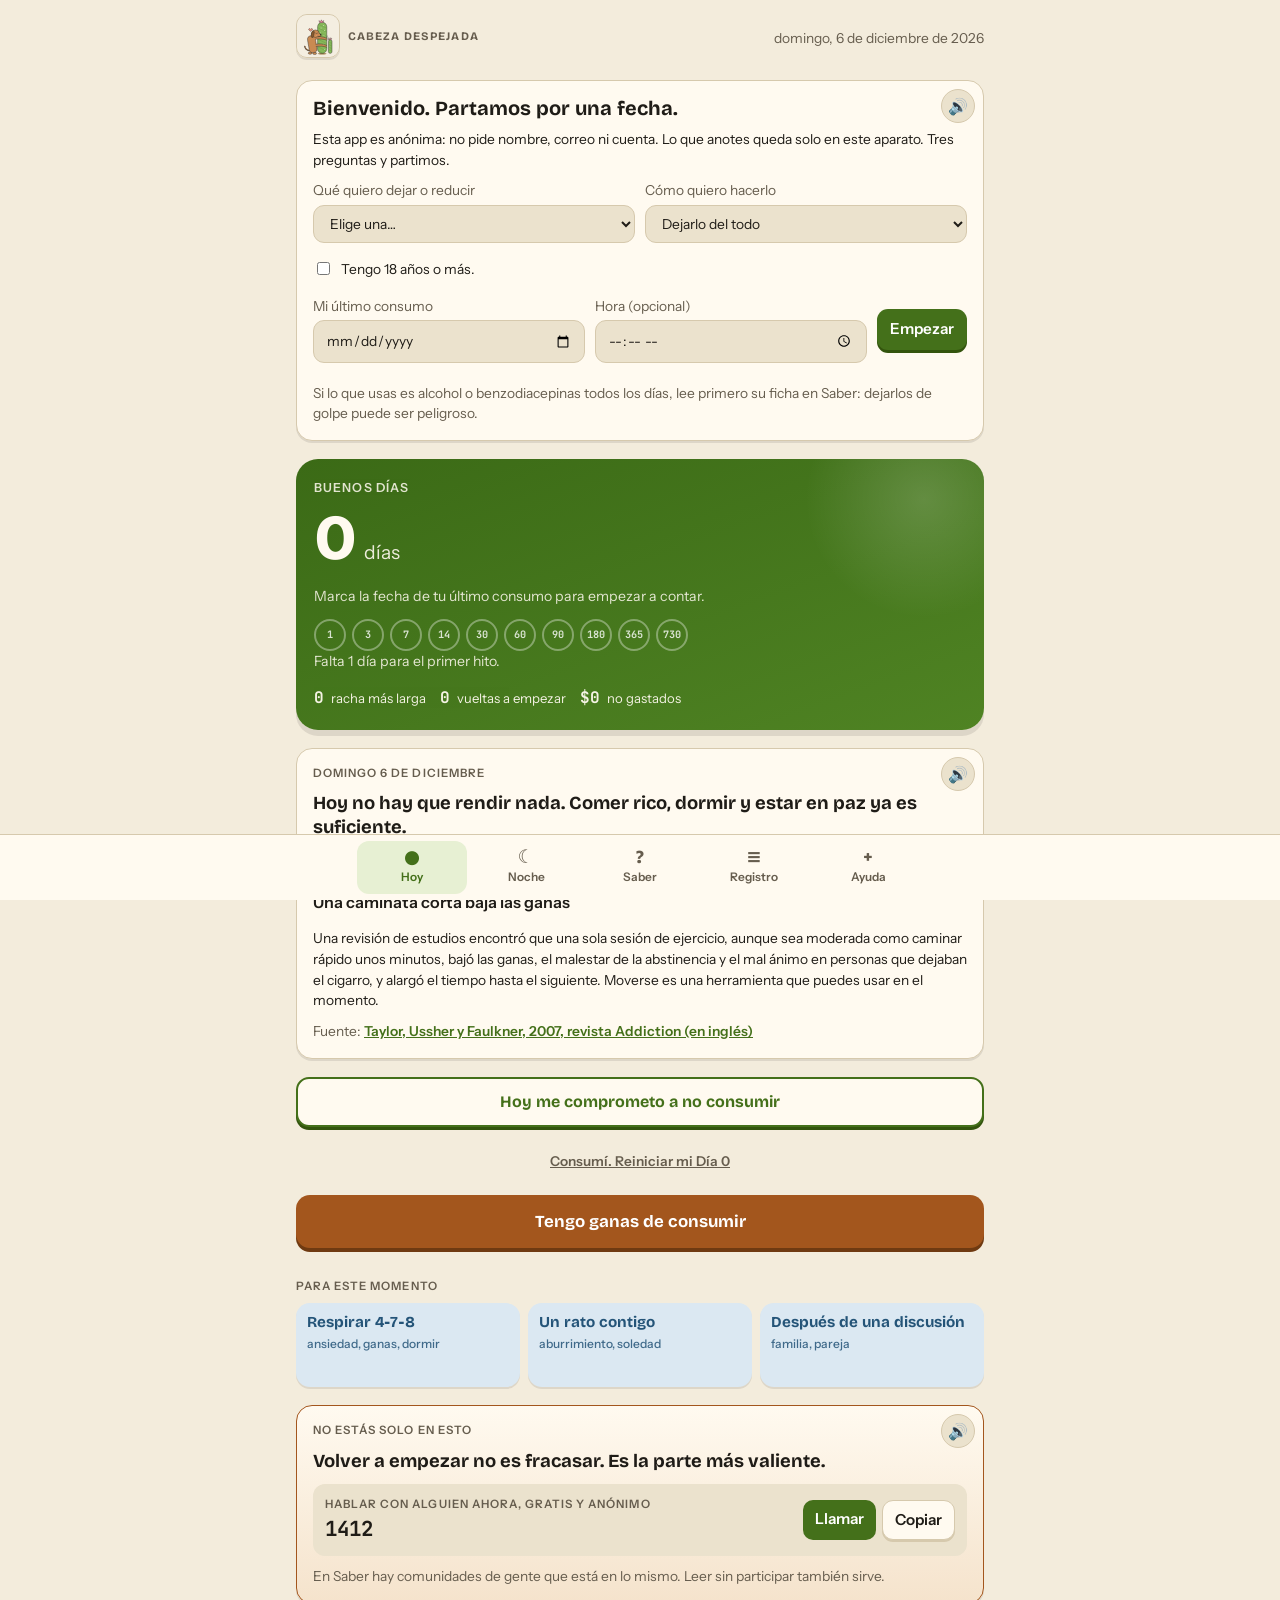
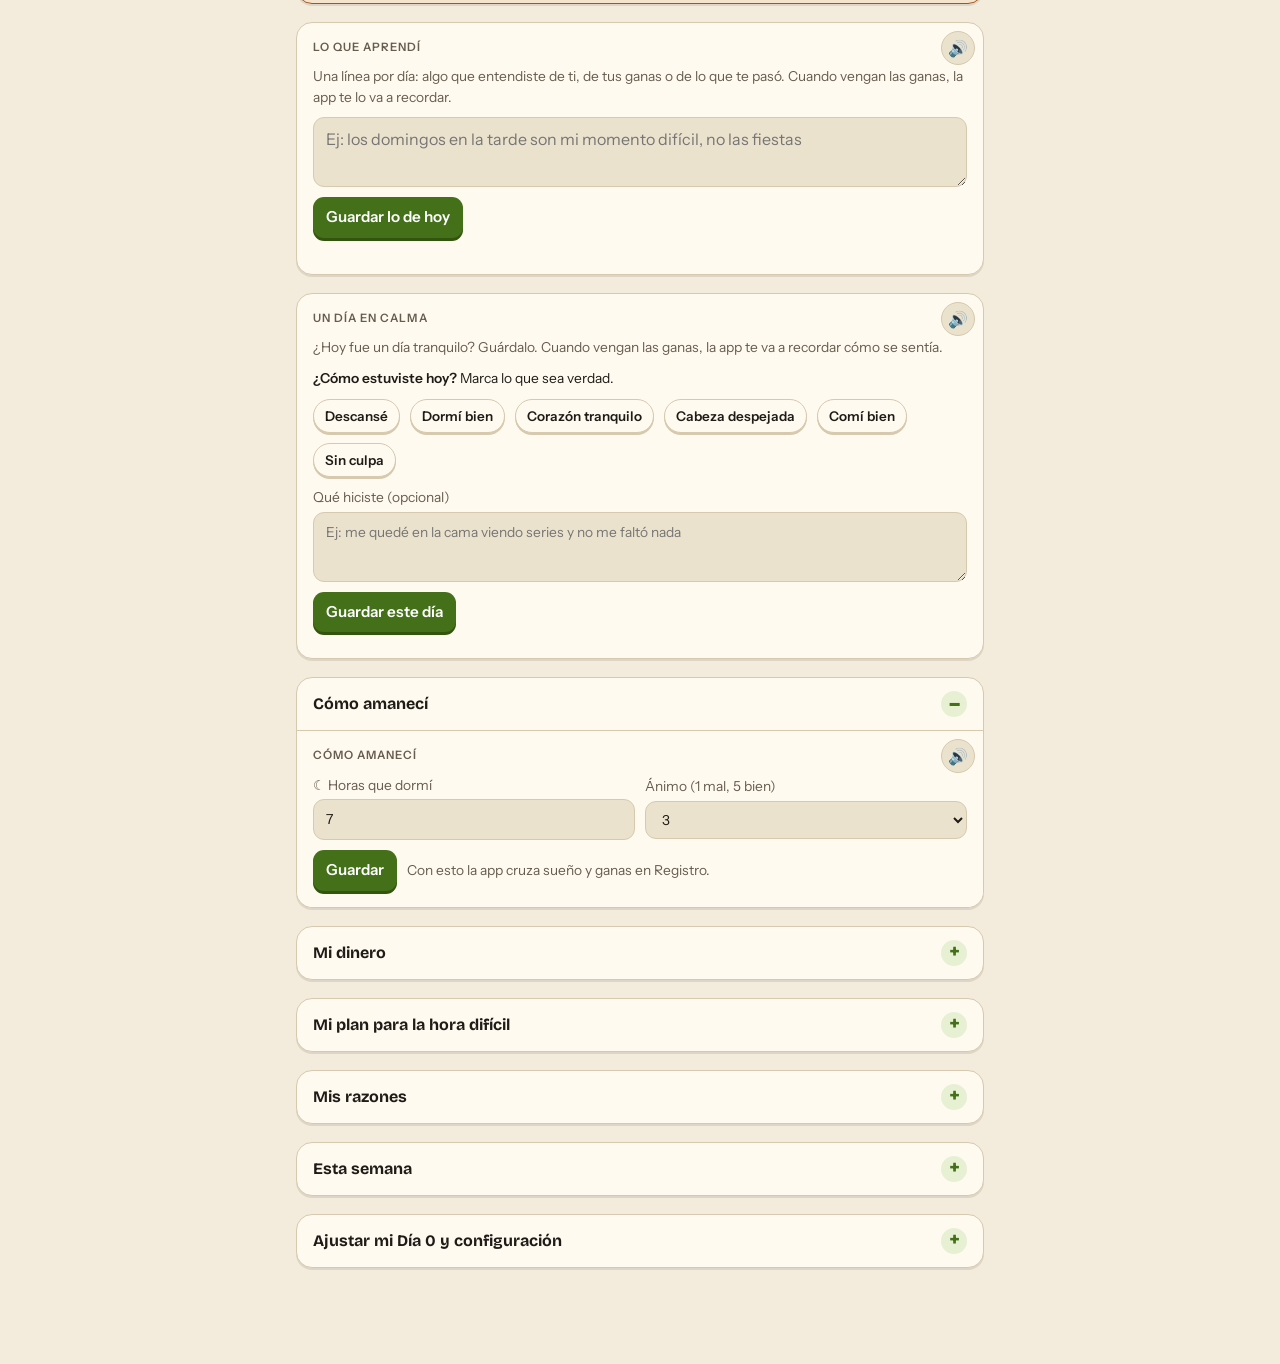
==== index.html @ 1b052c37 "Mantenimiento nocturno: cinco preguntas nuevas, una frase más de la voz y la casilla de horas en Mi " ====
<!doctype html>
<html lang="es">
<head>
<meta charset="utf-8">
<meta name="viewport" content="width=device-width,initial-scale=1,viewport-fit=cover">
<title>Cabeza Despejada</title>
<meta name="description" content="App gratis y anónima para dejar o reducir el consumo de sustancias, a tu ritmo. Funciona sin internet y no pide cuenta.">
<!-- Tipografías: vienen dentro de la app (carpeta fuentes/), así abre igual sin internet y no se conecta a ningún servidor externo -->
<!-- Estilos: todo lo visual vive en css/estilos.css -->
<link rel="stylesheet" href="css/estilos.css">
<!-- App instalable: el manifest describe nombre, ícono y colores para la pantalla de inicio -->
<link rel="manifest" href="manifest.json">
<!-- Color de la barra del sistema: uno para tema claro y otro para oscuro. Si la persona fuerza un tema en Configuración, js/app.js (aplicarTema) los ajusta -->
<meta name="theme-color" content="#f3ecdc" media="(prefers-color-scheme: light)">
<meta name="theme-color" content="#15120e" media="(prefers-color-scheme: dark)">
<link rel="apple-touch-icon" href="iconos/icono-192.png">
</head>
<body>
<!-- El dibujo del salchicha y el cactus, guardado una vez: los logos y tarjetas lo reutilizan con <use href="#dibujoSalchicha"> -->
<svg width="0" height="0" style="position:absolute" aria-hidden="true"><defs><g id="dibujoSalchicha" transform="translate(256 262) scale(1.55) translate(-198 -207)"><defs><clipPath id="ccP"><rect x="195" y="95" width="72" height="245" rx="36"/></clipPath></defs><ellipse cx="231" cy="342" rx="34" ry="6" fill="#9C7A45"/><g transform="translate(8 0)"><rect x="272" y="232" width="28" height="108" rx="14" fill="#86B85A" stroke="#262626" stroke-width="3.2"/><path d="M276 250 L298 262 M276 270 L298 282 M276 290 L298 302 M276 310 L298 322" stroke="#5C8F3A" stroke-width="2.6" fill="none"/><path d="M276 232 l-4 -12 l8 6 l6 -10 l4 10 l8 -6 l-4 12 z" fill="#F08FA0" stroke="#262626" stroke-width="2.6" stroke-linejoin="round"/></g><rect x="195" y="95" width="72" height="245" rx="36" fill="#86B85A" stroke="#262626" stroke-width="3.2"/><g clip-path="url(#ccP)" stroke="#5C8F3A" stroke-width="2.6" fill="none"><path d="M190 105 L272 145 M190 135 L272 175 M190 165 L272 205 M190 195 L272 235 M190 225 L272 265 M190 255 L272 295 M190 285 L272 325 M190 315 L272 355"/><circle cx="240" cy="120" r="3.5" fill="#E7F1D4" stroke="none"/><circle cx="222" cy="140" r="3.5" fill="#E7F1D4" stroke="none"/><circle cx="250" cy="160" r="3.5" fill="#E7F1D4" stroke="none"/><circle cx="215" cy="178" r="3.5" fill="#E7F1D4" stroke="none"/><circle cx="245" cy="196" r="3.5" fill="#E7F1D4" stroke="none"/><circle cx="252" cy="226" r="3.5" fill="#E7F1D4" stroke="none"/><circle cx="240" cy="270" r="3.5" fill="#E7F1D4" stroke="none"/><circle cx="250" cy="310" r="3.5" fill="#E7F1D4" stroke="none"/></g><path d="M211 98 l-6 -16 l12 8 l8 -14 l7 14 l11 -9 l-4 17 z" fill="#F08FA0" stroke="#262626" stroke-width="2.6" stroke-linejoin="round"/><path d="M128 318 q-30 -6 -34 -34" fill="none" stroke="#262626" stroke-width="10" stroke-linecap="round"/><path d="M128 318 q-30 -6 -34 -34" fill="none" stroke="#C98A52" stroke-width="5" stroke-linecap="round"/><ellipse cx="136" cy="338" rx="15" ry="9" fill="#C98A52" stroke="#262626" stroke-width="3.2"/><ellipse cx="172" cy="340" rx="15" ry="9" fill="#C98A52" stroke="#262626" stroke-width="3.2"/><rect x="122" y="200" width="62" height="135" rx="31" fill="#C98A52" stroke="#262626" stroke-width="3.2" transform="rotate(-10 153 268)"/><path d="M158 208 C196 202 236 208 266 220 L266 235 C238 226 206 224 180 228 L160 228 Z" fill="#C98A52"/><path d="M158 208 C196 202 236 208 266 220" fill="none" stroke="#262626" stroke-width="3.2" stroke-linecap="round"/><path d="M266 235 C238 226 206 224 180 228" fill="none" stroke="#262626" stroke-width="3.2" stroke-linecap="round"/><path d="M182 268 C214 262 244 266 266 277 L266 291 C244 283 214 281 184 285 L176 286 L176 268 Z" fill="#C98A52"/><path d="M182 268 C214 262 244 266 266 277" fill="none" stroke="#262626" stroke-width="3.2" stroke-linecap="round"/><path d="M266 291 C244 283 214 281 184 285" fill="none" stroke="#262626" stroke-width="3.2" stroke-linecap="round"/><path d="M270 222 l8 -6 M274 232 l10 -2 M268 212 l4 -9" stroke="#262626" stroke-width="2.6" stroke-linecap="round"/><ellipse cx="203" cy="196" rx="20" ry="13" fill="#C98A52" stroke="#262626" stroke-width="3.2"/><circle cx="178" cy="185" r="30" fill="#C98A52" stroke="#262626" stroke-width="3.2"/><ellipse cx="203" cy="196" rx="17" ry="10" fill="#C98A52"/><circle cx="219" cy="193" r="5.5" fill="#262626"/><path d="M180 182 q7 6 14 0" fill="none" stroke="#262626" stroke-width="3.2" stroke-linecap="round"/><path d="M200 207 q6 4 12 0" fill="none" stroke="#262626" stroke-width="2.6" stroke-linecap="round"/><path d="M162 164 q-22 6 -18 40 q2 16 14 10 q8 -14 12 -44 z" fill="#8B5A2B" stroke="#262626" stroke-width="3.2" stroke-linejoin="round"/><circle cx="186" cy="198" r="5" fill="#E8907A" opacity="0.7"/><path d="M140 150 c-6 -10 -20 -4 -14 6 l14 12 l14 -12 c6 -10 -8 -16 -14 -6 z" fill="#E8907A" stroke="#262626" stroke-width="2.6" stroke-linejoin="round"/></g></defs></svg>
<!-- Portada: aparece un momento al abrir la app y se desvanece sola (solo CSS, nunca bloquea los toques).
     El salchicha llega caminando y abraza al cactus; el cactus sonríe, se inclina hacia él y le devuelve el cariño con otro corazón.
     Con los hitos, al cactus le sale una flor (7 días: brote, 30: abierta, 90: florecido), y a veces el cactus dice algo (animación en estilos.css, .portada-animada).
     El cactus son los momentos malos: recaídas, ganas, heridas. El salchicha es el tiempo y la paciencia, que los abraza igual. -->
<div class="portada" aria-hidden="true">
  <div class="portada-dibujo"><svg class="portada-animada" viewBox="0 0 512 512" width="168" height="168" aria-hidden="true"><rect width="512" height="512" rx="112" fill="#F4EEE1"/><g transform="translate(256 262) scale(1.55) translate(-198 -207)"><defs><clipPath id="ccPA"><rect x="195" y="95" width="72" height="245" rx="36"/></clipPath></defs><g id="cactusCrece"><g class="pp-cactus"><ellipse cx="231" cy="342" rx="34" ry="6" fill="#9C7A45"/><g transform="translate(8 0)"><rect x="272" y="232" width="28" height="108" rx="14" fill="#86B85A" stroke="#262626" stroke-width="3.2"/><path d="M276 250 L298 262 M276 270 L298 282 M276 290 L298 302 M276 310 L298 322" stroke="#5C8F3A" stroke-width="2.6" fill="none"/><path d="M276 232 l-4 -12 l8 6 l6 -10 l4 10 l8 -6 l-4 12 z" fill="#F08FA0" stroke="#262626" stroke-width="2.6" stroke-linejoin="round"/></g><rect x="195" y="95" width="72" height="245" rx="36" fill="#86B85A" stroke="#262626" stroke-width="3.2"/><g clip-path="url(#ccPA)" stroke="#5C8F3A" stroke-width="2.6" fill="none"><path d="M190 105 L272 145 M190 135 L272 175 M190 165 L272 205 M190 195 L272 235 M190 225 L272 265 M190 255 L272 295 M190 285 L272 325 M190 315 L272 355"/><circle cx="240" cy="120" r="3.5" fill="#E7F1D4" stroke="none"/><circle cx="222" cy="140" r="3.5" fill="#E7F1D4" stroke="none"/><circle cx="250" cy="160" r="3.5" fill="#E7F1D4" stroke="none"/><circle cx="215" cy="178" r="3.5" fill="#E7F1D4" stroke="none"/><circle cx="245" cy="196" r="3.5" fill="#E7F1D4" stroke="none"/><circle cx="252" cy="226" r="3.5" fill="#E7F1D4" stroke="none"/><circle cx="240" cy="270" r="3.5" fill="#E7F1D4" stroke="none"/><circle cx="250" cy="310" r="3.5" fill="#E7F1D4" stroke="none"/></g><path d="M211 98 l-6 -16 l12 8 l8 -14 l7 14 l11 -9 l-4 17 z" fill="#F08FA0" stroke="#262626" stroke-width="2.6" stroke-linejoin="round"/><g transform="translate(232 76)"><g class="pp-flor"><ellipse cx="0" cy="-11" rx="7" ry="11" fill="#F4A6B8" stroke="#262626" stroke-width="2.4" transform="rotate(0)"/><ellipse cx="0" cy="-11" rx="7" ry="11" fill="#F4A6B8" stroke="#262626" stroke-width="2.4" transform="rotate(72)"/><ellipse cx="0" cy="-11" rx="7" ry="11" fill="#F4A6B8" stroke="#262626" stroke-width="2.4" transform="rotate(144)"/><ellipse cx="0" cy="-11" rx="7" ry="11" fill="#F4A6B8" stroke="#262626" stroke-width="2.4" transform="rotate(216)"/><ellipse cx="0" cy="-11" rx="7" ry="11" fill="#F4A6B8" stroke="#262626" stroke-width="2.4" transform="rotate(288)"/><circle r="6" fill="#F6C744" stroke="#262626" stroke-width="2.4"/></g></g><g transform="translate(294 214)"><g class="pp-flor2"><ellipse cx="0" cy="-11" rx="7" ry="11" fill="#F4A6B8" stroke="#262626" stroke-width="2.4" transform="rotate(0)"/><ellipse cx="0" cy="-11" rx="7" ry="11" fill="#F4A6B8" stroke="#262626" stroke-width="2.4" transform="rotate(72)"/><ellipse cx="0" cy="-11" rx="7" ry="11" fill="#F4A6B8" stroke="#262626" stroke-width="2.4" transform="rotate(144)"/><ellipse cx="0" cy="-11" rx="7" ry="11" fill="#F4A6B8" stroke="#262626" stroke-width="2.4" transform="rotate(216)"/><ellipse cx="0" cy="-11" rx="7" ry="11" fill="#F4A6B8" stroke="#262626" stroke-width="2.4" transform="rotate(288)"/><circle r="6" fill="#F6C744" stroke="#262626" stroke-width="2.4"/></g></g><g class="pp-cara"><path d="M214 146 q5 -6 10 0 M238 146 q5 -6 10 0" fill="none" stroke="#262626" stroke-width="3.2" stroke-linecap="round"/><ellipse cx="212" cy="157" rx="6" ry="3.5" fill="#E8907A" opacity="0.75"/><ellipse cx="250" cy="157" rx="6" ry="3.5" fill="#E8907A" opacity="0.75"/><path d="M224 158 q7 7 14 0" fill="none" stroke="#262626" stroke-width="3" stroke-linecap="round"/></g></g></g><g class="pp-perro"><path d="M128 318 q-30 -6 -34 -34" fill="none" stroke="#262626" stroke-width="10" stroke-linecap="round"/><path d="M128 318 q-30 -6 -34 -34" fill="none" stroke="#C98A52" stroke-width="5" stroke-linecap="round"/><ellipse cx="136" cy="338" rx="15" ry="9" fill="#C98A52" stroke="#262626" stroke-width="3.2"/><ellipse cx="172" cy="340" rx="15" ry="9" fill="#C98A52" stroke="#262626" stroke-width="3.2"/><rect x="122" y="200" width="62" height="135" rx="31" fill="#C98A52" stroke="#262626" stroke-width="3.2" transform="rotate(-10 153 268)"/><g class="pp-brazos"><g id="brazosCrecen"><path d="M158 208 C196 202 236 208 266 220 L266 235 C238 226 206 224 180 228 L160 228 Z" fill="#C98A52"/><path d="M158 208 C196 202 236 208 266 220" fill="none" stroke="#262626" stroke-width="3.2" stroke-linecap="round"/><path d="M266 235 C238 226 206 224 180 228" fill="none" stroke="#262626" stroke-width="3.2" stroke-linecap="round"/><path d="M182 268 C214 262 244 266 266 277 L266 291 C244 283 214 281 184 285 L176 286 L176 268 Z" fill="#C98A52"/><path d="M182 268 C214 262 244 266 266 277" fill="none" stroke="#262626" stroke-width="3.2" stroke-linecap="round"/><path d="M266 291 C244 283 214 281 184 285" fill="none" stroke="#262626" stroke-width="3.2" stroke-linecap="round"/></g></g></g><g class="pp-puas"><path d="M270 222 l8 -6 M274 232 l10 -2 M268 212 l4 -9" stroke="#262626" stroke-width="2.6" stroke-linecap="round"/></g><g class="pp-perro"><ellipse cx="203" cy="196" rx="20" ry="13" fill="#C98A52" stroke="#262626" stroke-width="3.2"/><circle cx="178" cy="185" r="30" fill="#C98A52" stroke="#262626" stroke-width="3.2"/><ellipse cx="203" cy="196" rx="17" ry="10" fill="#C98A52"/><circle cx="219" cy="193" r="5.5" fill="#262626"/><path d="M180 182 q7 6 14 0" fill="none" stroke="#262626" stroke-width="3.2" stroke-linecap="round"/><path d="M200 207 q6 4 12 0" fill="none" stroke="#262626" stroke-width="2.6" stroke-linecap="round"/><path d="M162 164 q-22 6 -18 40 q2 16 14 10 q8 -14 12 -44 z" fill="#8B5A2B" stroke="#262626" stroke-width="3.2" stroke-linejoin="round"/><circle cx="186" cy="198" r="5" fill="#E8907A" opacity="0.7"/></g><g class="pp-corazon"><path d="M140 150 c-6 -10 -20 -4 -14 6 l14 12 l14 -12 c6 -10 -8 -16 -14 -6 z" fill="#E8907A" stroke="#262626" stroke-width="2.6" stroke-linejoin="round"/></g><g id="corazonCrece"><g class="pp-corazon2"><path transform="translate(118 -84)" d="M140 150 c-6 -10 -20 -4 -14 6 l14 12 l14 -12 c6 -10 -8 -16 -14 -6 z" fill="#E8907A" stroke="#262626" stroke-width="2.6" stroke-linejoin="round"/></g></g></g></svg><p class="portada-globo" id="portadaGlobo" hidden></p></div>
  <p class="portada-nombre">Cabeza Despejada</p>
  <p class="portada-frase">El cactus pincha. La paciencia abraza.</p>
</div>
<!-- ESTRUCTURA: cada <section class="screen"> es una pestaña. La barra de abajo (<nav class="tabs">) las muestra u oculta. -->
<main class="wrap">

<!-- HOY -->
<section class="screen active" id="s-hoy" role="tabpanel">
  <div class="row" style="justify-content:space-between;align-items:center">
    <!-- El logo es un botón: al tocarlo, el salchicha aprieta el abrazo y se abre "¿Por qué abraza al cactus?" (js/app.js) -->
    <div class="logo"><button class="logo-boton" id="porQue" type="button" aria-expanded="false" aria-controls="porQueCard" aria-label="¿Por qué el salchicha abraza al cactus?"><svg viewBox="0 0 512 512" width="44" height="44" aria-hidden="true"><rect width="512" height="512" rx="112" fill="#F4EEE1"/><use href="#dibujoSalchicha"/></svg></button><h1 class="eyebrow">Cabeza Despejada</h1></div>
    <span class="small muted" id="today"></span>
  </div>
  <!-- Solo la ve quien toca el logo: lo que significa el abrazo, sin explicárselo a nadie a la fuerza -->
  <div class="card por-que" id="porQueCard" hidden>
    <p class="eyebrow">¿Por qué abraza al cactus?</p>
    <p>El cactus son los momentos que pinchan: las ganas, las recaídas, lo que duele. El salchicha es el tiempo y la paciencia.</p>
    <p>Lo abraza aunque pinche. Abrazar el dolor no es que te guste: es dejar de pelear con él, para que pueda pasar.</p>
    <p class="small muted">Con el tiempo, al cactus le sale una flor.</p>
    <div class="row"><button class="ghost small" id="porQueOk" type="button">Cerrar</button></div>
  </div>

<div class="card" id="welcome" hidden>
    <h2>Bienvenido. Partamos por una fecha.</h2>
    <p class="small">Esta app es anónima: no pide nombre, correo ni cuenta. Lo que anotes queda solo en este aparato. Tres preguntas y partimos.</p>
    <div class="row">
      <label class="f">Qué quiero dejar o reducir<select id="welcomeSust"></select></label>
      <label class="f">Cómo quiero hacerlo
        <select id="welcomeModo"><option value="dejar">Dejarlo del todo</option><option value="reducir">Reducir de a poco</option></select>
      </label>
    </div>
    <!-- Por restricciones legales la app es para mayores de 18 años -->
    <label class="small" style="display:flex;gap:8px;align-items:flex-start;margin:6px 0"><input type="checkbox" id="welcomeEdad" style="width:auto;margin-top:3px"> Tengo 18 años o más.</label>
    <div class="row">
      <label class="f">Mi último consumo<input type="date" id="welcomeDay0"></label>
      <label class="f">Hora (opcional)<input type="time" id="welcomeHora"></label>
      <button class="primary" id="welcomeGo">Empezar</button>
    </div>
    <p class="small" id="welcomeEdadMsg" role="status"></p>
    <p class="small muted">Si lo que usas es alcohol o benzodiacepinas todos los días, lee primero su ficha en Saber: dejarlos de golpe puede ser peligroso.</p>
  </div>

  <!-- Primeros pasos: una sola vez, después de marcar el Día 0 -->
  <div class="card" id="tour" hidden>
    <div class="row" style="justify-content:space-between"><p class="eyebrow">Primeros pasos</p><button class="ghost small" id="tourOk">Entendido</button></div>
    <ul class="small">
      <li><b>Hoy</b>: tu contador, el compromiso del día y el botón para cuando lleguen las ganas.</li>
      <li><b>Saber</b>: qué es lo que consumes o te ofrecen, cómo reconocerlo en otros, y qué dice la ciencia este año.</li>
      <li><b>Registro</b>: anota las ganas aunque no consumas; en una semana vas a ver tu patrón.</li>
      <li><b>Ayuda</b>: 1412, 131 y primeros auxilios paso a paso. Y tu PIN, si quieres uno.</li>
    </ul>
  </div>

  <div class="card celebra" id="celebra" hidden>
    <div class="lluvia" aria-hidden="true"><span>♥</span><span>♥</span><span>♥</span><span>♥</span><span>♥</span><span>♥</span></div>
    <div class="row" style="justify-content:space-between">
      <p class="eyebrow">Hito alcanzado</p>
      <button class="ghost small" id="celebraOk">Gracias</button>
    </div>
    <div class="volver-abrazo">
      <!-- En cada hito, el salchicha y el cactus dan saltitos juntos y caen corazones -->
      <span class="baila"><svg viewBox="0 0 512 512" width="64" height="64" aria-hidden="true"><use href="#dibujoSalchicha"/></svg></span>
      <h2 id="celebraTitle"></h2>
    </div>
    <p class="small" id="celebraText"></p>
    <p class="small muted">Cada día es tiempo que el salchicha juntó con paciencia. Ese tiempo es tuyo.</p>
  </div>

<div class="card" id="planNow" hidden style="border-color:var(--warm)">
    <p class="eyebrow" style="color:var(--warm)">Es tu hora difícil. Tu plan:</p>
    <p id="planNowText"></p>
  </div>

  <!-- MI PLAN DE VIERNES: el jueves (y el viernes en la mañana) invita a armarlo con la cabeza tranquila;
       desde el viernes a las 12:00 hasta el sábado de madrugada lo muestra para seguirlo.
       Lógica en js/app.js (renderPlanViernes), momento de la semana en js/calculos.js (momentoViernes) -->
  <div class="card" id="planViernesCard" hidden>
    <p class="eyebrow" id="pvTitulo">Mi plan de viernes</p>
    <p class="small muted" id="pvIntro"></p>
    <ul id="pvLista"></ul>
    <div class="stack" id="pvEditor">
      <label class="f ancho"><b>¿Qué vas a hacer esta noche?</b><input id="pvHacer" maxlength="120" placeholder="Ej: ver dos capítulos de una serie en la cama"></label>
      <label class="f ancho"><b>¿Qué gusto te vas a dar?</b><input id="pvGusto" maxlength="120" placeholder="Ej: mi comida favorita, una ducha larga"></label>
      <label class="f ancho"><b>¿A quién le vas a escribir?</b><input id="pvEscribir" maxlength="120" placeholder="Ej: a alguien que te hace bien"></label>
      <!-- Cuántas faltan, y con las tres, "Listo": así se ve que se guardó (js/app.js, estadoViernes) -->
      <p class="small" id="pvEstado" role="status"></p>
    </div>
    <div class="row">
      <button class="ghost" type="button" id="pvCambiar">Cambiar el plan</button>
      <button class="ghost" type="button" id="pvAviso">Avísame los viernes</button>
    </div>
  </div>

  <!-- HORA DE SALIDA: aparece una hora antes de que la persona salga del trabajo o de clases, y hasta 4 horas después.
       Pregunta solo lo esencial; el resto de la noche queda libre a propósito.
       Lógica en js/app.js (renderSalida), ventana de tiempo en js/calculos.js (momentoSalida) -->
  <div class="card" id="salidaCard" hidden>
    <p class="eyebrow" id="salidaTitulo">Tu hora de salida</p>
    <p class="small muted" id="salidaIntro"></p>
    <div class="stack">
      <label class="f ancho"><b>¿Cómo vuelves a casa?</b><input id="salidaVuelta" maxlength="120" placeholder="Ej: en metro, directo, sin pasar a ningún lado"></label>
      <label class="f ancho"><b>¿Qué vas a comer?</b><input id="salidaComida" maxlength="120" placeholder="Ej: lo que quedó de ayer"></label>
      <label class="f ancho"><b>¿A qué hora te acuestas?</b><input type="time" id="salidaDormir"></label>
    </div>
    <!-- Cuántas faltan, y al completarlas el resumen: así se ve que se guardó (js/app.js, estadoSalida) -->
    <p class="small" id="salidaEstado" role="status"></p>
    <!-- Aparte, y opcional: no es una cuarta pregunta -->
    <div class="salida-extra">
      <p class="small muted"><b>Después, si te sobra un rato</b> y llegan las ganas, no tienes que llenarlo con algo. Si quieres, prueba quedarte unos minutos sin hacer nada: el aburrimiento también pasa.</p>
      <button class="ghost small" type="button" id="salidaRato">Un rato contigo (opcional)</button>
    </div>
  </div>

  <!-- ¿CÓMO TE FUE EL VIERNES?: los sábados en la mañana, una sola pregunta, sin culpa. Lógica en js/app.js (renderViernes) -->
  <div class="card" id="viernesCard" hidden>
    <p class="eyebrow">¿Cómo te fue el viernes?</p>
    <div class="row viernes-opciones">
      <button type="button" data-viernes="bien">Bien, tranquilo</button>
      <button type="button" data-viernes="costo">Costó, pero pasé</button>
      <button type="button" data-viernes="consumi">Consumí</button>
    </div>
    <p class="small" id="viernesRespuesta" role="status" aria-live="polite"></p>
  </div>

  <!-- HERO: lo único que importa al abrir: cuánto llevas, en vivo -->
  <div class="hero">
    <p class="hero-eyebrow" id="greet">Hoy</p>
    <div class="hero-num"><span id="days">0</span><span class="hero-unit" id="daysLabel">días</span></div>
    <p class="hero-live num" id="liveTime"></p>
    <p class="hero-sub" id="sinceText"></p>
    <div class="soloDejar">
      <div class="hitos hero-hitos" id="hitoRow"></div>
      <p class="hero-sub" id="hitoText"></p>
    </div>
    <div id="reduccion" hidden class="stack">
      <div class="tiles">
        <div class="tile hero-tile"><div class="v num"><span id="redActual">0</span> / <span id="redMeta">0</span></div><div class="l">esta semana / mi meta</div></div>
        <div class="tile hero-tile"><div class="v num" id="redAnterior">0</div><div class="l">la semana pasada</div></div>
      </div>
      <p class="hero-sub" id="redMsg"></p>
    </div>
    <div class="row hero-stats">
      <span><b class="num" id="bestStreak">0</b> racha más larga</span>
      <span><b class="num" id="resets">0</b> vueltas a empezar</span>
      <span><b class="num" id="heroSaved">$0</b> no gastados</span>
    </div>
  </div>

  <!-- Mensaje y buena noticia del día: cambian a medianoche (datos/buenas.js, js/app.js renderBuenaDelDia) -->
  <div class="card buena-dia" id="buenaDia">
    <p class="eyebrow" id="buenaFecha"></p>
    <p class="buena-mensaje" id="buenaMensaje"></p>
    <p class="eyebrow buena-sabias">¿Sabías que?</p>
    <p class="buena-titulo" id="buenaTitulo"></p>
    <p class="small" id="buenaTexto"></p>
    <p class="small muted" id="buenaFuentes"></p>
  </div>

  <!-- Volver a empezar: aparece solo los 2 primeros días después de registrar un consumo -->
  <div class="card volver" id="volver" hidden>
    <!-- El mismo dibujo de la portada, reutilizado con <use> (no se copia de nuevo) -->
    <div class="volver-abrazo">
      <!-- La púa pinchó: el salchicha tiene una curita en la patita, pero sigue abrazando -->
      <span class="con-curita"><svg viewBox="0 0 512 512" width="76" height="76" aria-hidden="true"><use href="#dibujoSalchicha"/></svg><svg class="curita" viewBox="0 0 512 512" width="76" height="76" aria-hidden="true"><g transform="rotate(-8 286 312)"><rect x="244" y="292" width="84" height="40" rx="20" fill="#F2C9A0" stroke="#262626" stroke-width="7"/><rect x="270" y="298" width="32" height="28" rx="5" fill="#E2A979" stroke="#262626" stroke-width="3"/><circle cx="256" cy="312" r="3.5" fill="#B8865A"/><circle cx="316" cy="312" r="3.5" fill="#B8865A"/></g></svg></span>
      <div>
        <p class="eyebrow">Volver a empezar</p>
        <h2>Esto no te deja en cero</h2>
      </div>
    </div>
    <p class="small">Una recaída es una púa del cactus: duele, y es parte del camino. El salchicha es el tiempo y la paciencia: no suelta el abrazo, y lo que juntaste sigue ahí.</p>
    <div class="tiles">
      <div class="tile"><div class="v num" id="volverMes">0</div><div class="l">días limpios en los últimos 30</div></div>
      <div class="tile"><div class="v num" id="volverTotal">0</div><div class="l">días limpios desde que usas la app</div></div>
    </div>
    <p class="small">La voz que dice "ya da igual, sigue" es la adicción hablando con tu voz. Un consumo no borra los días anteriores: tu cerebro los vivió igual.</p>
    <p class="eyebrow">Las próximas 48 horas <span class="pill" id="volverCount"></span></p>
    <div class="stack" id="volverList"></div>
    <button class="ghost" id="volverLeer">Leer "Si recaíste": sin culpa, con calma</button>
    <button class="ghost" id="volverCalma">Me siento paranoico o raro: abrir Modo calma</button>
  </div>

  <!-- Compromiso del día: un toque -->
  <button class="pledge" id="pledgeBtn"><span id="pledgeTxt">Hoy me comprometo a no consumir</span></button>
  <button class="ghost reiniciar" id="reiniciarHoy">Consumí. Reiniciar mi Día 0</button>

  <button class="warm" id="openCrave">Tengo ganas de consumir</button>
  <!-- Para este momento: las tres herramientas en una fila compacta (estilo en css/estilos.css, .herramientas) -->
  <div class="herramientas" role="group" aria-labelledby="herramientasTitulo">
    <p class="eyebrow" id="herramientasTitulo">Para este momento</p>
    <button class="herramienta" id="openRespira" type="button" data-respira><b>Respirar 4&#8209;7&#8209;8</b><span>ansiedad, ganas, dormir</span></button>
    <button class="herramienta" id="openRato" type="button"><b>Un rato contigo</b><span>aburrimiento, soledad</span></button>
    <button class="herramienta" id="openDiscusion" type="button"><b>Después de una discusión</b><span>familia, pareja</span></button>
  </div>

  <!-- Lo que viene: aparece los primeros 90 días -->
  <div class="card" id="loQueViene" hidden>
    <p class="eyebrow">Lo que viene</p>
    <p id="animoHoy"></p>
    <div class="stack" id="etapasList"></div>
    <p class="small muted" id="etapaSust"></p>
    <div class="row"><button class="ghost" id="verComunidades">Ver foros y comunidades</button></div>
  </div>

  <!-- La historia de Mati: un capítulo nuevo cada día que se abre la app -->
  <div class="card" id="historiaCard" hidden>
    <div class="row" style="justify-content:space-between"><p class="eyebrow">Un capítulo por día</p><span class="pill" id="historiaPill"></span></div>
    <h2 id="historiaTitulo"></h2>
    <div id="historiaTexto"></div>
    <p class="fact new" id="historiaPregunta"></p>
    <p class="small muted" id="historiaNota"></p>
    <!-- Si se juntaron capítulos (días sin abrir la app), este botón pasa al siguiente -->
    <button class="primary" id="historiaSiguiente" type="button" hidden>Leer el siguiente</button>
    <details class="etapa" id="historiaAnteriores"><summary>Capítulos anteriores</summary><div class="stack" id="historiaLista"></div></details>
    <!-- Otras historias: cortas y completas, se leen enteras cuando quieras (datos/otras-historias.js, js/app.js renderOtrasHistorias) -->
    <details class="etapa" id="otrasHistorias" hidden><summary>Otras historias, para leer cuando quieras</summary>
      <p class="small muted">Ficción: personas inventadas, en otras ciudades, que pasan por cosas parecidas.</p>
      <div class="stack" id="otrasLista"></div>
    </details>
  </div>

  <!-- No estás solo -->
  <div class="card solo">
    <p class="eyebrow">No estás solo en esto</p>
    <p id="soloLine"></p>
    <div class="row">
      <div class="contact" style="flex:1"><div><div class="eyebrow">Hablar con alguien ahora, gratis y anónimo</div><b>1412</b></div><button data-copy="1412">Copiar</button></div>
    </div>
    <p class="small muted">En Saber hay comunidades de gente que está en lo mismo. Leer sin participar también sirve.</p>
  </div>

  <!-- Lo que aprendí: una línea por día. Se guarda en el estado (cd.v1), viaja en la copia y aparece en el Modo ganas (js/app.js, renderAprendi) -->
  <div class="card" id="aprendiCard">
    <p class="eyebrow">Lo que aprendí</p>
    <p class="small muted">Una línea por día: algo que entendiste de ti, de tus ganas o de lo que te pasó. Cuando vengan las ganas, la app te lo va a recordar.</p>
    <textarea id="aprendiTexto" maxlength="200" aria-label="Lo que aprendí hoy" placeholder="Ej: los domingos en la tarde son mi momento difícil, no las fiestas"></textarea>
    <div class="row"><button class="primary" id="aprendiGuardar" type="button">Guardar lo de hoy</button></div>
    <p class="small" id="aprendiMsg" role="status"></p>
    <div class="stack" id="aprendiLista"></div>
  </div>

  <!-- Un día en calma: guardar cómo se sintió un día tranquilo, para recordarlo cuando lleguen las ganas.
       Se guarda en el estado (cd.v1, lista diasCalma), viaja en la copia y aparece en el Modo ganas (js/app.js, renderCalma) -->
  <div class="card" id="calmaCard">
    <p class="eyebrow">Un día en calma</p>
    <p class="small muted">¿Hoy fue un día tranquilo? Guárdalo. Cuando vengan las ganas, la app te va a recordar cómo se sentía.</p>
    <p class="small"><b>¿Cómo estuviste hoy?</b> Marca lo que sea verdad.</p>
    <div class="row" id="calmaCosas" role="group" aria-label="Cómo estuviste hoy"></div>
    <label class="f ancho">Qué hiciste (opcional)<textarea id="calmaTexto" maxlength="160" rows="2" placeholder="Ej: me quedé en la cama viendo series y no me faltó nada"></textarea></label>
    <div class="row"><button class="primary" id="calmaGuardar" type="button">Guardar este día</button></div>
    <p class="small" id="calmaMsg" role="status" aria-live="polite"></p>
    <details class="etapa" id="calmaGuardados" hidden><summary>Mis días en calma <span class="pill" id="calmaCuenta"></span></summary><div class="stack" id="calmaLista"></div></details>
  </div>

  <!-- Lo de todos los días, plegado -->
  <details class="fold" open>
    <summary>Cómo amanecí</summary>
<div class="card">
    <p class="eyebrow">Cómo amanecí</p>
    <div id="checkinForm" class="stack">
      <div class="row">
        <label class="f"><span><span aria-hidden="true">☾ </span>Horas que dormí</span><input type="number" id="ciSleep" min="0" max="24" step="0.5" value="7"></label>
        <label class="f">Ánimo (1 mal, 5 bien)
          <select id="ciMood"><option>1</option><option>2</option><option selected>3</option><option>4</option><option>5</option></select>
        </label>
      </div>
      <div class="row"><button class="primary" id="saveCheckin">Guardar</button><span class="small muted">Con esto la app cruza sueño y ganas en Registro.</span></div>
    </div>
    <div id="checkinDone" class="row" hidden>
      <span id="checkinSummary"></span>
      <button class="ghost small" id="editCheckin">Cambiar</button>
    </div>
  </div>
  </details>
  <details class="fold">
    <summary>Mi dinero</summary>
<div class="card">
    <p class="eyebrow">Dinero que no se fue en droga</p>
    <div class="tiles">
      <div class="tile"><div class="v num" id="saved">$0</div><div class="l">desde el Día 0</div></div>
      <div class="tile"><div class="v num" id="savedMonth">$0</div><div class="l">en un mes limpio</div></div>
      <div class="tile"><div class="v num" id="savedYear">$0</div><div class="l">en un año limpio</div></div>
      <div class="tile"><div class="v num" id="savedHours">0 h</div><div class="l" id="savedHoursL">de trabajo que no se perdieron</div></div>
    </div>
    <details>
      <summary class="small">Cómo se calcula (edítalo con tus números)</summary>
      <div class="stack" style="margin-top:8px">
        <div class="row">
          <label class="f">Gasto por semana cuando consumía (CLP)<input type="number" id="spendWeek" min="0" step="1000"></label>
          <label class="f">Mi sueldo líquido mensual (CLP, opcional)<input type="number" id="salary" min="0" step="10000"></label>
        </div>
        <button id="saveMoney">Guardar</button>
        <p class="small muted">El dinero ahorrado se calcula con tu gasto semanal multiplicado por las semanas desde tu Día 0. Las horas de trabajo salen de dividir ese ahorro por tu valor hora (sueldo ÷ 180 horas).</p>
      </div>
    </details>
  </div>
  </details>
  <details class="fold">
    <summary>Mi plan para la hora difícil</summary>
<div class="card">
    <p class="eyebrow">Plan para mi hora difícil</p>
    <p class="small muted">Según tu registro, tus ganas llegan más a <b id="planHour"></b>. Escribe qué vas a hacer a esa hora y la app te lo recordará cuando llegue.</p>
    <textarea id="planText" aria-label="Mi plan para la hora difícil" placeholder="Ej: a esa hora me ducho, pongo una serie y dejo el celular en la cocina"></textarea>
    <div class="row"><button class="primary" id="savePlan">Guardar plan</button></div>
    <!-- Hora de salida: con esto, Hoy muestra la tarjeta "Tu hora de salida" (ver más arriba, #salidaCard) -->
    <p class="eyebrow" style="margin-top:14px">Mi hora de salida</p>
    <p class="small muted">¿A qué hora sales del trabajo o de clases? Desde una hora antes, Hoy te muestra una tarjeta corta para ordenar la vuelta a casa. Los viernes te recuerda que es viernes.</p>
    <div class="row"><input type="time" id="salidaHora" aria-label="Mi hora de salida"><button class="ghost" type="button" id="salidaQuitar">Quitar</button></div>
    <div class="row small" id="salidaDias" style="gap:10px;margin-top:6px">
      <label><input type="checkbox" data-dia="1" style="width:auto"> Lu</label>
      <label><input type="checkbox" data-dia="2" style="width:auto"> Ma</label>
      <label><input type="checkbox" data-dia="3" style="width:auto"> Mi</label>
      <label><input type="checkbox" data-dia="4" style="width:auto"> Ju</label>
      <label><input type="checkbox" data-dia="5" style="width:auto"> Vi</label>
      <label><input type="checkbox" data-dia="6" style="width:auto"> Sá</label>
      <label><input type="checkbox" data-dia="0" style="width:auto"> Do</label>
    </div>
    <!-- Muestra que la hora y los días quedaron guardados (los días se guardan solos al marcarlos) -->
    <p class="small muted" id="salidaResumen" role="status"></p>
    <!-- Aviso de los viernes: igual que el recordatorio diario, pero se repite solo los viernes. Lleva a la tarjeta "Mi plan de viernes" (#planViernesCard) -->
    <p class="eyebrow" style="margin-top:14px">Aviso de los viernes</p>
    <p class="small muted">Tu calendario te avisará todos los viernes a esta hora, aunque la app esté cerrada, para que mires tu plan de viernes. El aviso dice solo "Tu plan de viernes".</p>
    <div class="row"><input type="time" id="avisoViernesHora" aria-label="Hora del aviso de los viernes"><button id="avisoViernes" type="button">Agregar a mi calendario</button></div>
    <div class="row" style="margin-top:8px"><button id="avisoViernesGoogle" type="button">Abrir en Google Calendar</button></div>
    <p class="small" id="avisoViernesMsg" role="status"></p>
    <!-- Recordatorio diario: descarga un archivo de calendario; el calendario del teléfono hace sonar la alarma aunque la app esté cerrada -->
    <p class="eyebrow" style="margin-top:14px">Recordatorio diario</p>
    <p class="small muted">Tu calendario te avisará todos los días a esta hora, aunque la app esté cerrada. El aviso dice solo "Un momento para ti", sin nada sobre consumo, porque si tu calendario se sincroniza con tu cuenta, el evento queda guardado ahí.</p>
    <div class="row"><input type="time" id="recHora" aria-label="Hora del recordatorio"><button id="recordatorio" type="button">Agregar a mi calendario</button></div>
    <div class="row" style="margin-top:8px"><button id="recGoogle" type="button">Abrir en Google Calendar</button></div>
    <p class="small muted">¿Usas Google Calendar en Android? Usa este segundo botón: ese calendario no abre el archivo del primero.</p>
    <p class="small" id="recMsg" role="status"></p>
  </div>
  </details>
  <details class="fold">
    <summary>Mis razones</summary>
<div class="card">
    <p class="eyebrow">Mis razones</p>
    <ul class="reasons" id="reasons"></ul>
    <div class="row">
      <input id="newReason" aria-label="Nueva razón para no consumir" placeholder="Agregar una razón para no consumir">
      <button id="addReason">Agregar</button>
    </div>
  </div>
  </details>
  <details class="fold">
    <summary>Esta semana</summary>
<div class="card">
    <p class="eyebrow">Esta semana</p>
    <div class="tiles">
      <div class="tile"><div class="v num" id="wkClean">0/7</div><div class="l">días sin consumir</div></div>
      <div class="tile"><div class="v num" id="wkWaves">0</div><div class="l">olas de ganas superadas</div></div>
      <div class="tile"><div class="v num" id="wkSleep">—</div><div class="l">sueño promedio</div></div>
      <div class="tile"><div class="v num" id="wkMoney">$0</div><div class="l">no gastados esta semana</div></div>
    </div>
  </div>
  </details>
  <details class="fold">
    <summary>Ajustar mi Día 0 y configuración</summary>
    <div class="card">
      <div class="row">
        <label class="f">Fecha de mi último consumo<input type="date" id="day0"></label>
        <label class="f">Hora (opcional)<input type="time" id="day0HoraInput"></label>
        <button id="saveDay0">Guardar</button>
      </div>
    </div>
<div class="card">
    <p class="eyebrow">Configuración</p>
    <div class="row">
      <label class="f">Sustancia principal<select id="cfgSust"></select></label>
      <label class="f">Modo<select id="cfgModo"><option value="dejar">Dejarlo del todo</option><option value="reducir">Reducir de a poco</option></select></label>
      <label class="f" id="cfgMetaWrap">Meta: consumos por semana como máximo<input type="number" id="cfgMeta" min="0" max="30"></label>
    </div>
    <div class="row">
      <label class="f">Apariencia<select id="cfgTema"><option value="auto">Como el teléfono</option><option value="claro">Claro</option><option value="oscuro">Oscuro</option></select></label>
      <label class="f">Reloj del Modo ganas (minutos)<input type="number" id="cfgGanas" min="5" max="60"></label>
    </div>
    <label class="small" style="display:flex;gap:8px;align-items:center;margin:6px 0"><input type="checkbox" id="cfgSalchicha" style="width:auto"> Que Kay y Floy, los salchichas, aparezcan de visita (paseos y consejos)</label>
    <div class="row"><button class="primary" id="saveConfig">Guardar</button></div>
  </div>
  </details>
</section>


<!-- NOCHE: acompañar antes, durante y la mañana siguiente -->
<section class="screen" id="s-noche" role="tabpanel">
  <!-- Encabezado con cielo de noche: luna y estrellas (dibujo en css/estilos.css, .cielo) -->
  <div class="cielo">
    <svg class="cielo-dibujo" viewBox="0 0 120 80" width="120" height="80" aria-hidden="true">
      <circle class="estrella" cx="14" cy="18" r="1.6"/><circle class="estrella" cx="40" cy="8" r="1.1"/><circle class="estrella" cx="58" cy="30" r="1.4"/>
      <circle class="estrella" cx="28" cy="46" r="1"/><circle class="estrella" cx="8" cy="64" r="1.3"/>
      <path class="luna" d="M98 14 a22 22 0 1 0 14 38 a18 18 0 1 1 -14 -38 z"/>
    </svg>
    <p class="eyebrow">Noche</p>
    <h1>Si vas a salir, que vuelvas</h1>
    <p class="small">Esta pestaña no te dice que no salgas. Te acompaña: antes, durante y la mañana siguiente. Sin preguntas, sin juicios.</p>
    <!-- Solo de madrugada (js/app.js, Calculos.esMadrugada) -->
    <p class="cielo-dormir" id="nocheDormir" hidden>Ya es tarde. Si puedes, a dormir: el sueño es de lo que más ayuda con la paranoia y las ganas. Mañana se ve distinto.</p>
  </div>

  <div class="card" style="border-color:var(--bad)">
    <p class="eyebrow" style="color:var(--bad)">Ahora mismo</p>
    <div class="row">
      <button class="primary" id="nocheCalma">Me siento paranoico</button>
      <button id="nocheGanas">Tengo ganas</button>
      <button type="button" data-respira>Respirar 4&#8209;7&#8209;8</button>
      <button id="nocheAuxilios">Alguien está mal</button>
    </div>
    <div class="row">
      <div class="contact" style="flex:1"><div><div class="eyebrow">Emergencia</div><b>131</b></div><button data-copy="131">Copiar</button></div>
      <div class="contact" style="flex:1"><div><div class="eyebrow">Orientación, anónimo</div><b>1412</b></div><button data-copy="1412">Copiar</button></div>
    </div>
  </div>

<div class="card">
    <div class="row" style="justify-content:space-between">
      <h2>Antes de salir</h2>
      <span class="pill" id="salirCount"></span>
    </div>
    <p class="small muted">Once cosas que cambian cómo termina la noche. Marca las que ya tienes. Se reinicia cada día.</p>
    <div class="stack" id="salirList"></div>
  </div>

<div class="card">
    <h2>¿Qué me ofrecieron?</h2>
    <p class="small muted">Toca cómo se ve, o escribe cómo lo llamaron. Te dice qué suele ser, qué puede traer en realidad y cuál es la señal de emergencia.</p>
    <input id="ofBuscar" aria-label="Cómo se ve o cómo lo llamaron" placeholder="Ej: tusi, pepa, clona, cristal...">
    <div class="row" id="ofChips"></div>
    <div id="ofOut" hidden></div>
    <!-- Pastillas de farmacia: buscar el código grabado en Drugs.com (sitio externo), solo con permiso. Lógica en js/app.js (Código de pastilla) -->
    <details class="etapa" id="pastillaCard">
      <summary>¿Es una pastilla con letras o números grabados?</summary>
      <p class="small">Los medicamentos de farmacia traen un código grabado. Escríbelo tal como se ve y lo buscamos en Drugs.com, un buscador de pastillas de Estados Unidos.</p>
      <p class="small"><b>Ojo:</b> hay pastillas falsificadas que copian el código, la forma y el color, y pueden traer otra cosa, como fentanilo. Si no viene de una farmacia, el resultado dice qué sería <b>si fuera original</b>, no qué es.</p>
      <div class="row"><input id="pastillaCodigo" maxlength="20" autocomplete="off" autocapitalize="characters" aria-label="Código grabado en la pastilla" placeholder="Ej: M 367"><button id="pastillaBuscar" type="button">Buscar</button></div>
      <label class="small" style="display:flex;gap:8px;align-items:center;margin:6px 0"><input type="checkbox" id="pastillaTraducir" style="width:auto" checked> Traducir al español (con el traductor de Google)</label>
      <!-- El permiso: antes de abrir, se dice qué se envía y a quién -->
      <div id="pastillaPermiso" hidden>
        <p class="small" id="pastillaAviso"></p>
        <div class="row"><button class="primary" id="pastillaAbrir" type="button">Sí, abrir</button><button class="ghost" id="pastillaCancelar" type="button">Cancelar</button></div>
      </div>
    </details>
  </div>

<div class="card">
    <h2>En la fiesta: reconocer qué tomó alguien</h2>
    <p class="small muted">Para cuidar, no para juzgar. Saber qué consumió alguien es lo primero que pregunta el 131 y lo que decide qué hacer si se pone mal. Toca una sustancia y mira las señales en el cuerpo y en la conducta.</p>
    <div class="row" id="senChips"></div>
    <div id="senOut" hidden></div>
    <details style="margin-top:6px">
      <summary class="small"><b>Por qué la misma droga le pega distinto a cada persona</b></summary>
      <p class="small muted" style="margin-top:8px">Con marihuana, una persona es un ser de paz y otra se pone paranoica. Con alcohol, uno se ríe y otro pelea. No es que la sustancia sea distinta: es que cambian estas ocho cosas.</p>
      <div class="stack" id="factoresList" style="margin-top:8px"></div>
      <p class="small" style="margin-top:8px"><b>Lo práctico:</b> mira a la persona, no a la sustancia. Las señales de alarma (no despierta, respira lento, dolor en el pecho, calor extremo, convulsiones) son las mismas para todos, consuma lo que consuma.</p>
    </details>
  </div>

  <div class="card">
    <h2>La mañana siguiente</h2>
    <p class="small muted">Lo que viene después de una noche de consumo tiene nombre y tiene salida.</p>
    <ul class="small">
      <li><b>El bajón es químico, no es tu vida.</b> Tristeza, irritabilidad y cansancio por uno o varios días: el cerebro gastó lo que tenía guardado. No tomes decisiones grandes hoy.</li>
      <li><b>Dormir, comer, agua.</b> Es el tratamiento completo del primer día. El azúcar bajo y la deshidratación empeoran todo.</li>
      <li><b>No "curarse" con más.</b> Una copa o una línea para bajar el bajón lo alargan y lo profundizan.</li>
      <li><b>Si escuchaste cosas o te sentiste perseguido,</b> léelo en Ayuda: Psicosis por sustancias. Sobre todo si no es la primera vez.</li>
      <li><b>Anota cómo amaneciste</b> en Hoy. Con el tiempo vas a ver qué noches te cuestan más caro.</li>
    </ul>
    <div class="row"><button id="nocheCheckin">Anotar cómo amanecí</button><button id="nocheRegistro" class="ghost">Registrar lo de anoche</button></div>
  </div>
</section>

<!-- SABER -->
<section class="screen" id="s-saber" role="tabpanel">
  <div>
    <p class="eyebrow">Saber más</p>
    <h1><span id="sustName">La sustancia</span>: efectos en el cuerpo y la cabeza</h1>
    <p class="muted small">Explicaciones en lenguaje simple, basadas en lo que la medicina sabe hoy. La lista crece: cada vez que pides algo nuevo, se guarda aquí.</p>
  </div>

  <!-- Buscador general: busca en toda la base de la app -->
  <div class="card">
    <input id="buscar" placeholder="Buscar: tusi, infarto, 1412..." aria-label="Buscar en toda la app">
    <div id="buscarOut" class="stack" hidden></div>
  </div>

  <!-- Mati por dentro: el personaje en pixeles muestra qué pasa con cada sustancia y con las mezclas de a dos
       (js/mati.js; fuentes y mezclas en datos/mati.js; el resto sale de datos/sustancias.js). No guarda nada. -->
  <div class="card" id="matiCard">
    <h2>Mati por dentro</h2>
    <p class="small muted">Elige una sustancia y mira qué le pasa a Mati. Es un personaje, pero lo que le pasa sale de las fichas de esta guía. Elige dos para ver qué pasa al juntarlas.</p>
    <div class="mati-sala">
      <canvas id="matiLienzo" width="112" height="96" role="img" aria-label="Mati, el personaje en pixeles"></canvas>
      <p class="mati-globo" id="matiGlobo">¡Hola! Soy Mati. Elige algo abajo.</p>
      <span class="mati-estado" id="matiEstado">Mati está bien</span>
    </div>
    <div class="mati-sust" id="matiSust" role="group" aria-label="Sustancias"></div>
    <div class="mati-pasos" id="matiPasos" role="tablist" hidden>
      <button type="button" role="tab" data-paso="rato" aria-selected="true">Por un rato</button>
      <button type="button" role="tab" data-paso="cobra" aria-selected="false">Lo que cobra</button>
      <button type="button" role="tab" data-paso="mezclas" aria-selected="false">Mezclas</button>
      <button type="button" role="tab" data-paso="emergencia" aria-selected="false">Emergencia</button>
    </div>
    <div class="stack" id="matiPanel" aria-live="polite"></div>
    <p class="small muted">Información para cuidarte, no una invitación a consumir. Sin cantidades, formas de uso ni dónde conseguir.</p>
  </div>

  <!-- Frases para poner límites con la familia: situaciones y frases cortas (datos/limites.js, js/app.js renderLimites) -->
  <div class="card" id="limitesCard">
    <h2>Poner límites con la familia</h2>
    <p class="small muted">Situaciones que empujan a consumir y frases cortas para responder. Toca la que te pasa. Poner un límite no es pelear ni dejar de querer a alguien.</p>
    <div class="stack limites-lista"></div>
  </div>

  <!-- Familia: lo que nadie te explica. Temas plegados, generales y anónimos (datos/familia.js, js/app.js renderFamilia) -->
  <div class="card" id="familiaCard">
    <h2>Familia: lo que nadie te explica</h2>
    <p class="small muted" id="familiaIntro"></p>
    <div class="stack" id="familiaTemas"></div>
    <div class="row">
      <button class="ghost" type="button" id="familiaDiscusion">Acabo de discutir: abrir Después de una discusión</button>
    </div>
  </div>

  <!-- Cuenta tu historia: la gente cuenta o celebra algo en un formulario anónimo; se revisa y se publica aquí.
       Sin foro ni chat, a propósito. Historias y link del formulario en datos/cuentan.js -->
  <div class="card" id="cuentanCard">
    <h2>Cuenta tu historia</h2>
    <p class="small">Aquí no hay foro ni chat: lo simple es lo mejor. Si quieres contar algo, celebrar algo o sacarte algo de encima, escríbelo en un formulario anónimo. Lo leemos con cuidado y, si nos das permiso, lo publicamos aquí sin nada que te identifique.</p>
    <div class="row" id="cuentanBotones">
      <a class="boton primary" id="cuentanContar" target="_blank" rel="noopener">Quiero contar algo</a>
      <a class="boton" id="cuentanCelebrar" target="_blank" rel="noopener">Quiero celebrar algo</a>
    </div>
    <p class="small muted" id="cuentanProximo" hidden>Muy pronto vas a poder enviar tu historia desde aquí.</p>
    <p class="small muted">El formulario no pide nombre ni correo. Es de Google: lo que escribas queda guardado ahí. No escribas nombres ni datos de nadie.</p>
    <div class="stack" id="cuentanLista"></div>
  </div>

  <!-- Rápido: tarjetas de 15 segundos, una por toque, con tope diario. Sin autoplay ni scroll infinito, a propósito. -->
  <div class="card" id="rapidoCard">
    <div class="row" style="justify-content:space-between">
      <h2>En 15 segundos</h2>
      <span class="pill" id="rapidoCount"></span>
    </div>
    <div class="fact" id="rapidoBox"><div class="row"><span class="pill warm" id="rapidoTipo"></span></div><h3 id="rapidoT"></h3><p class="small" id="rapidoB"></p></div>
    <div class="row"><button class="primary" id="rapidoNext">Otra</button><span class="small muted" id="rapidoNote"></span></div>
  </div>

<div class="card">
    <div class="row" style="justify-content:space-between">
      <p class="eyebrow">Dato de hoy</p>
      <span class="pill" id="dailyPill">de la base</span>
    </div>
    <div class="fact" id="dailyFact"><h3 id="dailyTitle"></h3><p id="dailyBody"></p><p class="small muted fuentes" id="dailySrc" hidden></p></div>
    <p class="small muted" id="dailyNote"></p>
    <div class="row">
      <button id="dailyNew" class="primary">Cuéntame algo nuevo</button>
      <button id="dailyNext" class="ghost">Otro dato</button>
    </div>
  </div>

<div class="card">
    <div class="row" style="justify-content:space-between">
      <p class="eyebrow">Pregunta del día</p>
      <span class="pill" id="quizStreak"></span>
    </div>
    <p id="quizQ"></p>
    <div class="row" id="quizBtns"><button id="quizV">Verdadero</button><button id="quizF">Falso</button></div>
    <p class="small" id="quizA" hidden></p>
  </div>

  

  

  

  <div class="card" id="aiCard">
    <div class="row" style="justify-content:space-between">
      <h2>Explícame algo nuevo</h2>
      <span class="pill" id="aiState">Claude</span>
    </div>
    <p class="small muted">Pide un efecto negativo que todavía no esté en tu lista, explicado para entenderlo de verdad. Puedes pedir un tema específico o dejarlo en blanco.</p>
    <div class="row">
      <input id="aiTopic" aria-label="Tema que quieres que te expliquen" placeholder="Ej: qué pasa con el corazón, con la memoria, con el sueño...">
      <button id="aiAsk" class="primary">Explícame</button>
      <button id="aiStop" class="ghost" hidden>Parar</button>
    </div>
    <div class="fact new" id="aiOut" hidden><h3 id="aiTitle"></h3><p class="ai" id="aiBody"></p></div>
    <p class="small muted" id="aiNote"></p>
  </div>

  <div class="card">
    <div class="row" style="justify-content:space-between">
      <h2>Mi biblioteca</h2>
      <span class="pill" id="factCount"></span>
    </div>
    <div class="row">
      <button data-cat="mia" class="catBtn primary">Mi sustancia</button>
      <button data-cat="todo" class="catBtn">Todo</button>
      <button data-cat="cerebro" class="catBtn">Cerebro</button>
      <button data-cat="cuerpo" class="catBtn">Cuerpo</button>
      <button data-cat="vida" class="catBtn">Vida diaria</button>
      <button data-cat="nuevo" class="catBtn" id="catNuevo">Lo que pedí</button>
    </div>
    <div class="stack" id="factList"></div>
  </div>

  <div class="card">
    <div class="row" style="justify-content:space-between">
      <h2>Lo que está pasando ahora</h2>
      <span class="pill warm">2026</span>
    </div>
    <p class="small muted">Estudios, informes y alertas recientes, con enlace a la fuente. Lo que se consume hoy no es lo mismo que hace cinco años: cada vez más mezclas y opioides sintéticos que la gente toma sin saber.</p>
    <div class="stack" id="actualidadList"></div>
  </div>

  <div class="card">
    <h2>Guía de sustancias</h2>
    <p class="small muted">Para saber qué es lo que estás consumiendo o dejando, qué daña, qué mezclas matan y cuándo llamar al 131. Es información de reducción de daños, la misma que usan SENDA, DanceSafe y TripSit. No hay cantidades ni formas de uso: eso no es educación.</p>
    <div class="stack" id="sustList"></div>
    <p class="small muted">Fuentes para leer más: <a href="https://www.senda.gob.cl" target="_blank" rel="noopener">SENDA</a>, <a href="https://dancesafe.org/drug-information/" target="_blank" rel="noopener">DanceSafe</a>, <a href="https://wiki.tripsit.me" target="_blank" rel="noopener">TripSit</a>, <a href="https://nida.nih.gov/research-topics/commonly-used-drugs-charts" target="_blank" rel="noopener">NIDA</a>.</p>
  </div>

<div class="card">
    <p class="eyebrow">Lo que casi todos descubren al dejarlo</p>
    <ul class="small">
      <li><b>Las ganas tienen horario.</b> Suelen llegar a la misma hora y en las mismas situaciones. El Registro te lo muestra.</li>
      <li><b>El tiempo libre sin plan</b> y <b>lo que no está bajo tu control</b> son los gatillantes más comunes.</li>
      <li><b>Sin dormir todo empeora.</b> Dormir es parte del tratamiento, no un lujo.</li>
      <li><b>Cuando todo va bien</b> a veces aparece el impulso de romperlo. Reconocerlo ya es tener ventaja.</li>
      <li><b>Borrar el contacto</b> funciona. Pone un obstáculo justo donde la ola está más alta.</li>
    </ul>
  </div>

  <div class="card">
    <h2>Estudios y fuentes serias</h2>
    <p class="small muted">Para cuando quieras leer la evidencia completa. Todas abren fuera de la app.</p>
    <div class="stack">
      <div class="study"><span class="pill">Instituto NIDA, EE.UU.</span><h3>Las drogas, el cerebro y la conducta</h3><p class="small">La explicación más clara de qué es la adicción y por qué cuesta tanto dejarla, sirva para la sustancia que sea. En español.</p><a href="https://nida.nih.gov/es/publicaciones/las-drogas-el-cerebro-y-la-conducta-la-ciencia-de-la-adiccion" target="_blank" rel="noopener">nida.nih.gov → la ciencia de la adicción</a></div>
      <div class="study"><span class="pill">SENDA, Chile</span><h3>Guía de tratamiento y centros</h3><p class="small">Qué programas existen en Chile, cuáles son gratuitos y cómo entrar. Incluye tratamiento ambulatorio que se puede combinar con el trabajo.</p><a href="https://www.senda.gob.cl" target="_blank" rel="noopener">senda.gob.cl</a></div>
      <div class="study"><span class="pill">Chile Atiende</span><h3>Tratamiento y rehabilitación SENDA</h3><p class="small">La ficha oficial de cómo acceder a tratamiento por el sistema público.</p><a href="https://www.ventanillaunicasocial.gob.cl/ficha/243/tratamiento-rehabilitacion-senda" target="_blank" rel="noopener">ventanillaunicasocial.gob.cl</a></div>
      <div class="study"><span class="pill">OMS</span><h3>Trastornos por consumo de sustancias</h3><p class="small">Marco general de la Organización Mundial de la Salud: la adicción como condición de salud tratable, no como falla moral.</p><a href="https://www.who.int/health-topics/drugs-psychoactive" target="_blank" rel="noopener">who.int → drogas psicoactivas</a></div>
      <div class="study"><span class="pill">PubMed</span><h3>Buscar estudios tú mismo</h3><p class="small">La base de datos médica más grande. Busca en inglés el nombre de lo que consumes y una palabra como "withdrawal" (abstinencia) o "recovery" (recuperación).</p><a href="https://pubmed.ncbi.nlm.nih.gov/?term=substance+use+disorder+recovery" target="_blank" rel="noopener">pubmed.ncbi.nlm.nih.gov</a></div>
    </div>
  </div>

  <!-- Si recaíste: para leer sin culpa después de una recaída (datos/si-recaiste.js, js/app.js renderSiRecaiste) -->
  <div class="card si-recaiste" id="siRecaisteCard">
    <h2>Si recaíste</h2>
    <p class="small muted">Para leer sin apuro. Nada de esto es un reto: es lo que la ciencia y miles de personas saben sobre volver a levantarse.</p>
    <p class="eyebrow">Para decirte ahora</p>
    <ul class="si-frases" id="siRecaisteFrases"></ul>
    <div class="stack" id="siRecaisteIdeas"></div>
    <p class="small si-cuidado" id="siRecaisteCuidado"></p>
    <p class="small muted">Para las próximas 48 horas, la tarjeta "Volver a empezar" en Hoy tiene cuidados que puedes ir marcando.</p>
  </div>

  <!-- Aprender a no recaer: etapas de una recaída y lecciones de las comunidades (datos/no-recaer.js, js/app.js renderNoRecaer) -->
  <div class="card" id="noRecaerCard">
    <h2>Aprender a no recaer</h2>
    <p class="small muted">Una recaída casi nunca empieza el día del consumo: empieza antes, en etapas. Mientras antes la ves venir, más fácil es frenarla.</p>
    <div class="stack" id="noRecaerEtapas"></div>
    <h3>Lo que repiten miles de personas en recuperación</h3>
    <div class="stack" id="noRecaerLecciones"></div>
    <p class="small muted" id="noRecaerFuente"></p>
  </div>

  <div class="card">
    <h2>Comunidades y servicios activos</h2>
    <p class="small muted">Gente que está pasando por lo mismo. Leer sin participar también sirve.</p>
    <div class="stack" id="comunidadesList"></div>
    <p class="small muted" id="comunidadesRev"></p>
  </div>
</section>

<!-- REGISTRO -->
<section class="screen" id="s-registro" role="tabpanel">
  <div>
    <p class="eyebrow">Registro</p>
    <h1>Lo que pasa, cuándo pasa</h1>
    <p class="muted small">Anotar las ganas, aunque no consumas, es lo que deja ver los patrones. Las barras muestran los últimos 14 días.</p>
  </div>

  <div class="card">
    <p class="eyebrow">Últimos 14 días</p>
    <div class="chart" id="chart"></div>
    <div class="axis"><span id="axisFrom"></span><span id="axisTo"></span></div>
    <p class="small muted">Barras verdes: ganas registradas por día. Barras rojas: días con consumo.</p>
  </div>

  <div class="card">
    <p class="eyebrow">Últimos 30 días</p>
    <div class="cal" id="cal"></div>
    <div class="row small muted" style="gap:14px"><span><i class="dot ok"></i> limpio</span><span><i class="dot ganas"></i> con ganas</span><span><i class="dot no"></i> consumo</span><span><i class="dot cero"></i> Día 0</span><span><i class="dot antes"></i> antes del Día 0</span></div>
    <p class="small muted">Los días rojos son púas del cactus. Los demás son días de paciencia, y cada uno cuenta aunque haya púas entre medio.</p>
    <p class="small" id="calText"></p>
  </div>

  <div class="card">
    <h2>Anotar ganas</h2>
    <div class="row">
      <!-- Deslizador de 1 a 10: el número (cIntVal) se actualiza desde js/app.js al moverlo -->
      <label class="f ancho">Qué tan fuertes: <b><span id="cIntVal">5</span> de 10</b><input type="range" id="cInt" min="1" max="10" value="5" step="1"></label>
      <label class="f ancho">Gatillante
        <select id="cTrig">
          <option>Tiempo libre / nada que hacer</option>
          <option>Algo fuera de mi control</option>
          <option>Todo va bien y quiero caos</option>
          <option>Falta de sueño</option>
          <option>Discusión o algo que me dijeron</option>
          <option>Tema familiar</option>
          <option>Recibí dinero</option>
          <option>Vi a alguien que consume</option>
          <option>Otro</option>
        </select>
      </label>
    </div>
    <label class="f">Qué hice con las ganas<textarea id="cDid" placeholder="Ej: fumé un cigarro, vi teleserie, trabajé, llamé a alguien..."></textarea></label>
    <div class="row">
      <button class="primary" id="addCrave">Guardar ganas</button>
      <button class="danger" id="addRelapse">Registrar consumo</button>
    </div>
    <p class="small muted">Registrar un consumo mueve tu Día 0 a hoy. No borra nada: el registro queda para que veas qué pasó antes.</p>
  </div>

  <!-- Una carta que no se envía: escribir lo que no se le dijo a alguien. Queda solo en el teléfono (dentro de cd.v1,
       así entra en la copia de seguridad y "Borrar todo" la borra), o se suelta y se borra. Lógica en js/app.js -->
  <div class="card" id="cartaCard">
    <h2>Una carta que no se envía</h2>
    <p class="small muted">Para escribirle a alguien lo que no le dijiste: a tu familia, a una pareja, a ti mismo. Nadie la va a leer. Puedes guardarla aquí, o soltarla y que se borre.</p>
    <label class="f ancho">Para (opcional)<input id="cartaPara" maxlength="60" placeholder="Ej: a mi papá"></label>
    <label class="f ancho">Lo que no dije<textarea id="cartaTexto" rows="7" maxlength="5000" placeholder="Escribe sin pensar en cómo suena. No hay que corregir nada."></textarea></label>
    <div class="row">
      <button class="primary" type="button" id="cartaGuardar">Guardar en mi teléfono</button>
      <button class="ghost" type="button" id="cartaSoltar">Soltarla (se borra)</button>
    </div>
    <p class="small" id="cartaMsg" role="status" aria-live="polite"></p>
    <details class="fold" id="cartasGuardadas" hidden>
      <summary>Mis cartas guardadas <span class="pill" id="cartasCuenta"></span></summary>
      <div class="stack" id="cartasLista"></div>
    </details>
    <p class="small muted">Queda solo en este teléfono. Si pones un PIN en Configuración, nadie más puede abrir la app. También viaja en tu copia de seguridad.</p>
  </div>

  <div class="card">
    <div class="row" style="justify-content:space-between">
      <h2>Historial</h2>
      <button class="ghost small" id="exportBtn">Copiar todo como texto</button>
    </div>
    <div class="log" id="log"></div>
  </div>

  <div class="card">
    <h2>Patrones que ya ves</h2>
    <div id="patterns" class="small"></div>
  </div>

  <!-- Respaldo: copia en archivo y nube cifrada (lógica en js/respaldo.js) -->
  <div class="card" id="respaldoCard">
    <h2>Tu respaldo</h2>
    <p class="small muted">Tu historial vive en este teléfono. Si borras la app o cambias de teléfono, se pierde. Guarda una copia de vez en cuando en tu nube (Drive, Proton, Nextcloud o la que uses).</p>
    <div class="row">
      <button class="primary" id="guardarCopia">Guardar copia</button>
      <label class="boton-archivo"><input type="file" id="archivoCopia" accept=".json,application/json,text/plain">Restaurar copia</label>
    </div>
    <p class="small muted" id="ultimaCopia"></p>
    <details>
      <summary class="small">¿No te deja elegir el archivo? Pega el texto de la copia</summary>
      <textarea id="textoCopia" aria-label="Texto de la copia a recuperar" placeholder="Pega aquí el texto de tu copia" style="margin-top:8px"></textarea>
      <div class="row" style="margin-top:8px"><button id="restaurarTexto">Restaurar desde el texto</button></div>
    </details>
    <p class="small" id="copiaMsg" role="status"></p>

    <h3 style="margin-top:8px">Respaldo automático cifrado</h3>
    <div id="nubeProxima">
      <p class="small muted">Próximamente: tu historial se respaldará solo en la nube, cifrado en tu teléfono con un código secreto que solo tú tienes. Nadie más podrá leerlo, ni siquiera quien hizo la app.</p>
    </div>
    <div id="nubeApagada" hidden>
      <p class="small muted">Tu historial se respalda solo, cifrado en tu teléfono con un código secreto que solo tú tienes. Sin correo ni contraseña. Nadie más puede leerlo, ni siquiera quien hizo la app.</p>
      <div class="row">
        <button class="primary" id="nubeActivar">Activar</button>
        <button id="nubeTengo">Ya tengo un código</button>
      </div>
      <div id="nubeRecuperar" hidden class="stack">
        <label class="f">Tu código de recuperación<input id="nubeCodigoIn" autocomplete="off" autocapitalize="characters" spellcheck="false" placeholder="XXXX-XXXX-XXXX-XXXX-XXXX-XXXX"></label>
        <div class="row"><button class="primary" id="nubeRecuperarGo">Recuperar mi historial</button></div>
      </div>
    </div>
    <div id="nubePrendida" hidden class="stack">
      <p class="small"><span class="pill good">Activo</span> <span id="nubeEstado"></span></p>
      <div id="nubeCodigoCaja" hidden class="codigo-nube">
        <p class="small"><b>Este es tu código.</b> Guárdalo en un lugar seguro (anótalo en papel o en tus notas). Sin él no se puede recuperar el historial, y nosotros no lo tenemos.</p>
        <p class="num codigo" id="nubeCodigo"></p>
        <div class="row"><button id="nubeCopiarCodigo">Copiar código</button><button id="nubeOcultarCodigo" class="ghost">Ya lo guardé</button></div>
      </div>
      <div class="row">
        <button id="nubeAhora">Respaldar ahora</button>
        <button id="nubeVerCodigo" class="ghost">Ver mi código</button>
        <button id="nubeApagar" class="ghost">Desactivar</button>
      </div>
    </div>
    <p class="small" id="nubeMsg" role="status"></p>
  </div>

</section>

<!-- AYUDA -->
<section class="screen" id="s-ayuda" role="tabpanel">
  <div>
    <p class="eyebrow">Ayuda ahora</p>
    <h1>Si esto se pone difícil</h1>
  </div>
  <div class="card">
    <div class="contact"><div><div class="eyebrow">SENDA, gratis, anónimo, 24 horas</div><b>1412</b></div><button data-copy="1412">Copiar</button></div>
    <div class="contact"><div><div class="eyebrow">Chat 1412, también fin de semana, 8 a 20 h</div><a href="https://www.senda.gob.cl" target="_blank" rel="noopener">senda.gob.cl</a></div></div>
    <div class="contact"><div><div class="eyebrow">Si piensas en hacerte daño o en no seguir: Línea de Prevención del Suicidio, gratis, 24 horas</div><b>*4141</b></div><button data-copy="*4141">Copiar</button></div>
    <div class="contact"><div><div class="eyebrow">Emergencia médica (dolor al pecho, no puedes respirar)</div><b>131</b></div><button data-copy="131">Copiar</button></div>
    <div class="contact"><div><div class="eyebrow">Salud Responde, Minsal, 24 horas</div><b>600 360 7777</b></div><button data-copy="6003607777">Copiar</button></div>
  </div>
  <div class="card">
    <h2>Si alguien está mal: qué hacer, paso a paso</h2>
    <p class="small muted">Para el momento en que a un amigo, a tu pareja o a ti les pasa algo. Primero el 131; mientras llega, esto.</p>
    <div class="stack" id="paList"></div>
    <p class="small muted">Basado en protocolos de reducción de daños y primeros auxilios. No reemplaza a la ambulancia: la complementa.</p>
  </div>

  <div class="card">
    <h2>Cuándo llamar al 131 sin pensarlo</h2>
    <ul class="small">
      <li>Dolor u opresión en el pecho, aunque sea leve.</li>
      <li>Latidos muy rápidos o irregulares que no bajan.</li>
      <li>Convulsiones, confusión fuerte o temperatura muy alta.</li>
      <li>Si mezclaste con alcohol u otra cosa y te sientes raro.</li>
    </ul>
  </div>
  <!-- Para familia, pareja y amigos: cómo acompañar sin perseguir ni juzgar.
       Basado en enfoques estudiados para familias (como CRAFT): la comunicación positiva ayuda más que la confrontación. -->
  <div class="card" id="acompanarCard">
    <h2>Si acompañas a alguien</h2>
    <p class="small">Para familia, pareja o amigos. Querer ayudar es lo más natural; a veces, sin querer, lo que hacemos aleja. Los enfoques estudiados para familias coinciden en algo: la comunicación tranquila y positiva ayuda más que la confrontación.</p>
    <div class="stack">
      <details class="acompanar">
        <summary><b>Lo que ayuda</b></summary>
        <ul class="small">
          <li>Hablar en un momento tranquilo, no cuando la persona está bajo efectos o recién después.</li>
          <li>Hablar desde lo que sientes: "me preocupo por ti", "te echo de menos", en vez de "eres un…" o "siempre haces…".</li>
          <li>Notar los avances, aunque sean chicos, y decirlo en voz alta.</li>
          <li>Preguntar "¿cómo te puedo ayudar?" y aceptar la respuesta, aunque no sea la que esperabas.</li>
          <li>Recordar que una recaída no borra lo avanzado. Es parte del camino de mucha gente.</li>
          <li>Proponer cosas simples para hacer juntos: caminar, comer, ver algo. Estar sin hablar del tema también acompaña.</li>
        </ul>
      </details>
      <details class="acompanar">
        <summary><b>Lo que suele empeorar las cosas</b></summary>
        <ul class="small">
          <li>Sermones, amenazas, gritos o etiquetas como "drogadicto". Suelen traer vergüenza, y la vergüenza empuja a esconderse.</li>
          <li>Revisar el teléfono, seguir a la persona o controlar sus cosas a escondidas. Rompe la confianza, que es lo que más cuesta recuperar.</li>
          <li>Discutir cuando está bajo efectos: no se puede razonar en ese momento.</li>
          <li>Resolverle siempre las consecuencias (deudas, excusas, mentiras ante otros). Hacerlo una y otra vez puede hacer más difícil que la persona vea el problema.</li>
          <li>Compararla con otras personas o recordarle todo el tiempo lo que pasó.</li>
        </ul>
      </details>
      <details class="acompanar">
        <summary><b>Cuándo preocuparse en serio</b></summary>
        <ul class="small">
          <li>Si está inconsciente, no responde, respira raro, tiene convulsiones o dolor en el pecho: llama al <b>131</b> de inmediato. Los pasos están más arriba, en "Si alguien está mal".</li>
          <li>Si habla de hacerse daño o de no querer vivir: no lo dejes solo, tómalo en serio y llama al <b>131</b>.</li>
          <li>Si tiene paranoia o cree que lo siguen: no discutas lo que cree. Acompaña, baja la luz y el ruido, y abre con la persona el Modo calma.</li>
        </ul>
      </details>
      <details class="acompanar">
        <summary><b>Cuídate tú también</b></summary>
        <ul class="small">
          <li>No eres responsable de que la otra persona deje de consumir. Puedes acompañar, no decidir por ella.</li>
          <li>Tú también puedes llamar al <b>1412</b> para pedir orientación: es gratis y anónimo.</li>
          <li>Hablar con alguien de confianza o con un profesional sobre lo que te pasa a ti también es parte de ayudar.</li>
          <li>Poner límites claros y tranquilos (por ejemplo, no prestar dinero) no es abandonar: es cuidar la relación y cuidarte.</li>
        </ul>
      </details>
    </div>
  </div>

  <!-- Crisis psicótica por sustancias: botón de calma + ficha completa -->
  <div class="card" style="border-color:var(--accent)">
    <h2>Si ahora mismo sientes paranoia, escuchas cosas o crees que te siguen</h2>
    <p class="small">Es de lo más frecuente después de estimulantes, marihuana potente o varios días sin dormir. Se siente real y es muy desagradable. Pasa. Esta pantalla te acompaña mientras pasa.</p>
    <button class="primary" id="openCalma" style="width:100%">Abrir Modo calma</button>
  </div>

  <div class="card">
    <h2>Psicosis por sustancias: lo que hay que saber</h2>
    <details><summary class="small"><b>Qué es y cómo se siente</b></summary>
      <ul class="small" style="margin-top:8px">
        <li>Es cuando el cerebro, sobrecargado de dopamina y sin descanso, empieza a dar importancia a cosas que no la tienen: ruidos que parecen voces, miradas que parecen amenazas, coincidencias que parecen complots.</li>
        <li>Se siente completamente real. Esa es la trampa: desde adentro no parece un efecto, parece la verdad.</li>
        <li>Lo producen sobre todo la cocaína, la pasta base, las anfetaminas y la metanfetamina, la marihuana potente en personas sensibles, y cualquiera de ellas sumada a dos o tres noches sin dormir.</li>
        <li>Suele durar lo que dura el efecto más el tiempo hasta dormir: horas, a veces un día o dos. Casi siempre desaparece al dormir.</li>
      </ul>
    </details>
    <details><summary class="small"><b>Si te pasa a ti</b></summary>
      <ol class="small" style="margin-top:8px">
        <li>Repítete esto, aunque no lo creas del todo: "es la sustancia y la falta de sueño; va a pasar".</li>
        <li>Quédate en un lugar conocido y seguro, con luz suave. No salgas a la calle a "comprobar" nada.</li>
        <li>No tomes nada más: ni más sustancia, ni alcohol para bajar, ni pastillas que no sean tuyas.</li>
        <li>Agua y algo dulce. El cuerpo lleva horas sin combustible.</li>
        <li>Llama o escribe a una persona de confianza y dile exactamente eso: "tomé X, no he dormido, me siento paranoico". No tiene que resolver nada, solo acompañar.</li>
        <li>Haz el ejercicio 5-4-3-2-1 (está en el Modo calma): devuelve la cabeza al cuerpo.</li>
        <li>Cuando puedas, duerme. Mañana vas a ver lo mismo con otros ojos.</li>
      </ol>
    </details>
    <details><summary class="small"><b>Si le pasa a alguien contigo</b></summary>
      <ul class="small" style="margin-top:8px">
        <li>Habla bajo y lento. No discutas lo que cree ni le digas "no es real": dile que estás ahí y que lo vas a acompañar.</li>
        <li>Menos luz, menos ruido, menos gente, sin pantallas.</li>
        <li>No lo acorrales ni lo sujetes. Deja una salida libre para los dos.</li>
        <li>Agua, comida, y la idea de dormir como meta.</li>
        <li>Si hay riesgo para él o para otros, o no se calma en una o dos horas: 131. Para orientación: 1412 o Salud Responde 600 360 7777.</li>
      </ul>
    </details>
    <details><summary class="small"><b>Cuándo es emergencia</b></summary>
      <ul class="small" style="margin-top:8px">
        <li>Piensa en hacerse daño o en hacérselo a otros.</li>
        <li>Agitación extrema que no baja, o quiere salir a la calle en ese estado.</li>
        <li>Junto con dolor en el pecho, convulsiones, fiebre o dificultad para respirar.</li>
        <li>Lleva más de 24 horas sin dormir y sin mejorar.</li>
      </ul>
    </details>
    <details><summary class="small"><b>Después: lo que nadie te dice</b></summary>
      <ul class="small" style="margin-top:8px">
        <li>Cada episodio hace que el siguiente llegue más fácil y más rápido. Se llama sensibilización. Por eso lo que antes requería tres días, después pasa en horas.</li>
        <li>En una parte de las personas, los episodios repetidos terminan en un trastorno psicótico que ya no depende de la sustancia. No es la mayoría, pero no se sabe de antemano quién.</li>
        <li>Si te pasó más de una vez, es una señal importante: pide hora con un médico o psiquiatra. Decírselo no es confesar un delito; es darle la información que necesita para ayudarte. Un psiquiatra oye esto todas las semanas.</li>
        <li>Dormir bien de forma regular es la medida que más protege.</li>
      </ul>
    </details>
  </div>

  <!-- Por qué las drogas dan paranoia: explicación a fondo, por sustancia (datos/paranoia.js, js/app.js renderParanoia) -->
  <div class="card" id="paranoiaCard">
    <h2>¿Por qué las drogas dan paranoia?</h2>
    <p class="small" id="paranoiaIntro"></p>
    <div class="stack" id="paranoiaTemas"></div>
    <button class="ghost" type="button" id="paranoiaCalma" style="width:100%">Me está pasando ahora: abrir Modo calma</button>
  </div>
  <div class="card">
    <h2>Tu privacidad</h2>
    <ul class="small">
      <li>No hay cuenta, nombre ni correo. Nadie sabe que usas esta app.</li>
      <li>Todo lo que anotas queda en este aparato. Solo sale si tú lo eliges: una copia en archivo (que no va cifrada: guárdala en un lugar privado) o el respaldo en la nube, que sí va cifrado y solo tú puedes leer. El detalle está en Acerca de esta app → Política de privacidad.</li>
      <li id="aiPriv">Si usas los botones de Claude, lo que escribes ahí se envía a Claude para responderte, nada más.</li>
    </ul>
    <div class="row">
      <label class="f ancho">PIN para abrir la app (4 a 6 números, vacío para quitarlo)<input type="password" inputmode="numeric" id="pinNew" maxlength="6" autocomplete="off"></label>
      <button id="savePin">Guardar PIN</button>
    </div>
    <div class="row"><button class="danger" id="wipeAll">Borrar todos mis datos</button></div>
  </div>

  <div class="card">
    <h2>Lo que dice la evidencia sobre pedir ayuda</h2>
    <p class="small">La gente que combina estrategias propias (como esta app) con apoyo profesional o grupos tiene muchas más probabilidades de mantenerse limpia que la que lo hace sola. No es debilidad: es usar todas las herramientas.</p>
  </div>
  <div class="card" id="offlineCard">
    <h2>Funciona sin internet</h2>
    <p class="small" id="offlineText">Instalada desde Chrome, la app guarda todo su contenido en tu celular: las fichas, los primeros auxilios, el Modo ganas y el Modo calma abren aunque no tengas señal ni datos. No sabemos dónde vas a estar cuando la necesites.</p>
    <p class="small muted" id="offlineState"></p>
  </div>

  <div class="card">
    <h2>Compartir la app</h2>
    <p class="small muted">Si crees que le puede servir a alguien, pásale el enlace. No hay que registrarse ni dar datos para usarla.</p>
    <div class="row"><button class="primary" id="compartir">Copiar mensaje con el enlace</button></div>
  </div>

  <div class="card">
    <h2>Acerca de esta app</h2>
    <p class="small">Cabeza Despejada es una app gratuita, anónima y sin fines de lucro para personas que quieren dejar o reducir el consumo de alguna sustancia. No tiene suscripción, ni anuncios, ni compras: todo lo que ves es para todos. Se mantiene con el tiempo de quien la hace y, cuando exista la opción, con donaciones voluntarias de quien quiera apoyarla. El código es abierto: cualquiera puede leerlo, revisarlo y proponer mejoras.</p>
    <div class="fact" style="border-left-color:var(--warm)">
      <h3>Una nota de quien la hizo</h3>
      <p class="small">La hice en Chile, con ayuda de inteligencia artificial, porque yo también estuve ahí. A veces todavía estoy. Conozco el infierno de adentro: las ganas a las tres de la mañana, el bajón, la paranoia, el "nadie puede saber esto". Esta app es lo que me habría gustado tener a mano esas noches.</p>
      <p class="small">No te voy a decir qué hacer con tu vida. Te voy a dar información verdadera, sin sermones, y un lugar que no te juzga. Nadie sabe que usas esta app: no pide tu nombre, no guarda nada fuera de tu celular, y lo que anotas es solo tuyo. Si hoy consumes, quiero que llegues vivo a mañana. Si quieres dejarlo, quiero que sepas que se puede, y que no estás solo.</p>
    </div>
    <p class="small">La información de salud viene de fuentes públicas: SENDA (Chile), NIDA (EE.UU.), la ONU, la OEA y organizaciones de reducción de daños como DanceSafe y TripSit. No reemplaza a un médico ni a un tratamiento. Si tu consumo te está haciendo daño, el 1412 es gratuito y anónimo.</p>
    <!-- Historial de cambios: todas las novedades, plegadas (el texto está en datos/novedades.js). Ya no interrumpen en Hoy. -->
    <details>
      <summary class="small">Historial de cambios</summary>
      <div id="historialCambios" style="margin-top:8px"></div>
    </details>
    <details>
      <summary class="small">Política de privacidad</summary>
      <!-- La misma lista que en privacidad.html: si cambias una, cambia la otra -->
      <ul class="small" style="margin-top:8px">
        <li><b>No pedimos datos.</b> No hay registro, nombre, correo ni teléfono.</li>
        <li><b>Todo queda en tu aparato.</b> Lo que anotas se guarda solo en el navegador de tu celular o computador. Nada sale de ahí, salvo en estos casos, que solo ocurren si tú los eliges:
          <ul>
            <li><b>Copia de seguridad en archivo:</b> la guardas tú donde quieras (Drive, correo, una nota). Ese archivo <b>no va cifrado</b>: quien lo tenga puede leerlo, así que guárdalo en un lugar privado.</li>
            <li><b>Respaldo en la nube</b> (cuando esté disponible): tus datos se cifran en tu teléfono con un código que solo tú tienes. Al servidor llega texto ilegible.</li>
            <li><b>Cuenta tu historia:</b> el botón abre un formulario de Google, fuera de la app. No pide nombre ni correo, pero lo que escribas queda guardado en Google y lo lee el responsable de la app. Solo se publica si lo autorizas, y sin nada que te identifique.</li>
            <li><b>Google Calendar:</b> si usas ese botón del recordatorio, Google recibe el título del evento (discreto, sin nombrar la app ni el consumo) y la hora, como cualquier evento de tu calendario.</li>
            <li><b>Código de pastilla:</b> si lo buscas, se abre Drugs.com (y el traductor de Google, si lo eliges). Ellos reciben solo el código que escribiste. Antes de abrir, la app te avisa y te pide permiso.</li>
            <li><b>Funciones de Claude:</b> solo en la versión dentro de claude.ai. Lo que escribes en esos botones se envía a Anthropic para responderte, bajo las condiciones de ese servicio. En la app instalada no están.</li>
            <li><b>Voz del teléfono:</b> si eliges una voz que funciona por internet, las frases que lee la app pasan por el servicio de voz de tu teléfono. Lo que tú escribes no se lee en voz alta.</li>
          </ul>
        </li>
        <li><b>Sin rastreo.</b> No hay analíticas, cookies de seguimiento ni publicidad. Las tipografías vienen dentro de la app, sin pedirlas a otros sitios.</li>
        <li><b>El PIN</b> evita que alguien abra la app de una mirada, pero no cifra lo que anotas.</li>
        <li><b>Borrar todo.</b> El botón "Borrar todos mis datos" elimina la información del aparato de forma inmediata y definitiva.</li>
        <li><b>Enlaces externos.</b> Al abrir un estudio o comunidad, sales de la app y aplican las políticas de ese sitio.</li>
      </ul>
      <p class="small muted">Última actualización: octubre de 2026. Contacto para dudas sobre privacidad: a través del repositorio público del proyecto en GitHub.</p>
    </details>
    <p class="small muted">Código visible en <a href="https://github.com/luiskoops-source/cabeza-despejada" target="_blank" rel="noopener">github.com/luiskoops-source/cabeza-despejada</a>. Puedes proponer mejoras ahí. Todos los derechos reservados.</p>
    <div class="row">
      <a href="https://github.com/luiskoops-source/cabeza-despejada/issues/new?title=Problema%20en%20la%20app&body=Qu%C3%A9%20pas%C3%B3%3A%0A%0AEn%20qu%C3%A9%20pantalla%3A%0A%0ACelular%20y%20navegador%3A" target="_blank" rel="noopener"><button type="button">Reportar un problema</button></a>
      <button id="copiarDiag">Copiar datos técnicos</button>
    </div>
    <p class="small muted">"Copiar datos técnicos" copia la versión de la app y tu navegador (nada personal, ningún registro tuyo), para pegarlo en el reporte.</p>
  </div>
</section>

</main>

<!-- BLOQUEO POR PIN -->
<div class="crave" id="lock" role="dialog" aria-modal="true" aria-labelledby="lockTitulo" hidden>
  <div class="inner" style="max-width:360px;margin-top:20vh">
    <div class="logo"><svg viewBox="0 0 512 512" width="44" height="44" aria-hidden="true"><rect width="512" height="512" rx="112" fill="#F4EEE1"/><use href="#dibujoSalchicha"/></svg><span class="eyebrow">Cabeza Despejada</span></div>
    <h1 id="lockTitulo">Tu PIN</h1>
    <input type="password" inputmode="numeric" id="lockPin" maxlength="6" autocomplete="off" aria-label="PIN">
    <button class="primary" id="lockGo">Entrar</button>
    <p class="small muted" id="lockMsg"></p>
  </div>
</div>

<!-- MODO CALMA: para una crisis de paranoia o psicosis en curso -->
<div class="crave" id="calma" role="dialog" aria-modal="true" aria-labelledby="calmaTitulo" hidden>
  <div class="inner">
    <div class="row" style="justify-content:space-between">
      <span class="pill">Modo calma</span>
      <button class="ghost" id="closeCalma">Salir</button>
    </div>
    <h1 id="calmaTitulo">Lo que sientes es la sustancia y la falta de sueño. Va a pasar.</h1>
    <p class="muted">No tienes que resolver nada ahora. Solo pasar este rato lo más tranquilo posible. Aquí no hay nadie mirándote ni nada que demostrar.</p>
    <div class="breath" id="breathC"><span id="breathTxtC">Inhala</span></div>
    <p class="small muted" style="text-align:center">Respira siguiendo el círculo: 4 segundos adentro, 4 afuera.</p>
    <div class="card">
      <p class="eyebrow">Devuelve la cabeza al cuerpo: 5-4-3-2-1</p>
      <ol class="steps">
        <li>Nombra <b>5 cosas que ves</b>. Dilas en voz baja: la lámpara, la puerta, mi mano...</li>
        <li><b>4 cosas que puedes tocar</b>. Tócalas: la silla, la ropa, la pared, el suelo.</li>
        <li><b>3 sonidos</b> que escuchas de verdad: el refrigerador, un auto, tu respiración.</li>
        <li><b>2 olores</b>, o dos cosas que te gustaría oler.</li>
        <li><b>1 cosa que puedes saborear</b>: agua, algo dulce.</li>
      </ol>
    </div>
    <div class="card">
      <p class="eyebrow">Mientras pasa</p>
      <ol class="steps">
        <li>Quédate donde estás si es seguro. Luz suave. No salgas a comprobar nada.</li>
        <li>No tomes nada más. Ni más sustancia, ni alcohol, ni pastillas de otro.</li>
        <li>Agua y algo dulce.</li>
        <li>Escríbele a alguien de confianza: "tomé algo, no he dormido, me siento paranoico, ¿me acompañas un rato?".</li>
        <li>Cuando puedas, duerme. Es lo que lo termina.</li>
      </ol>
    </div>
    <div class="card" style="border-color:var(--bad)">
      <p class="eyebrow" style="color:var(--bad)">Llama al 131 si</p>
      <ul class="small">
        <li>Piensas en hacerte daño o en hacérselo a alguien.</li>
        <li>Tienes dolor en el pecho, convulsiones, fiebre o no puedes respirar bien.</li>
        <li>No mejoras después de muchas horas o no logras dormir en más de un día.</li>
      </ul>
      <div class="contact"><div><div class="eyebrow">Orientación ahora, gratis y anónima</div><b>1412</b></div><button data-copy="1412">Copiar</button></div>
    </div>
    <p class="small muted">Cuando esto pase, vale la pena leer "Psicosis por sustancias" en Ayuda, sobre todo la parte de "Después".</p>
  </div>
</div>

<!-- CRAVING MODE -->
<div class="crave" id="crave" role="dialog" aria-modal="true" aria-labelledby="craveTitle" hidden>
  <div class="inner">
    <div class="row" style="justify-content:space-between">
      <span class="pill warm">Modo ganas</span>
      <button class="ghost" id="closeCrave">Salir</button>
    </div>
    <h1 id="craveTitle">Esto dura menos de lo que parece</h1>
    <p class="muted">Las ganas suben, llegan a un punto máximo y bajan solas, normalmente en 15 a 30 minutos, hagas lo que hagas. Tu trabajo es solo aguantar la ola, no pelear con ella. Este reloj dura <b><span id="craveMins">15</span> minutos</b> (se cambia en Configuración).</p>
    <div class="timer" id="timer">15:00</div>
    <div class="bar"><i id="barFill"></i></div>
    <!-- El perrito va dentro del círculo: crece y se achica con él, como si respirara contigo -->
    <div class="breath con-perrito" id="breath"><svg viewBox="0 0 512 512" width="100" height="100" aria-hidden="true"><use href="#dibujoSalchicha"/></svg><span id="breathTxt">Inhala</span></div>
    <p class="small muted" style="text-align:center">Respira siguiendo el círculo: 4 segundos adentro, 4 afuera.<br>La ola es el cactus: pincha, pero pasa. Tú abrazas y esperas, como el salchicha.</p>
    <div class="row" style="justify-content:center"><button class="ghost small" type="button" data-respira>¿Quieres algo más profundo? Respiración 4&#8209;7&#8209;8</button></div>
    <div class="card">
      <p class="eyebrow">Qué hacer ahora, en orden</p>
      <ol class="steps" id="craveSteps">
        <li>Si tienes el contacto del proveedor, bórralo ahora. Después sigues.</li>
        <li>Sal de la pieza donde estás. Cambia de lugar, aunque sea a la cocina.</li>
        <li>Come algo dulce y toma agua. El bajón de azúcar empeora las ganas.</li>
        <li>Ponte los audífonos. Teleserie, música, lo que sea que te saque de la cabeza.</li>
        <li>Si tienes plata encima, déjala en otra pieza o transfiérela a alguien de confianza.</li>
        <li>Cuando termine el reloj, anota qué pasó en Registro. Eso es lo que te hace fuerte.</li>
      </ol>
    </div>
    <!-- Lo que dice la voz: toca la frase que estás escuchando y aparece una respuesta -->
    <div class="card">
      <p class="eyebrow">Lo que dice la voz</p>
      <p class="small muted">Las ganas hablan con tu voz. Toca la frase que estás escuchando ahora.</p>
      <div class="stack" id="vozList"></div>
    </div>
    <!-- Un día en calma que la persona guardó: prueba de que la calma existe y vuelve (js/app.js, renderCraveCalma) -->
    <div class="card" id="craveCalmaCard" hidden>
      <p class="eyebrow">Así se siente un día en calma</p>
      <p id="craveCalma"></p>
      <p class="small muted">Lo viviste tú. Ese día existe, y va a volver.</p>
    </div>
    <div class="card" id="craveAprendiCard" hidden>
      <p class="eyebrow">Lo que tú mismo aprendiste</p>
      <ul class="reasons" id="craveAprendi"></ul>
    </div>
    <div class="card">
      <p class="eyebrow">Mis razones</p>
      <ul class="reasons" id="craveReasons"></ul>
    </div>
    <div class="card" id="craveAiCard">
      <p class="eyebrow">Habla con alguien ahora</p>
      <p class="small muted">Cuéntale a Claude qué está pasando. Te responde corto y sin sermones.</p>
      <textarea id="craveMsg" aria-label="Qué está pasando" placeholder="Ej: tengo 20 lucas en la billetera y el vecino está despierto"></textarea>
      <div class="row"><button class="primary" id="craveAsk">Enviar</button><button class="ghost" id="craveStop" hidden>Parar</button></div>
      <p class="ai" id="craveReply"></p>
    </div>
    <div class="card">
      <p class="eyebrow">Si no puedes solo</p>
      <div class="contact"><div><div class="eyebrow">SENDA 1412, gratis, anónimo</div><b>1412</b></div><button data-copy="1412">Copiar</button></div>
    </div>
    <!-- Al superar una ola: el perrito celebra y cuenta las olas superadas -->
    <div class="card celebra" id="craveCelebra" hidden>
      <div class="volver-abrazo">
        <svg viewBox="0 0 512 512" width="72" height="72" aria-hidden="true"><use href="#dibujoSalchicha"/></svg>
        <h2>Ola superada</h2>
      </div>
      <p id="craveCelebraTexto"></p>
      <p class="small muted" id="craveCelebraAyudo"></p>
      <button class="primary" id="craveCelebraOk">Volver a Hoy</button>
    </div>
    <div class="card" id="craveWinBox" hidden>
      <p class="eyebrow">Qué te ayudó más esta vez</p>
      <div class="row">
        <button data-ayudo="respirar">Respirar</button><button data-ayudo="cambiar de lugar">Cambiar de lugar</button><button data-ayudo="comer o tomar agua">Comer / agua</button><button data-ayudo="música o serie">Música / serie</button><button data-ayudo="hablar con alguien">Hablar con alguien</button><button data-ayudo="borrar el contacto">Borrar el contacto</button><button data-ayudo="esperar">Solo esperar</button>
      </div>
      <p class="small muted">Queda en tu registro. Con el tiempo vas a saber qué te funciona.</p>
    </div>
    <div class="row" id="craveBotones">
      <button class="primary" id="craveWon">Pasó, no consumí</button>
      <button class="danger" id="craveLost">Consumí</button>
    </div>
  </div>
</div>

<nav class="tabs" role="tablist">
  <button role="tab" data-tab="hoy" aria-selected="true"><span class="i">●</span>Hoy</button>
  <button role="tab" data-tab="noche" aria-selected="false"><span class="i">☾</span>Noche</button>
  <button role="tab" data-tab="saber" aria-selected="false"><span class="i">?</span>Saber</button>
  <button role="tab" data-tab="registro" aria-selected="false"><span class="i">≡</span>Registro</button>
  <button role="tab" data-tab="ayuda" aria-selected="false"><span class="i">+</span>Ayuda</button>
</nav>
<!-- DESPUÉS DE UNA DISCUSIÓN: pantalla completa para el rato justo después de una pelea con la familia, la pareja o alguien cercano,
     uno de los momentos en que más se recae. Primero el cuerpo, después no decidir nada, ponerle nombre a lo que se siente y pedir ayuda.
     Lógica en js/app.js (Después de una discusión), textos de cada emoción en datos/discusion.js -->
<div class="crave" id="discusion" role="dialog" aria-modal="true" aria-labelledby="discusionTitulo" hidden>
  <div class="inner">
    <div class="row" style="justify-content:space-between">
      <span class="pill good">Después de una discusión</span>
      <button class="ghost" id="discusionCerrar" type="button">Salir</button>
    </div>
    <h1 id="discusionTitulo">Lo que pasó duele. No tienes que resolverlo ahora.</h1>
    <p class="muted">Después de una discusión es normal que aparezcan las ganas. Este rato es para pasarlo sin hacerte más daño. Lo demás puede esperar a mañana.</p>
    <div class="card">
      <p class="eyebrow">Primero, el cuerpo</p>
      <ol class="steps">
        <li>Si puedes, sal del lugar donde fue la discusión: otra pieza, el patio, la calle.</li>
        <li>Respira lento, botando el aire más despacio de lo que entra.</li>
        <li>Toma agua. Lávate la cara con agua fría.</li>
      </ol>
      <button class="ghost" type="button" data-respira>Respirar 4&#8209;7&#8209;8 conmigo</button>
    </div>
    <div class="card">
      <p class="eyebrow">Ahora no</p>
      <ul class="small">
        <li><b>No respondas mensajes ni llames para seguir la discusión.</b> Mañana se ve distinto.</li>
        <li><b>No tomes decisiones grandes hoy:</b> irte, cortar con alguien, decir algo que no se puede retirar.</li>
        <li><b>No consumas para apagar lo que sientes.</b> Lo apaga un rato y vuelve más fuerte, y la discusión sigue ahí.</li>
      </ul>
    </div>
    <div class="card">
      <p class="eyebrow">¿Qué sientes ahora?</p>
      <div class="row" id="discusionSentir" style="gap:8px"></div>
      <p class="small" id="discusionRespuesta" role="status" aria-live="polite"></p>
    </div>
    <div class="card">
      <p class="eyebrow">Lo que sí es tuyo</p>
      <ul class="small">
        <li>No eres responsable de lo que hacen o dicen otros. Sí de lo que haces tú en este rato.</li>
        <li>Se puede querer a alguien y poner distancia.</li>
        <li>Tu familia no tiene que entender tu proceso para que tu proceso valga.</li>
      </ul>
    </div>
    <div class="card">
      <p class="eyebrow">Para la próxima vez: frases para poner límites</p>
      <div class="stack limites-lista"></div>
    </div>
    <div class="card">
      <p class="eyebrow">Lo que no dijiste</p>
      <p class="small">Escribirlo ayuda a sacarlo de la cabeza sin seguir la pelea. Una carta que no se envía a nadie: queda solo en tu teléfono, o la sueltas y se borra.</p>
      <button class="ghost" type="button" id="discusionCarta">Escribir una carta que no se envía</button>
    </div>
    <div class="card">
      <p class="eyebrow">Habla con alguien</p>
      <p class="small">Alguien de confianza que no sea parte de la discusión. O llama al SENDA: es gratis y anónimo, y también orienta en temas de familia.</p>
      <div class="contact"><div><div class="eyebrow">SENDA, orientación</div><b>1412</b></div><button data-copy="1412">Copiar</button></div>
    </div>
    <div class="card" style="border-color:var(--bad)">
      <p class="eyebrow" style="color:var(--bad)">Si hubo violencia o te sientes en peligro</p>
      <ul class="small">
        <li>Busca un lugar seguro. Tu seguridad va antes que cualquier otra cosa.</li>
        <li>Emergencia: Carabineros <b>133</b>. Si hay alguien herido: <b>131</b>.</li>
        <li>Violencia en la familia: Fono Familia de Carabineros <b>149</b>.</li>
        <li>Si eres mujer y vives violencia: orientación en el <b>1455</b>, gratis.</li>
      </ul>
      <div class="row">
        <a class="llamar" href="tel:133">Llamar al 133</a>
        <a class="llamar" href="tel:149">Llamar al 149</a>
        <a class="llamar" href="tel:1455">Llamar al 1455</a>
      </div>
    </div>
    <p class="small muted">Cuando estés más tranquilo, puedes anotar lo que pasó en Registro, con el gatillante "Tema familiar". Con el tiempo vas a ver si se repite.</p>
  </div>
</div>
<!-- UN RATO CONTIGO: pantalla completa para practicar estar a solas, sin celular ni nada que hacer.
     Lógica en js/rato.js, frases en datos/rato.js, minutos en js/calculos.js (minutosRato) -->
<div class="crave" id="rato" role="dialog" aria-modal="true" aria-labelledby="ratoTitulo" hidden>
  <div class="inner">
    <div class="row" style="justify-content:space-between">
      <span class="pill good">Un rato contigo</span>
      <button class="ghost" id="ratoCerrar" type="button">Salir</button>
    </div>
    <h1 id="ratoTitulo">Un rato contigo</h1>
    <p class="muted">Unos minutos sin celular, sin música y sin hacer nada. Si aparece el aburrimiento o la soledad, no tienes que arreglarlo: solo notarlo. Así se aprende que también pasa.</p>
    <!-- Un círculo quieto con el reloj; mientras corre, late muy lento (css/estilos.css, .rato-circulo) -->
    <div class="respira-circulo rato-circulo" id="ratoCirculo" aria-hidden="true">
      <span class="respira-num num" id="ratoReloj">3:00</span>
    </div>
    <p style="text-align:center" id="ratoFrase" role="status" aria-live="polite"></p>
    <div class="row" style="justify-content:center">
      <button class="primary" id="ratoEmpezar" type="button">Empezar</button>
      <label class="small" style="display:flex;gap:6px;align-items:center">Minutos
        <select id="ratoMinutos" style="width:auto"><option value="3">3</option><option value="5">5</option><option value="10">10</option><option value="15">15</option></select>
      </label>
    </div>
    <p class="small muted" style="text-align:center" id="ratoNivel"></p>
    <!-- Al terminar: una sola pregunta, sin puntaje ni juicio -->
    <div class="card" id="ratoComo" hidden>
      <p><b>¿Cómo estuvo?</b></p>
      <div class="row"><button type="button" data-rato-como="dificil">Difícil</button><button type="button" data-rato-como="normal">Normal</button><button type="button" data-rato-como="tranquilo">Tranquilo</button></div>
      <p class="small muted" id="ratoRespuesta" role="status" aria-live="polite"></p>
    </div>

    <div class="stack" style="margin-top:12px">
      <details class="acompanar" open>
        <summary><b>Por qué practicar esto</b></summary>
        <ul class="small">
          <li><b>Muchas recaídas no pasan en una fiesta</b>, sino en un rato muerto: al salir del trabajo, un domingo en la tarde, una noche a solas sin nada que hacer.</li>
          <li><b>Llenar todo el tiempo sirve al principio, pero no se sostiene.</b> Si cada rato vacío se tapa con algo, se aprende que el aburrimiento y la soledad son peligrosos y hay que huir de ellos.</li>
          <li><b>Quedarse con lo incómodo, de a poco, enseña que se puede.</b> Es la misma idea de la ola de ganas: sube, llega a un punto y baja. Terapias como la de aceptación y compromiso, o el entrenamiento en tolerancia al malestar, trabajan así.</li>
          <li><b>Por eso empieza corto:</b> 3 minutos. Sube solo cuando lo vas terminando. Si un día cuesta, se repite igual, sin apuro.</li>
        </ul>
      </details>
    </div>
    <p class="small muted">Si las ganas de consumir están muy fuertes ahora, esto puede esperar.</p>
    <button class="ghost" id="ratoGanas" type="button">Abrir el Modo ganas</button>
  </div>
</div>
<!-- RESPIRACIÓN 4-7-8: pantalla completa, como el Modo ganas. Lógica en js/respira.js, fases en js/calculos.js (fase478) -->
<div class="crave" id="respira" role="dialog" aria-modal="true" aria-labelledby="respiraTitulo" hidden>
  <!-- Kay y Floy caminan juntitos abajo mientras respiras; en "Sostén" se detienen contigo (js/respira.js, css .respira-paseo) -->
  <div class="respira-paseo" id="respiraPaseo" aria-hidden="true"></div>
  <div class="inner">
    <div class="row" style="justify-content:space-between">
      <span class="pill good" id="respiraPill">Respiración 4&#8209;7&#8209;8</span>
      <button class="ghost" id="respiraCerrar" type="button">Salir</button>
    </div>
    <h1 id="respiraTitulo">Respira conmigo</h1>
    <!-- Cinco ejercicios: 4-7-8, Cortar la tos y tres de la terapia de tos (Olfatea y sopla, Antes de hablar, Bajar los nervios). El título de arriba y este texto cambian según el elegido (js/respira.js) -->
    <label class="small" style="display:flex;gap:6px;align-items:center">Ejercicio
      <select id="respiraEjercicio" style="width:auto"><option value="478">Respiración 4-7-8</option><option value="tos">Cortar la tos</option><option value="olfatea">Olfatea y sopla</option><option value="hablar">Antes de hablar</option><option value="nervios">Bajar los nervios (5 min)</option><option value="pranayama">Pranayama suave (5 min)</option></select>
    </label>
    <p class="muted" id="respiraIntro">Inhala por la nariz en <b>4</b>, sostén el aire <b>7</b> y bótalo lento por la boca en <b>8</b>. Botar el aire más lento de lo que entra es lo que calma: le avisa al cuerpo que puede bajar la guardia.</p>
    <!-- El círculo crece al inhalar, se queda quieto al sostener y se achica al botar el aire; adentro, el salchicha respira contigo -->
    <div class="respira-circulo" id="respiraCirculo" aria-hidden="true">
      <!-- Salchicha negro con café que respira: al inhalar entra aire por la nariz y se infla el pecho, al sostener
           se queda quieto (hasta la cola), y al botar el aire abre la boca y salen los soplidos (la animación está en css/estilos.css, .perro-respira) -->
      <svg class="perro-respira" viewBox="0 0 230 130" width="150" height="85">
        <!-- Al inhalar, el aire entra por la nariz -->
        <g class="aire-entra" stroke="#cfe3f2" stroke-width="3" stroke-linecap="round" fill="none"><path d="M214 49 h10"/><path d="M216 57 h12"/><path d="M214 65 h10"/></g>
        <!-- Al botar el aire, los soplidos salen por la boca -->
        <g class="soplos" fill="#cfe3f2"><circle class="soplo" cx="196" cy="72" r="5"/><circle class="soplo" cx="196" cy="72" r="4"/><circle class="soplo" cx="196" cy="72" r="3"/></g>
        <g stroke="#F4EEE1" stroke-width="2.5" stroke-linejoin="round" stroke-linecap="round">
          <path class="cola" d="M38 78 q-22 -6 -26 -26" fill="none" stroke="#1d1b19" stroke-width="9"/>
          <rect x="52" y="92" width="14" height="22" rx="7" fill="#1d1b19"/><rect x="120" y="92" width="14" height="22" rx="7" fill="#1d1b19"/>
          <ellipse cx="59" cy="115" rx="10" ry="6" fill="#B9773F"/><ellipse cx="127" cy="115" rx="10" ry="6" fill="#B9773F"/>
          <g class="pecho">
            <rect x="34" y="58" width="122" height="44" rx="22" fill="#1d1b19"/>
            <ellipse cx="138" cy="92" rx="16" ry="8" fill="#B9773F" stroke="none"/>
          </g>
          <g class="cabeza">
            <circle cx="160" cy="52" r="22" fill="#1d1b19"/>
            <ellipse cx="182" cy="60" rx="17" ry="10" fill="#B9773F"/>
            <circle cx="198" cy="57" r="4" fill="#1d1b19"/>
            <path class="boca" d="M184 67 q6 4 12 0" fill="none" stroke="#1d1b19" stroke-width="2"/>
            <ellipse class="boca-abierta" cx="191" cy="69" rx="4.5" ry="5.5" fill="#6b2a26" stroke="#1d1b19" stroke-width="1.5"/>
            <path class="oreja" d="M146 36 q-16 4 -12 34 q2 10 10 6 q6 -14 8 -38 z" fill="#2c2926"/>
            <g class="ojo"><circle cx="167" cy="46" r="4.2" fill="#F4EEE1" stroke="none"/><circle cx="168.4" cy="46.4" r="2.2" fill="#1d1b19" stroke="none"/></g>
            <circle cx="166" cy="38" r="2.6" fill="#B9773F" stroke="none"/>
          </g>
        </g>
      </svg>
      <span class="respira-fase" id="respiraFase">Listo</span>
      <span class="respira-num num" id="respiraNum"></span>
    </div>
    <p class="small" style="text-align:center" id="respiraVuelta" role="status" aria-live="polite">Cuatro vueltas toman poco más de un minuto.</p>
    <div class="row" style="justify-content:center">
      <button class="primary" id="respiraEmpezar" type="button">Empezar</button>
      <label class="small" style="display:flex;gap:6px;align-items:center">Vueltas
        <select id="respiraVueltas" style="width:auto"><option value="4">4</option><option value="8">8</option></select>
      </label>
    </div>
    <div class="row small" style="justify-content:center;gap:16px;margin-top:6px">
      <label style="display:flex;gap:6px;align-items:center"><input type="checkbox" id="respiraVibrar" style="width:auto"> Vibrar al cambiar</label>
      <label style="display:flex;gap:6px;align-items:center"><input type="checkbox" id="respiraVoz" style="width:auto"> Guía con voz</label>
    </div>
    <!-- Elegir la voz: aparece solo con "Guía con voz" activada (js/respira.js) -->
    <div class="stack small" id="respiraVozOpciones" style="margin-top:8px" hidden>
      <div class="row" style="justify-content:center;gap:8px">
        <label style="display:flex;gap:6px;align-items:center">Voz
          <select id="respiraVozElegida" style="width:auto;max-width:220px"><option value="">Automática (la más natural)</option></select>
        </label>
        <button class="ghost small" id="respiraVozProbar" type="button">Probar</button>
      </div>
      <p class="small muted" style="text-align:center">Si suena a robot, puedes bajar una voz mejorada gratis en tu teléfono. Android: Ajustes, busca "Texto a voz". iPhone: Ajustes, Accesibilidad, Contenido leído, Voces, Español.</p>
    </div>
    <p class="small muted" style="text-align:center">Con la vibración o la voz puedes hacerlo con los ojos cerrados.</p>

    <div class="stack" style="margin-top:12px">
      <details class="acompanar" open>
        <summary><b>Para qué sirve</b></summary>
        <ul class="small">
          <li><b>Bajar la ansiedad o el pánico.</b> Respirar lento, con la salida del aire más larga que la entrada, activa el "freno" del cuerpo (el sistema nervioso parasimpático): baja el ritmo del corazón y la sensación de alerta.</li>
          <li><b>Pasar una ola de ganas</b> sin pelear con ella. Te da algo que hacer con el cuerpo mientras la ola sube y baja.</li>
          <li><b>Dormir.</b> Muchas personas la usan acostadas para soltar el día y quedarse dormidas.</li>
          <li><b>Volver al presente</b> cuando la cabeza corre o sientes rabia. Contar ocupa la mente.</li>
          <li><b>La tos nerviosa</b> y el carraspeo por tensión: más abajo está explicado.</li>
        </ul>
      </details>
      <details class="acompanar">
        <summary><b>Qué dicen los estudios</b></summary>
        <p class="small">La técnica 4-7-8 la popularizó el médico estadounidense Andrew Weil. Sobre esta forma exacta hay pocos estudios; sobre la respiración lenta en general, la evidencia es bastante más amplia:</p>
        <ul class="small">
          <li><b>Revisión de estudios, 2018</b> (Zaccaro y otros, <i>Frontiers in Human Neuroscience</i>): respirar lento se asocia con más relajación, menos ansiedad y cambios en el corazón propios de la calma. <a href="https://doi.org/10.3389/fnhum.2018.00353" target="_blank" rel="noopener">Ver estudio</a></li>
          <li><b>Ensayo de Stanford, 2023</b> (Balban y otros, <i>Cell Reports Medicine</i>): cinco minutos al día de respiración con la salida del aire más larga mejoraron el ánimo y bajaron la ansiedad, incluso un poco más que la meditación. <a href="https://doi.org/10.1016/j.xcrm.2022.100895" target="_blank" rel="noopener">Ver estudio</a></li>
          <li><b>Sobre el 4-7-8 en particular</b> hay estudios pequeños, por ejemplo en adultos jóvenes que habían dormido poco, con mejoras en indicadores del corazón. Son pocos y con pocas personas. <a href="https://pubmed.ncbi.nlm.nih.gov/?term=4-7-8+breathing" target="_blank" rel="noopener">Buscarlos en PubMed</a></li>
        </ul>
        <p class="small muted">No reemplaza un tratamiento. Es una herramienta más, gratis y siempre a mano.</p>
      </details>
      <details class="acompanar">
        <summary><b>Para la tos nerviosa</b></summary>
        <ul class="small">
          <li>La tos o el carraspeo que aparecen con los nervios suelen empeorar con la tensión. Respirar lento baja esa tensión.</li>
          <li>Cuando sientas que viene la tos, elige arriba <b>Cortar la tos</b>: traga, aguanta el aire con la boca cerrada y suéltalo lento por la nariz. Es lo que enseñan fonoaudiólogos y kinesiólogos para cortar el ciclo de la tos; así el aire no sale de golpe.</li>
          <li><b>Olfatea y sopla</b> abre la garganta cuando se siente apretada. Practícalo también sin ganas de toser, cortito y varias veces al día. Así el reflejo aprende a calmarse solo.</li>
          <li><b>Antes de hablar</b> sirve antes de una llamada o una conversación larga: agua, bostezo, hombros abajo y dos respiraciones lentas.</li>
          <li><b>Bajar los nervios</b> dura unos 5 minutos y va cambiando de ejercicio. Cuando hay nervios, la garganta se aprieta y la tos se dispara más fácil.</li>
          <li>Si estás resfriado o sientes flema en el pecho, sí tose para sacarla. Esto es para la tos seca, la del picor y los nervios.</li>
          <li>Tomar agua a sorbos chicos también ayuda a calmar la garganta.</li>
          <li><b>Consulta a un médico</b> si la tos dura más de tres semanas, o si viene con fiebre, sangre, falta de aire o dolor en el pecho. Si fumas o fumaste (tabaco, marihuana, pasta base), cuéntaselo: puede ser la causa.</li>
        </ul>
      </details>
      <details class="acompanar">
        <summary><b>Cuidados</b></summary>
        <ul class="small">
          <li>Al principio puede marear un poco. Si pasa, respira normal un rato y vuelve después. Con la práctica se hace más fácil.</li>
          <li>No la hagas manejando ni en el agua.</li>
          <li>Si tienes dolor en el pecho, falta de aire o latidos muy rápidos después de consumir, no es momento de ejercicios: llama al <b>131</b>.</li>
          <li>Si tienes una enfermedad del corazón o de los pulmones, o estás embarazada, pregunta a tu médico antes de sostener la respiración.</li>
        </ul>
      </details>
    </div>
  </div>
</div>

<!-- aria-live hace que el lector de pantalla lea el aviso cuando aparece, sin robar el foco -->
<div class="toast" id="toast" role="status" aria-live="polite"></div>
<!-- Aviso de versión nueva: aparece una sola vez cuando se publicó una versión y ya está descargada -->
<div class="aviso-version" id="avisoVersion" role="status" aria-live="polite" hidden>
  <span>Hay una versión nueva de la app.</span>
  <button class="primary" id="actualizarApp" type="button">Actualizar</button>
</div>
<!-- DATOS: la biblioteca de hechos, separada para editarla sin tocar la lógica -->
<script src="datos/hechos.js"></script>
<script src="datos/buenas.js"></script>
<!-- DATOS: guía de sustancias (reducción de daños) -->
<script src="datos/sustancias.js"></script>
<script src="datos/mati.js"></script>
<!-- DATOS: preguntas de verdadero/falso -->
<script src="datos/preguntas.js"></script>
<!-- DATOS: actualidad y comunidades -->
<script src="datos/actualidad.js"></script>
<script src="datos/primeros-dias.js"></script>
<script src="datos/historia.js"></script>
<script src="datos/otras-historias.js"></script>
<script src="datos/no-recaer.js"></script>
<script src="datos/si-recaiste.js"></script>
<!-- DATOS: identificador "¿qué me ofrecieron?" -->
<script src="datos/ofrecieron.js"></script>
<!-- DATOS: primeros auxilios -->
<script src="datos/primeros-auxilios.js"></script>
<!-- DATOS: señales para reconocer qué tomó alguien -->
<script src="datos/senales.js"></script>
<!-- DATOS: frases de la voz de la adicción y sus respuestas -->
<script src="datos/voz.js"></script>
<!-- DATOS: lista antes de salir -->
<script src="datos/antes-de-salir.js"></script>
<!-- DATOS: frases para poner límites -->
<script src="datos/limites.js"></script>
<!-- DATOS: lo que dice Después de una discusión según la emoción -->
<script src="datos/discusion.js"></script>
<!-- DATOS: Familia, lo que nadie te explica (Saber) -->
<script src="datos/familia.js"></script>
<!-- DATOS: por qué las drogas dan paranoia (Ayuda) -->
<script src="datos/paranoia.js"></script>
<!-- DATOS: frases de Un rato contigo -->
<script src="datos/rato.js"></script>
<!-- DATOS: historias de la gente (Cuenta tu historia) -->
<script src="datos/cuentan.js"></script>
<!-- DATOS: qué hay de nuevo en cada versión -->
<script src="datos/novedades.js"></script>
<!-- CÁLCULOS: funciones puras, probadas en tests/pruebas.js -->
<script src="js/calculos.js"></script>
<script src="js/respaldo.js"></script>
<!-- LÓGICA: todo lo que "hace" la app -->
<script src="js/app.js"></script>
<!-- RESPIRA: la respiración 4-7-8 (no depende del resto) -->
<script src="js/respira.js"></script>
<!-- RATO: Un rato contigo, practicar estar a solas (no depende del resto) -->
<script src="js/rato.js"></script>
<script src="js/mati.js"></script>
<!-- PASEO: de vez en cuando el salchicha cruza la pantalla y te pasa la lengua (no depende del resto) -->
<script src="datos/no-eres-el-unico.js"></script>
<script src="js/paseo.js"></script>
<!-- ESCUCHAR: la voz del teléfono lee las tarjetas (no depende del resto) -->
<script src="js/escuchar.js"></script>
</body>
</html>
---- css/estilos.css ----
/* Tipografías locales (licencia SIL Open Font License, ver fuentes/LICENCIAS-OFL.txt) */
@font-face{font-family:"Bricolage Grotesque";font-style:normal;font-weight:500;font-display:swap;src:url("../fuentes/bricolage-grotesque-latin-500.woff2") format("woff2")}
@font-face{font-family:"Bricolage Grotesque";font-style:normal;font-weight:700;font-display:swap;src:url("../fuentes/bricolage-grotesque-latin-700.woff2") format("woff2")}
@font-face{font-family:"Bricolage Grotesque";font-style:normal;font-weight:800;font-display:swap;src:url("../fuentes/bricolage-grotesque-latin-800.woff2") format("woff2")}
@font-face{font-family:"Instrument Sans";font-style:normal;font-weight:400;font-display:swap;src:url("../fuentes/instrument-sans-latin-400.woff2") format("woff2")}
@font-face{font-family:"Instrument Sans";font-style:normal;font-weight:500;font-display:swap;src:url("../fuentes/instrument-sans-latin-500.woff2") format("woff2")}
@font-face{font-family:"Instrument Sans";font-style:normal;font-weight:600;font-display:swap;src:url("../fuentes/instrument-sans-latin-600.woff2") format("woff2")}
@font-face{font-family:"JetBrains Mono";font-style:normal;font-weight:500;font-display:swap;src:url("../fuentes/jetbrains-mono-latin-500.woff2") format("woff2")}
@font-face{font-family:"JetBrains Mono";font-style:normal;font-weight:700;font-display:swap;src:url("../fuentes/jetbrains-mono-latin-700.woff2") format("woff2")}
/* Paleta "sticker": fondo crema, tinta casi negra, verde cactus como acento y café salchicha para el botón de ganas. En honor a Floy.
   Las tarjetas y botones llevan una sombra corta y dura (--sombra), como una calcomanía pegada sobre papel.
   --accent-soft es el verde muy claro de fondos (pestaña activa, pastillas); --accent-sombra y --warm-sombra son el "borde de abajo" de los botones. */
:root{
  --bg:#f3ecdc; --surface:#fffaf0; --surface2:#ebe2cd; --fg:#1f1c17; --muted:#665d4e; --line:#d6c9ad;
  --accent:#44701a; --accent-ink:#ffffff; --accent-soft:#e7f0d3; --accent-sombra:#33540d;
  --warm:#a3561d; --warm-soft:#f5e3cc; --warm-ink:#ffffff; --warm-sombra:#6f3a11; --warm-texto:#7e4113;
  --hero1:#3b6a16; --hero2:#4f8323; --hero-ink:#fffaf0; --good:#2f7d4f; --bad:#a52f20; --bad-soft:#f8dcd6;
  --sombra:0 2px 0 rgba(31,28,23,.10); --sombra-hero:0 6px 0 rgba(31,28,23,.10);
  /* Botones secundarios: fondo, borde y el "borde de abajo" que los hace verse presionables.
     --calma-soft y --calma-texto: el azul de las pantallas de calma, para los atajos que las abren */
  --boton:#fffaf0; --boton-borde:#d6c9ad; --boton-sombra:#d6c9ad; --calma-soft:#dbe8f2; --calma-texto:#245478;
  --display:"Bricolage Grotesque","Instrument Sans",system-ui,sans-serif;
  --body:"Instrument Sans",system-ui,-apple-system,"Segoe UI",sans-serif;
  --mono:"JetBrains Mono",ui-monospace,SFMono-Regular,Menlo,monospace;
}
@media (prefers-color-scheme: dark){ :root:not([data-theme="light"]){
  --bg:#15120e; --surface:#211c16; --surface2:#2e2820; --fg:#f4eee1; --muted:#b7ab95; --line:#3f382c;
  --accent:#a3cb52; --accent-ink:#172504; --accent-soft:#2a3a16; --accent-sombra:#6a8f2a;
  --warm:#e2a46c; --warm-soft:#3b2d20; --warm-ink:#2a1a0c; --warm-sombra:#9c6a3c; --warm-texto:#ecb784;
  --hero1:#2a4714; --hero2:#1c3310; --hero-ink:#f4eee1; --good:#7fd19b; --bad:#f08a7a; --bad-soft:#4a241e;
  --sombra:0 2px 0 rgba(0,0,0,.35); --sombra-hero:0 6px 0 rgba(0,0,0,.35); color-scheme:dark;
  --boton:#3a3229; --boton-borde:#4d4437; --boton-sombra:#0c0a07; --calma-soft:#1c3349; --calma-texto:#a9c8e4 }}
:root[data-theme="dark"]{
  --bg:#15120e; --surface:#211c16; --surface2:#2e2820; --fg:#f4eee1; --muted:#b7ab95; --line:#3f382c;
  --accent:#a3cb52; --accent-ink:#172504; --accent-soft:#2a3a16; --accent-sombra:#6a8f2a;
  --warm:#e2a46c; --warm-soft:#3b2d20; --warm-ink:#2a1a0c; --warm-sombra:#9c6a3c; --warm-texto:#ecb784;
  --hero1:#2a4714; --hero2:#1c3310; --hero-ink:#f4eee1; --good:#7fd19b; --bad:#f08a7a; --bad-soft:#4a241e;
  --sombra:0 2px 0 rgba(0,0,0,.35); --sombra-hero:0 6px 0 rgba(0,0,0,.35); color-scheme:dark;
  --boton:#3a3229; --boton-borde:#4d4437; --boton-sombra:#0c0a07; --calma-soft:#1c3349; --calma-texto:#a9c8e4 }

*{box-sizing:border-box}
/* Cualquier elemento con el atributo hidden desaparece, aunque otra regla le ponga display:flex */
[hidden]{display:none!important}
html,body{height:100%}
/* Sin el rectángulo gris o azul que Android pinta al tocar: cada botón ya se hunde solo (button:active) */
html{-webkit-tap-highlight-color:transparent}
summary{-webkit-user-select:none;user-select:none;transition:opacity .15s}
summary:active{opacity:.6}
a.boton:active,a.llamar:active,.boton-archivo:active{transform:translateY(2px);box-shadow:none}
body{margin:0;background:var(--bg);color:var(--fg);font-family:var(--body);font-size:16px;line-height:1.5;-webkit-font-smoothing:antialiased}
.wrap{max-width:720px;margin:0 auto;padding-inline:16px;padding-block:14px 96px}
h1,h2,h3{font-family:var(--display);text-wrap:balance;margin:0;line-height:1.1}
h1{font-size:1.8rem;font-weight:800;letter-spacing:-.02em}
h2{font-size:1.25rem;font-weight:700}
h3{font-size:1.02rem;font-weight:700}
p{margin:0}
.eyebrow{font-size:.72rem;letter-spacing:.09em;text-transform:uppercase;color:var(--muted);font-weight:600}
.muted{color:var(--muted)}
.small{font-size:.86rem}
.screen{display:none;flex-direction:column;gap:18px}
.screen.active{display:flex}
.card{background:var(--surface);border:1.5px solid var(--line);border-radius:16px;padding:16px;display:flex;flex-direction:column;gap:10px;min-width:0;box-shadow:var(--sombra)}
.row{display:flex;gap:10px;flex-wrap:wrap;align-items:center}
.stack{display:flex;flex-direction:column;gap:10px}
.num{font-family:var(--mono);font-variant-numeric:tabular-nums}
.big{font-family:var(--display);font-size:3.4rem;font-weight:800;line-height:1;letter-spacing:-.03em}
.tiles{display:grid;grid-template-columns:repeat(2,minmax(0,1fr));gap:10px}
.tile{background:var(--surface2);border-radius:12px;padding:12px;min-width:0}
.tile .v{font-family:var(--mono);font-size:1.35rem;font-weight:700;font-variant-numeric:tabular-nums}
.tile .l{font-size:.78rem;color:var(--muted)}
button{font:inherit;cursor:pointer;border:1.5px solid var(--boton-borde);background:var(--boton);color:var(--fg);border-radius:11px;padding:8px 12px;font-weight:600;font-size:.95rem;box-shadow:0 2px 0 var(--boton-sombra);transition:transform .08s,box-shadow .08s,background-color .2s,border-color .2s,color .2s,filter .2s}
button:active{transform:translateY(2px);box-shadow:none}
/* El título de una pantalla completa recibe el foco solo para que el lector de pantalla lo anuncie: sin borde */
.crave h1:focus{outline:none}
button:focus-visible,input:focus-visible,textarea:focus-visible,select:focus-visible,a:focus-visible{outline:2px solid var(--accent);outline-offset:2px}
/* Botones principales: el "borde de abajo" (sombra dura) los hace ver como un botón de verdad que se hunde al tocarlo */
button.primary{background:var(--accent);color:var(--accent-ink);border-color:transparent;box-shadow:0 3px 0 var(--accent-sombra)}
button.warm{background:var(--warm);color:var(--warm-ink);border-color:transparent;font-family:var(--display);font-size:1.05rem;padding:13px 16px;border-radius:14px;width:100%;box-shadow:0 4px 0 var(--warm-sombra)}
button.ghost{background:transparent;box-shadow:none}
button.danger{color:var(--bad);border-color:var(--bad)}
button:disabled{opacity:.55;cursor:default;transform:none}
/* En computador (con mouse): al pasar por encima, el botón se marca suave. En el celular no aplica */
@media (hover:hover){
  button:not(:disabled):not(.primary):not(.warm):hover{border-color:var(--accent)}
  button.primary:not(:disabled):hover,button.warm:not(:disabled):hover,a.llamar:hover{filter:brightness(1.07)}
}
input,textarea,select{font:inherit;color:var(--fg);background:var(--surface2);border:1.5px solid var(--line);border-radius:11px;padding:9px 12px;width:100%;min-width:0}
input:focus,textarea:focus,select:focus{border-color:var(--accent)}
textarea{resize:vertical;min-height:70px}
/* Deslizador (por ejemplo, qué tan fuertes son las ganas): sin fondo de campo, solo la barra con el color de la app */
input[type="range"]{padding:0;border:0;background:transparent;accent-color:var(--accent);height:32px}
label.f{display:flex;flex-direction:column;gap:4px;font-size:.86rem;color:var(--muted);flex:1;min-width:140px}
label.f b{color:var(--fg)}
/* .ancho: el campo ocupa la fila completa aunque esté dentro de una .row */
label.f.ancho{flex-basis:100%}
/* Los menús desplegables (sustancia, modo, gatillante) tienen opciones largas: con 140px se cortaban ("Dejarlo del todc").
   Con 200px de mínimo, en un celular el menú pasa a ocupar la fila completa y el texto se lee entero. */
label.f:has(select){min-width:200px}
a{color:var(--accent);font-weight:600}
ul,ol{margin:0;padding-left:20px;display:flex;flex-direction:column;gap:6px}
.pill{display:inline-block;padding:2px 9px;border-radius:999px;font-size:.74rem;font-weight:700;letter-spacing:.04em;text-transform:uppercase;background:var(--surface2);color:var(--muted)}
.pill.warm{background:var(--warm-soft);color:var(--warm-texto)}
.pill.bad{background:var(--bad-soft);color:var(--bad)}
.pill.good{background:var(--accent-soft);color:var(--accent)}

/* tabs */
.tabs{position:fixed;left:0;right:0;bottom:0;background:var(--surface);border-top:1.5px solid var(--line);padding:6px 8px calc(6px + env(safe-area-inset-bottom,0px));display:flex;justify-content:center;gap:4px;z-index:5}
.tabs button{flex:1;max-width:110px;border:0;background:transparent;border-radius:12px;padding:7px 4px;font-size:.74rem;display:flex;flex-direction:column;gap:3px;align-items:center;color:var(--muted);font-weight:600;box-shadow:none;transition:none}
.tabs button:active{transform:none}
.tabs button span.i{font-family:var(--display);font-size:1.15rem;font-weight:800;line-height:1}
.tabs button[aria-selected="true"]{color:var(--accent);background:var(--accent-soft)}

/* craving mode */
.crave{position:fixed;inset:0;background:var(--bg);z-index:20;overflow:auto;padding:calc(16px + env(safe-area-inset-top,0px)) 16px calc(24px + env(safe-area-inset-bottom,0px))}
.crave .inner{max-width:560px;margin:0 auto;display:flex;flex-direction:column;gap:16px}
.breath{width:150px;height:150px;border-radius:50%;background:var(--warm-soft);border:3px solid var(--warm);margin:6px auto;display:grid;place-items:center;font-family:var(--display);font-weight:700;color:var(--warm-texto);transform:scale(.8);transition:transform 4s ease-in-out}
.breath.in{transform:scale(1.15)}
.timer{font-family:var(--mono);font-size:3rem;font-weight:700;text-align:center;font-variant-numeric:tabular-nums}
.bar{height:8px;background:var(--surface2);border-radius:999px;overflow:hidden}
.bar i{display:block;height:100%;background:var(--warm);width:0%;transition:width 1s linear}
.steps li{padding:8px 10px;background:var(--surface2);border-radius:10px;list-style:none}
.steps{padding:0}

/* facts */
.fact{border-left:4px solid var(--accent);padding-left:12px}
.fact.new{border-left-color:var(--warm)}
.fuentes{margin-top:6px;overflow-wrap:anywhere}.fuentes a{font-weight:500}
.ai{white-space:pre-wrap;line-height:1.55}
.chart{display:flex;gap:4px;align-items:flex-end;height:90px;border-bottom:1px solid var(--line);padding-bottom:4px}
.chart div{flex:1;background:var(--accent);border-radius:3px 3px 0 0;min-width:4px;position:relative}
.chart div.r{background:var(--bad)}
.chart div[data-n]::after{content:attr(data-n);position:absolute;top:-16px;left:0;right:0;text-align:center;font-size:.68rem;color:var(--muted);font-family:var(--mono)}
.axis{display:flex;justify-content:space-between;font-size:.7rem;color:var(--muted);font-family:var(--mono)}
.log{display:flex;flex-direction:column;gap:6px}
.log .e{display:flex;gap:10px;align-items:flex-start;padding:8px 10px;background:var(--surface2);border-radius:10px;font-size:.9rem}
.log .e time{font-family:var(--mono);font-size:.78rem;color:var(--muted);white-space:nowrap;padding-top:2px}
.reasons li{list-style:none;display:flex;gap:8px;align-items:flex-start;padding:10px 12px;background:var(--surface2);border-radius:10px}
.reasons{padding:0}
.reasons li span{flex:1;min-width:0}
.reasons li button{padding:2px 8px;font-size:.8rem;border:0;background:transparent;color:var(--muted);box-shadow:none}
.contact{display:flex;justify-content:space-between;align-items:center;gap:10px;padding:12px;background:var(--surface2);border-radius:12px}
.contact b{font-family:var(--mono);font-size:1.3rem}
.study{display:flex;flex-direction:column;gap:4px;padding:12px;border:1px solid var(--line);border-radius:12px;overflow-wrap:anywhere}
.toast{position:fixed;left:50%;bottom:90px;transform:translateX(-50%);background:var(--fg);color:var(--bg);padding:8px 14px;border-radius:999px;font-size:.86rem;font-weight:600;z-index:30;opacity:0;transition:opacity .3s;pointer-events:none;max-width:calc(100% - 32px);text-align:center;box-shadow:0 3px 0 rgba(0,0,0,.2)}
.toast.show{opacity:1}
/* Aviso de versión nueva: flota sobre la barra de pestañas, con el botón a la derecha.
   z-index 15: queda por debajo del Modo ganas, el Modo calma y el PIN (20), para no interrumpir una crisis; se ve al cerrarlos. */
/* z-index 30: por encima de Kay y Floy (25), que antes tapaban el botón Actualizar con su visita de la esquina */
.aviso-version{position:fixed;left:16px;right:16px;bottom:calc(84px + env(safe-area-inset-bottom,0px));max-width:480px;margin:0 auto;display:flex;align-items:center;justify-content:space-between;gap:10px;background:var(--surface);color:var(--fg);border:1.5px solid var(--line);border-radius:14px;padding:10px 12px;font-size:.9rem;font-weight:600;box-shadow:var(--sombra);z-index:30}
.aviso-version[hidden]{display:none}
/* Portada al abrir: el perrito centrado sobre el color de fondo. Se ve 1,4 segundos y se desvanece sola.
   pointer-events:none hace que nunca bloquee un toque: si alguien entra apurado, la app responde igual. */
.portada{position:fixed;inset:0;z-index:100;background:var(--bg);display:flex;flex-direction:column;align-items:center;justify-content:center;gap:6px;pointer-events:none;animation:portada-sale 2.6s ease-in forwards}
.portada svg{border-radius:38px;border:1.5px solid var(--line);box-shadow:var(--sombra);margin-bottom:10px}
.portada-nombre{font-family:var(--display);font-weight:800;font-size:1.5rem;color:var(--fg);margin:0}
.portada-frase{color:var(--muted);font-size:1rem;margin:0}
@keyframes portada-sale{0%,82%{opacity:1;visibility:visible}100%{opacity:0;visibility:hidden}}
/* El perrito entra con un pequeño "abrazo" (crece suave). Si la persona pidió menos movimiento, la portada solo desaparece, sin animar. */
@media (prefers-reduced-motion:no-preference){ .portada svg{animation:portada-abrazo .6s ease-out} @keyframes portada-abrazo{from{transform:scale(.9);opacity:0}to{transform:scale(1);opacity:1}} }
/* El abrazo de la portada: el salchicha llega desde la izquierda con los brazos abiertos (0 a 0,8 s),
   cierra los brazos y aprieta al cactus (0,8 a 1,3 s), aparecen las púas que pinchan y después el corazón */
.portada-animada .pp-brazos,.portada-animada .pp-corazon,.portada-animada .pp-puas,.portada-animada .pp-cactus,.portada-animada .pp-cara,.portada-animada .pp-corazon2{transform-box:fill-box}
.portada-animada .pp-cactus{transform-origin:50% 100%}
.portada-animada .pp-cara{transform-origin:50% 50%}
.portada-animada .pp-corazon2{transform-origin:50% 100%}
.portada-animada .pp-brazos{transform-origin:0% 50%}
.portada-animada .pp-corazon{transform-origin:50% 100%}
@media (prefers-reduced-motion:no-preference){
  .portada-animada .pp-perro{animation:pp-llega 1.4s ease-out both}
  .portada-animada .pp-brazos{animation:pp-abraza 1.4s ease-in-out both}
  .portada-animada .pp-puas{animation:pp-puas 1.4s linear both}
  .portada-animada .pp-corazon{animation:pp-corazon 2s ease-out both}
  .portada-animada .pp-cactus{animation:pp-cactus 2s ease-in-out both}
  .portada-animada .pp-cara{animation:pp-cara 2s ease-out both}
  .portada-animada .pp-corazon2{animation:pp-corazon2 2.2s ease-out both}
}
@keyframes pp-llega{0%{transform:translateX(-46px)}55%{transform:translateX(0)}70%{transform:translateX(5px)}82%{transform:translateX(0)}100%{transform:translateX(0)}}
@keyframes pp-abraza{0%,50%{transform:rotate(28deg)}68%{transform:rotate(-4deg)}80%,100%{transform:rotate(0)}}
@keyframes pp-puas{0%,62%{opacity:0}75%,100%{opacity:1}}
/* El cactus siente el abrazo: sonríe, se inclina un poquito hacia el salchicha y responde con su propio corazón */
/* La flor del cactus según los hitos (la portada lleva data-flor="1", "2" o "3") */
.portada-animada .pp-flor,.portada-animada .pp-flor2{transform-box:fill-box;transform-origin:50% 100%;transform:scale(0)}
.portada[data-flor="1"] .pp-flor{transform:scale(.45)}
.portada[data-flor="2"] .pp-flor{transform:scale(.75)}
.portada[data-flor="3"] .pp-flor{transform:scale(1)}
.portada[data-flor="3"] .pp-flor2{transform:scale(.6)}
@media (prefers-reduced-motion:no-preference){ .portada[data-flor] .pp-flor,.portada[data-flor="3"] .pp-flor2{animation:pp-flor 2.4s ease-out both} }
@keyframes pp-flor{0%,72%{transform:scale(0) rotate(-30deg)}}
/* El cactus habla: un globo sobre el dibujo */
.portada-dibujo{position:relative}
.portada.habla{animation-duration:3.8s}
.portada-globo{position:absolute;top:-44px;right:-74px;max-width:170px;margin:0;background:var(--surface);color:var(--fg);border:1.5px solid var(--line);border-radius:14px;padding:6px 10px;font-size:.88rem;font-weight:600;box-shadow:var(--sombra);text-align:left}
.portada-globo::after{content:"";position:absolute;left:22px;bottom:-7px;width:12px;height:12px;background:var(--surface);border-right:1.5px solid var(--line);border-bottom:1.5px solid var(--line);transform:rotate(45deg)}
@media (prefers-reduced-motion:no-preference){ .portada-globo{animation:globo-cactus 3.8s ease-out both} }
@keyframes globo-cactus{0%,34%{opacity:0;transform:translateY(8px) scale(.85)}42%,100%{opacity:1;transform:none}}
/* Volver a empezar: la curita sobre el dibujo */
.con-curita{position:relative;display:inline-block;flex:none;width:76px;height:76px}
.con-curita .curita{position:absolute;inset:0}
/* Hitos: saltitos juntos y corazones que caen */
.celebra{position:relative;overflow:hidden}
.celebra .baila{display:inline-block;flex:none}
.lluvia{position:absolute;inset:0;pointer-events:none}
.lluvia span{position:absolute;top:-20px;color:#E8907A;font-size:1.1rem;opacity:0}
.lluvia span:nth-child(1){left:8%}.lluvia span:nth-child(2){left:24%}.lluvia span:nth-child(3){left:41%}.lluvia span:nth-child(4){left:58%}.lluvia span:nth-child(5){left:74%}.lluvia span:nth-child(6){left:90%}
@media (prefers-reduced-motion:no-preference){
  .celebra .baila{animation:baila .45s ease-in-out 6 alternate}
  .lluvia span{animation:cae 2.6s ease-in both}
  .lluvia span:nth-child(2){animation-delay:.3s}.lluvia span:nth-child(3){animation-delay:.7s}.lluvia span:nth-child(4){animation-delay:.15s}.lluvia span:nth-child(5){animation-delay:.5s}.lluvia span:nth-child(6){animation-delay:.9s}
}
@keyframes baila{from{transform:translateY(0) rotate(-5deg)}to{transform:translateY(-9px) rotate(5deg)}}
@keyframes cae{0%{opacity:0;transform:translateY(0)}12%{opacity:.9}100%{opacity:0;transform:translateY(170px) rotate(40deg)}}
@keyframes pp-cactus{0%,45%{transform:rotate(0)}62%{transform:rotate(-4deg)}80%,100%{transform:rotate(-2deg)}}
@keyframes pp-cara{0%,48%{opacity:0;transform:scale(.6)}62%{opacity:1;transform:scale(1.1)}72%,100%{opacity:1;transform:scale(1)}}
@keyframes pp-corazon2{0%,62%{opacity:0;transform:scale(0) translateY(8px)}76%{opacity:1;transform:scale(1.35)}86%,100%{opacity:1;transform:scale(1)}}
@keyframes pp-corazon{0%,55%{opacity:0;transform:scale(0) translateY(10px)}72%{opacity:1;transform:scale(1.35)}84%,100%{opacity:1;transform:scale(1)}}
@media (prefers-reduced-motion:reduce){ .portada{animation-timing-function:step-end} }
/* Tarjeta "Volver a empezar": el perrito a la izquierda del título */
.volver-abrazo{display:flex;align-items:center;gap:12px;margin-bottom:6px}
.volver-abrazo svg{flex:none}
/* Modo ganas: el perrito arriba de la palabra Inhala/Exhala, dentro del círculo */
.breath.con-perrito{width:170px;height:170px;gap:0;align-content:center}
.breath.con-perrito svg{margin-bottom:-4px}
details summary{cursor:pointer;font-weight:600}
@media (prefers-reduced-motion: reduce){ .breath{transition:none} .bar i{transition:none} }

/* Hitos: fila de círculos, los alcanzados se pintan */
.hitos{display:flex;gap:6px;flex-wrap:wrap;margin-top:4px}
.hito{width:38px;height:38px;border-radius:50%;border:2px solid var(--line);display:grid;place-items:center;font-family:var(--mono);font-size:.7rem;color:var(--muted);font-weight:700}
.hito.on{background:var(--accent);border-color:var(--accent);color:var(--accent-ink)}
/* Guía de sustancias */
.sust{border:1.5px solid var(--line);border-radius:12px;padding:12px}
.sust.mine{border-color:var(--warm)}
.sust summary{display:flex;gap:8px;align-items:center;flex-wrap:wrap}
.alerta{background:var(--bad-soft);border-radius:10px;padding:10px;color:var(--fg)}
.alerta b{color:var(--bad)}

/* Logo */
.logo{display:flex;align-items:center;gap:8px;margin-bottom:4px}
.logo svg{flex:none;border-radius:11px;border:1.5px solid var(--line);box-shadow:var(--sombra)}
/* Celebración de hito */
.celebra{border-color:var(--accent);background:linear-gradient(135deg,var(--surface),var(--surface2))}
.celebra h2{font-size:1.5rem}
@media (prefers-reduced-motion:no-preference){ .celebra{animation:pop .5s ease-out} @keyframes pop{from{transform:scale(.96);opacity:0}to{transform:scale(1);opacity:1}} }
/* Pregunta del día */
#quizA.ok{color:var(--good)} #quizA.no{color:var(--bad)}

/* Chips del identificador */
.chip{padding:6px 11px;border-radius:999px;font-size:.84rem;font-weight:600}
.chip.on{background:var(--accent);color:var(--accent-ink);border-color:transparent}
.ofItem{display:flex;flex-direction:column;gap:6px;margin-top:10px;padding:12px;border:1px solid var(--line);border-radius:12px}
.ofItem .em{background:var(--bad-soft);border-radius:8px;padding:8px 10px}

/* HERO del inicio: tarjeta verde del contador. Lleva un degradado suave y un brillo en la esquina (::before) para que no sea un bloque plano */
.hero{background:linear-gradient(160deg,var(--hero1),var(--hero2));color:var(--hero-ink);border-radius:22px;padding:20px 18px;display:flex;flex-direction:column;gap:8px;position:relative;overflow:hidden;box-shadow:var(--sombra-hero);isolation:isolate}
.hero::before{content:"";position:absolute;right:-60px;top:-80px;width:240px;height:240px;border-radius:50%;background:radial-gradient(circle,rgba(255,255,255,.16),rgba(255,255,255,0) 70%);pointer-events:none;z-index:-1}
.hero-eyebrow{font-size:.78rem;letter-spacing:.09em;text-transform:uppercase;opacity:.85;font-weight:600}
.hero-num{display:flex;align-items:baseline;gap:10px}
.hero-num>span:first-child{font-family:var(--display);font-size:4rem;font-weight:800;line-height:1;letter-spacing:-.04em}
.hero-unit{font-size:1.2rem;opacity:.9}
.hero-live{font-size:1rem;opacity:.9;letter-spacing:.04em}
.hero-sub{font-size:.88rem;opacity:.85}
.hero-hitos .hito{border-color:rgba(255,255,255,.35);color:rgba(255,255,255,.8);width:32px;height:32px;font-size:.64rem}
.hero-hitos .hito.on{background:#b9db6a;border-color:#b9db6a;color:#172504;box-shadow:0 0 0 3px rgba(185,219,106,.3)}
.hero-tile{background:rgba(255,255,255,.14);color:var(--hero-ink)}.hero-tile .l{color:rgba(255,255,255,.8)}
.hero button{box-shadow:none}
.hero-stats{gap:14px;margin-top:6px;font-size:.82rem;opacity:.95}.hero-stats b{font-size:1rem;margin-right:4px}
/* Compromiso del día */
.pledge{width:100%;padding:11px 14px;border-radius:13px;font-family:var(--display);font-size:1rem;border:2px solid var(--accent);background:var(--surface);color:var(--accent);box-shadow:0 3px 0 var(--accent-sombra)}
.reiniciar{width:100%;font-size:.85rem;padding:6px 10px;border:none;color:var(--muted);text-decoration:underline;box-shadow:none}
.pledge.done{background:var(--accent);color:var(--accent-ink);border-color:transparent}
/* No estás solo */
.solo{border-color:var(--warm);background:linear-gradient(180deg,var(--surface),var(--warm-soft))}
.solo #soloLine{font-family:var(--display);font-size:1.15rem;font-weight:700;line-height:1.3}
/* Secciones plegadas del inicio */
.fold{border:1.5px solid var(--line);border-radius:16px;background:var(--surface);box-shadow:var(--sombra)}
.fold>summary{padding:13px 16px;font-weight:700;font-family:var(--display);list-style:none;display:flex;justify-content:space-between;align-items:center;cursor:pointer}
.fold>summary::after{content:"+";color:var(--accent);font-size:1.3rem;font-weight:800;width:26px;height:26px;border-radius:50%;background:var(--accent-soft);display:grid;place-items:center;line-height:1;flex:none}
.fold[open]>summary::after{content:"–"}
.fold>summary::-webkit-details-marker{display:none}
.fold>.card{border:0;border-top:1.5px solid var(--line);border-radius:0 0 16px 16px;box-shadow:none}

/* Primeros auxilios */
.pa{border:1px solid var(--line);border-radius:12px;padding:12px}
.pa summary{font-weight:700;display:flex;gap:8px;align-items:center;flex-wrap:wrap}
.pa ol{margin-top:8px}
.pa .no{background:var(--bad-soft);border-radius:8px;padding:8px 10px;margin-top:8px}
.mito{display:flex;flex-direction:column;gap:2px;padding:8px 10px;background:var(--surface2);border-radius:8px}
.mito b{color:var(--bad)} .mito i{color:#24603d;font-style:normal;font-weight:700} /* verde más oscuro en modo claro: se lee mejor sobre el fondo */
@media (prefers-color-scheme: dark){ :root:not([data-theme="light"]) .mito i{color:var(--good)} }
:root[data-theme="dark"] .mito i{color:var(--good)}

/* Calendario mensual */
.cal{display:grid;grid-template-columns:repeat(10,minmax(0,1fr));gap:6px}
.cal div{aspect-ratio:1;border-radius:8px;background:var(--surface2);display:grid;place-items:center;font-family:var(--mono);font-size:.68rem;color:var(--muted);position:relative}
.cal div.ok{background:var(--good);color:#fff}.cal div.ganas{background:var(--warm);color:var(--warm-ink)}.cal div.no{background:var(--bad);color:#fff}
/* Días anteriores al Día 0: se distinguen por el borde punteado, no por estar apagados (así el número se lee igual) */
.cal div.antes{background:transparent;border:1.5px dashed var(--line)}
.cal div.hoy{outline:2px solid var(--accent);outline-offset:1px}
/* En modo oscuro el verde y el rojo son claros: el número va oscuro para que se lea (el blanco no llegaba al contraste mínimo) */
@media (prefers-color-scheme: dark){ :root:not([data-theme="light"]) .cal div.ok,:root:not([data-theme="light"]) .cal div.no{color:var(--bg)} }
:root[data-theme="dark"] .cal div.ok,:root[data-theme="dark"] .cal div.no{color:var(--bg)}
.dot{display:inline-block;width:10px;height:10px;border-radius:3px;background:var(--surface2);vertical-align:middle;margin-right:4px}
.dot.ok{background:var(--good)}.dot.ganas{background:var(--warm)}.dot.no{background:var(--bad)}.dot.antes{background:transparent;border:1.5px dashed var(--line)}
/* Antes de salir */
.salir{display:flex;gap:10px;align-items:flex-start;padding:10px 12px;background:var(--surface2);border-radius:10px}
.salir input{width:20px;height:20px;margin-top:2px;flex:none;accent-color:var(--accent)}
.salir label{flex:1;min-width:0;display:flex;flex-direction:column;gap:2px;cursor:pointer}
.salir.on{opacity:.65}.salir.on label>span:first-child{text-decoration:line-through}
/* Qué hay de nuevo con varias novedades: cada una se abre y se cierra, sin viñeta propia */
#novedadesLista li.novedad{list-style:none;margin-left:-1.2em;margin-bottom:6px}
#novedadesLista li.novedad summary{cursor:pointer;padding:4px 0}
/* Frases para poner límites: cada frase destacada, como algo que se puede decir tal cual */
.limite-frase{margin:6px 0;padding:8px 12px;border-radius:10px;background:var(--accent-soft);font-weight:600}
/* Una carta que no se envía: el texto guardado respeta los saltos de línea */
.carta-texto{white-space:pre-wrap}
/* ¿Cómo te fue el viernes?: la respuesta elegida queda marcada */
.viernes-opciones button.on{background:var(--accent);color:var(--accent-ink);border-color:transparent}
/* Buscador */
.res{padding:10px 12px;border:1px solid var(--line);border-radius:10px;display:flex;flex-direction:column;gap:4px}
.res mark{background:var(--warm-soft);color:inherit;border-radius:3px;padding:0 2px}
.volver{border:1px solid var(--accent)}.volver h2{margin:0}
/* Lo que dice la voz */
.voz{background:var(--surface2);border-radius:10px;padding:10px 12px}
.voz summary{font-family:var(--display);font-weight:700;list-style:none}
.voz summary::-webkit-details-marker{display:none}
.voz[open] summary{color:var(--accent)}
.voz p{margin-top:6px}

/* Lo que viene: etapas de los primeros meses */
.etapa{border:1px solid var(--line);border-radius:12px;padding:8px 12px;background:var(--surface2)}
.etapa.on{border-color:var(--accent)}
.etapa summary{cursor:pointer;font-weight:600}
.etapa p{margin:6px 0 0}

/* Escuchar: botón de parlante en la esquina de cada tarjeta */
.con-leer{position:relative}
.leer{position:absolute;top:8px;right:8px;width:34px;height:34px;padding:0;border-radius:999px;font-size:1rem;line-height:1;background:var(--surface2);border:1.5px solid var(--line);z-index:1;box-shadow:none}
.con-leer>.eyebrow:first-of-type,.con-leer>h2:first-of-type{padding-right:40px}
/* Si la tarjeta empieza con una fila que tiene un botón a la derecha, o con un campo, se les deja el mismo espacio para que el parlante no los tape */
.con-leer>.leer+.row,.con-leer>.leer+.contact{padding-right:40px}
.con-leer>.leer+input{width:calc(100% - 36px)}
.leyendo-texto button,.leyendo-texto input,.leyendo-texto select,.leyendo-texto textarea{display:none!important}

/* Botones Llamar y Copiar junto a cada número de ayuda */
.botones-contacto{display:flex;gap:6px;flex:none}
/* Enlaces que se ven como botones (Cuenta tu historia) */
a.boton{display:inline-block;border:1.5px solid var(--boton-borde);background:var(--boton);color:var(--fg);border-radius:11px;padding:8px 12px;font-weight:600;font-size:.95rem;text-decoration:none;box-shadow:0 2px 0 var(--boton-sombra)}
a.boton.primary{background:var(--accent);color:var(--accent-ink);border-color:transparent;box-shadow:0 3px 0 var(--accent-sombra)}
/* Cada historia se abre al tocarla; la etiqueta dice si es real o ficción */
.historia{background:var(--surface2);border-radius:11px;padding:10px 12px}
.historia summary{cursor:pointer;display:flex;flex-direction:column;gap:4px}
.historia summary .pill{align-self:flex-start}
.historia p{margin:10px 0 0}
/* Si acompañas a alguien: cada parte se abre al tocarla */
.acompanar{background:var(--surface2);border-radius:11px;padding:10px 12px}
.acompanar summary{cursor:pointer}
.acompanar ul{margin:8px 0 0;padding-left:18px}
/* Respiración 4-7-8: botón en Hoy y el círculo que respira (crece, se queda, se achica) */
/* Para este momento (Hoy): tres herramientas lado a lado; el título ocupa la fila de arriba */
.herramientas{display:grid;grid-template-columns:repeat(3,minmax(0,1fr));gap:8px;margin-top:8px}
.herramientas .eyebrow{grid-column:1/-1;margin:4px 0 0}
/* Los atajos abren pantallas azules (Respirar, Un rato contigo, Después de una discusión): llevan el mismo azul, así el color anticipa adónde vas */
.herramienta{display:flex;flex-direction:column;align-items:flex-start;justify-content:flex-start;gap:4px;min-height:84px;padding:10px;border-radius:14px;background:var(--calma-soft);color:var(--calma-texto);border-color:transparent;text-align:left;box-shadow:var(--sombra)}
.herramienta b{font-family:var(--display);font-size:.95rem;line-height:1.15}
.herramienta span{font-size:.75rem;font-weight:500;opacity:.85;line-height:1.25}
.respira-circulo{width:190px;height:190px;border-radius:50%;margin:14px auto 8px;background:var(--accent-soft);border:3px solid var(--accent);display:flex;flex-direction:column;align-items:center;justify-content:center;transform:scale(1);transition-property:transform;transition-timing-function:ease-in-out}
.respira-fase{font-family:var(--display);font-weight:700;color:var(--accent);font-size:1.15rem;text-align:center;line-height:1.2;max-width:150px}
.respira-num{font-size:1.4rem;font-weight:700;color:var(--fg);min-height:1.6rem}
/* El salchicha que respira: pecho y cabeza suben al inhalar (4 s), quedan arriba al sostener, bajan al botar el aire (8 s) */
.perro-respira{overflow:visible;margin-bottom:2px}
.perro-respira .pecho,.perro-respira .cabeza{transform-box:view-box;transform-origin:95px 102px;transition:transform .6s ease-in-out}
.fase-inhala .perro-respira .pecho{transform:scale(1.04,1.16);transition-duration:4s}
.fase-inhala .perro-respira .cabeza{transform:translateY(-4px);transition-duration:4s}
.fase-sosten .perro-respira .pecho{transform:scale(1.04,1.16)}
.fase-sosten .perro-respira .cabeza{transform:translateY(-4px)}
.fase-exhala .perro-respira .pecho,.fase-exhala .perro-respira .cabeza{transform:none;transition-duration:8s}
/* Más vivo: mueve la cola, parpadea y levanta la oreja al inhalar; al sostener, hasta la cola se queda quieta */
.perro-respira .cola{transform-box:fill-box;transform-origin:100% 100%;animation:colita-lenta 1.1s ease-in-out infinite alternate}
.fase-sosten .perro-respira .cola{animation-play-state:paused}
.perro-respira .ojo{transform-box:fill-box;transform-origin:center;animation:parpadeo 4.5s infinite}
.perro-respira .oreja{transform-box:fill-box;transform-origin:60% 0;transition:transform .6s}
.fase-inhala .perro-respira .oreja,.fase-sosten .perro-respira .oreja{transform:rotate(-9deg);transition-duration:4s}
@keyframes colita-lenta{from{transform:rotate(-10deg)}to{transform:rotate(12deg)}}
@keyframes parpadeo{0%,93%,100%{transform:scaleY(1)}96%{transform:scaleY(.1)}}
/* Al inhalar entran líneas de aire hacia la nariz */
.perro-respira .aire-entra{opacity:0}
.fase-inhala .perro-respira .aire-entra{animation:aire-entra 1.3s ease-in infinite}
@keyframes aire-entra{0%{opacity:0;transform:translateX(0)}30%{opacity:.9}100%{opacity:0;transform:translateX(-16px)}}
/* Al botar el aire abre la boca y salen soplidos por la boca, uno detrás de otro */
.perro-respira .boca-abierta{transform-box:fill-box;transform-origin:center;transform:scale(0);transition:transform .4s}
.fase-exhala .perro-respira .boca-abierta{transform:scale(1)}
.fase-exhala .perro-respira .boca{opacity:0}
.perro-respira .soplo{opacity:0;transform-box:fill-box;transform-origin:center}
.fase-exhala .perro-respira .soplo{animation:soplo 2.4s ease-out infinite}
.fase-exhala .perro-respira .soplo:nth-child(2){animation-delay:.8s}
.fase-exhala .perro-respira .soplo:nth-child(3){animation-delay:1.6s}
@keyframes soplo{0%{opacity:.9;transform:translate(0,0) scale(.6)}100%{opacity:0;transform:translate(22px,4px) scale(1.8)}}
@media (prefers-reduced-motion:reduce){ .respira-circulo{transition:none!important;transform:none!important} .perro-respira *{animation:none!important;transition:none!important} }
/* Un rato contigo: el círculo no cambia con la respiración; mientras corre el reloj late muy lento, casi quieto */
.rato-circulo.corriendo{animation:rato-latido 8s ease-in-out infinite}
@keyframes rato-latido{0%,100%{transform:scale(1)}50%{transform:scale(1.04)}}
@media (prefers-reduced-motion:reduce){ .rato-circulo.corriendo{animation:none} }
a.llamar{background:var(--accent);color:var(--accent-ink);border-radius:10px;padding:8px 12px;font-weight:600;font-size:.95rem;text-decoration:none}
/* Si el texto y los botones no caben en una línea, los botones bajan en vez de apretar el texto */
.contact{flex-wrap:wrap}
.contact>div:first-child{flex:1 1 170px;min-width:0}
/* Calendario: el Día 0 (día del último consumo) va con borde punteado, sin pintar como limpio */
.cal div.cero{background:transparent;border:2px dashed var(--accent);color:var(--fg)}
.dot.cero{background:transparent;border:2px dashed var(--accent)}
/* La historia de Mati: la pregunta del final destaca un poco para invitar a volver mañana */
#historiaTexto p{margin:8px 0}
#historiaPregunta{font-weight:600;font-style:italic}
#historiaLista .etapa p,#otrasLista .etapa p{font-size:.95em}
#otrasHistorias{margin-top:8px}
/* Respaldo: el "botón" de Restaurar es una etiqueta que abre el selector de archivos; el input queda escondido */
.boton-archivo{display:inline-block;cursor:pointer;border:1.5px solid var(--line);background:var(--surface);color:var(--fg);border-radius:11px;padding:8px 12px;font-weight:600;font-size:.95rem;box-shadow:var(--sombra)}
.boton-archivo:focus-within{outline:2px solid var(--accent);outline-offset:2px}
.boton-archivo input{position:absolute;width:1px;height:1px;opacity:0;pointer-events:none}
.codigo-nube{background:var(--surface2);border-radius:12px;padding:12px;display:flex;flex-direction:column;gap:8px}
.codigo-nube .codigo{font-size:1.05rem;font-weight:700;letter-spacing:.04em;overflow-wrap:anywhere}
#copiaMsg.no,#nubeMsg.no{color:var(--bad)} #copiaMsg.ok,#nubeMsg.ok{color:var(--good)}
/* Paseo del salchicha (js/paseo.js): cruza la pantalla sobre la barra de abajo, se detiene y lame la pantalla */
.paseo{position:fixed;left:0;bottom:calc(78px + env(safe-area-inset-bottom,0px));z-index:25;width:150px;transform:translateX(-170px);transition:transform 3.2s linear;cursor:pointer;filter:drop-shadow(0 3px 2px rgba(0,0,0,.25))}
.paseo.entra{transform:translateX(calc(50vw - 75px))}
.paseo.sale{transform:translateX(calc(100vw + 20px));transition-duration:3s;transition-timing-function:ease-in}
.paseo .pata{transform-box:fill-box;transform-origin:50% 0;animation:patita .32s ease-in-out infinite alternate}
.paseo .pata-b{animation-delay:-.16s}
.paseo.quieto .pata{animation:none}
.paseo .cola{transform-box:fill-box;transform-origin:100% 100%;animation:colita .25s ease-in-out infinite alternate}
.paseo .lengua{transform-box:fill-box;transform-origin:50% 0;transform:scaleY(0)}
.paseo.lame .lengua{animation:lengua .45s ease-in-out 3}
/* Cada toque suelta su propio corazón (js/paseo.js los crea y los borra), cada uno con un giro distinto (--giro) */
.paseo-corazon{position:absolute;top:-6px;color:#E8807A;font-size:1.3rem;opacity:0;pointer-events:none;animation:corazon-sube 1.6s ease-out .15s forwards}
@keyframes corazon-sube{0%{opacity:0;transform:translateY(6px) scale(.6)}25%{opacity:1}100%{opacity:0;transform:translateY(-40px) rotate(var(--giro,0deg)) scale(1.2)}}
@keyframes patita{from{transform:rotate(-14deg)}to{transform:rotate(14deg)}}
@keyframes colita{from{transform:rotate(-8deg)}to{transform:rotate(10deg)}}
@keyframes lengua{0%,100%{transform:scaleY(0)}50%{transform:scaleY(1)}}
@keyframes corazon{0%{opacity:0;transform:translateY(6px) scale(.6)}30%{opacity:1}100%{opacity:0;transform:translateY(-28px) scale(1.2)}}
/* Sin recuadro al tocarlo: el teléfono no pinta el rectángulo de "tocaste aquí", no se selecciona nada
   y no sale el menú de imagen al dejar el dedo. En vez del recuadro, el salchicha da un saltito (.mimo). */
.paseo,.compa-perro{-webkit-tap-highlight-color:transparent;-webkit-user-select:none;user-select:none;-webkit-touch-callout:none;outline:none}
.paseo-perro{display:block;transform-origin:50% 100%}
.paseo.mimo .paseo-perro{animation:mimo .55s ease-out}
@keyframes mimo{0%{transform:none}25%{transform:scale(1.06,.92)}55%{transform:translateY(-7px) scale(.97,1.04)}80%{transform:translateY(0) scale(1.02,.98)}100%{transform:none}}
@media (prefers-reduced-motion:reduce){ .paseo{display:none} }

/* ---------- Las sorpresas del salchicha (la mascota): corre, paracaídas y yoga ----------
   .paseo-mueve envuelve al dibujo: ahí van el galope y el vaivén, sin pelear con el recorrido de .paseo */
.paseo-mueve{position:relative}
.paseo .oreja{transform-box:fill-box;transform-origin:70% 0;transition:transform .3s}
/* Corre: cruza de una, galopando, con las orejas al viento, la lengua afuera y polvito que queda atrás */
.paseo.corre{transition:transform 2.8s linear}
.paseo.corre.entra{transform:translateX(calc(100vw + 20px))}
.paseo.corre .pata{animation-duration:.13s}
.paseo.corre .cola{animation-duration:.13s}
.paseo.corre .paseo-mueve{animation:galope .26s ease-in-out infinite alternate}
.paseo.corre .oreja{transform-origin:60% 0;animation:oreja-viento .13s ease-in-out infinite alternate}
@keyframes oreja-viento{from{transform:rotate(32deg)}to{transform:rotate(48deg)}}
.paseo.corre .lengua{transform:scaleY(1)}
.polvo{position:absolute;left:10px;bottom:2px;width:14px;height:14px;border-radius:50%;background:#d8cbb0;opacity:0;animation:polvo .55s ease-out infinite}
.polvo:nth-child(3){animation-delay:.18s;left:22px}.polvo:nth-child(4){animation-delay:.36s;left:4px}
@keyframes galope{from{transform:translateY(0) rotate(1.5deg)}to{transform:translateY(-7px) rotate(-2deg)}}
@keyframes polvo{0%{opacity:.8;transform:translateX(0) scale(.5)}100%{opacity:0;transform:translateX(-26px) translateY(-6px) scale(1.5)}}
/* Paracaídas: baja desde arriba de la pantalla balanceándose, aterriza, la tela se desinfla y se va caminando */
.paseo.paracaidas{left:calc(50vw - 75px);transform:translateY(calc(-100vh - 140px));transition:transform 5.5s cubic-bezier(.25,.55,.35,1)}
.paseo.paracaidas.entra{transform:translateY(0)}
.paseo.paracaidas.sale{transform:translateX(calc(50vw + 100px));transition:transform 3s ease-in}
.paseo .tela{position:absolute;left:-2px;top:-72px;transform-origin:50% 100%;transition:transform .7s ease-in,opacity .7s}
.paseo.paracaidas .paseo-mueve{transform-origin:65px -60px;animation:vaiven 2.4s ease-in-out infinite alternate}
.paseo.paracaidas .pata{animation-duration:1s}
.paseo.paracaidas.aterriza .paseo-mueve{animation:none}
.paseo.paracaidas.aterriza .tela{transform:translateX(-40px) rotate(-70deg) scale(.4);opacity:0}
@keyframes vaiven{from{transform:rotate(-7deg)}to{transform:rotate(7deg)}}
/* Yoga: la colchoneta se desenrolla, el salchicha aparece en "perro boca abajo", respira lento y mueve la cola */
.paseo.yoga{left:12px;transform:none;transition:opacity .9s;opacity:0}
.paseo.yoga.entra{opacity:1}
.paseo.yoga.sale{opacity:0}
.paseo.yoga .mat{transform-box:fill-box;transform-origin:0 50%;animation:desenrolla .6s ease-out both}
.paseo.yoga .yoga-perro{animation:aparece-yoga .6s ease-out .45s both}
.paseo.yoga .yoga-cuerpo{transform-box:fill-box;transform-origin:0 0;animation:respira-yoga 3.2s ease-in-out 1s infinite alternate}
.paseo.yoga .cola{transform-origin:100% 100%;animation-duration:.6s}
.yoga-globo{position:absolute;left:50%;top:-34px;white-space:nowrap;background:var(--surface);color:var(--fg);border:1.5px solid var(--line);border-radius:12px;padding:3px 9px;font-size:.8rem;font-weight:700;box-shadow:var(--sombra);opacity:0;transform:translateX(-50%);animation:globo-yoga .5s ease-out 1.4s forwards}
@keyframes desenrolla{from{transform:scaleX(0)}to{transform:scaleX(1)}}
@keyframes aparece-yoga{from{opacity:0;transform:translateY(-14px)}to{opacity:1;transform:none}}
@keyframes respira-yoga{from{transform:scale(1)}to{transform:scale(1.04,1.08)}}
@keyframes globo-yoga{from{opacity:0;transform:translateX(-50%) translateY(6px)}to{opacity:1;transform:translateX(-50%)}}
/* Globo de "No eres el único" (js/paseo.js): aparece sobre el salchicha cuando se detiene, y se va antes que él */
.paseo-globo{position:absolute;bottom:calc(100% + 6px);left:50%;width:min(270px,calc(100vw - 32px));background:var(--surface);color:var(--fg);border:1.5px solid var(--line);border-radius:14px;padding:8px 11px;box-shadow:var(--sombra);font-size:.86rem;line-height:1.35;opacity:0;transform:translateX(-50%) translateY(6px);transition:opacity .4s,transform .4s;pointer-events:none}
.paseo-globo p{margin:2px 0 0}
.paseo-globo b,.compa-titulo{display:block;font-size:.7rem;text-transform:uppercase;letter-spacing:.05em;color:var(--accent)}
.paseo-globo small,.compa-fuente{display:block;margin-top:4px;font-size:.7rem;color:var(--muted)}
.compa-fuente{margin:-4px 0 8px}
/* Kay y Floy juntos: Floy camina detrás (a la izquierda). La pareja se detiene un poco más a la derecha para caber
   en pantallas angostas, y sale más lejos para que Floy no quede asomada */
.paseo-floy{position:absolute;left:-122px;bottom:0}
.paseo.juntos.entra{transform:translateX(calc(50vw - 15px))}
.paseo.juntos.sale{transform:translateX(calc(100vw + 160px))}
.paseo.juntos .paseo-globo{left:calc(50% - 60px)}
.paseo.habla .paseo-globo{opacity:1;transform:translateX(-50%)}
.paseo.sale .paseo-globo{opacity:0}

/* Visita del compañero (js/paseo.js): asoma por la esquina de abajo, da vueltas y deja un consejo en un globo */
.compa{pointer-events:none;position:fixed;right:12px;bottom:calc(76px + env(safe-area-inset-bottom,0px));z-index:25;display:flex;flex-direction:column;align-items:flex-end;gap:6px;max-width:min(300px,calc(100vw - 24px));transform:translateY(140%);opacity:0;transition:transform .6s cubic-bezier(.2,1.4,.4,1),opacity .4s}
.compa.entra{transform:translateY(0);opacity:1}
.compa.sale{transform:translateY(140%);opacity:0;transition-duration:.6s}
.compa-globo{pointer-events:auto;position:relative;background:var(--surface);color:var(--fg);border:1.5px solid var(--line);border-radius:16px;padding:10px 12px;box-shadow:var(--sombra);font-size:.92rem;opacity:0;animation:globo .4s ease-out 1.5s forwards}
.compa-globo::after{content:"";position:absolute;right:34px;bottom:-8px;width:14px;height:14px;background:var(--surface);border-right:1.5px solid var(--line);border-bottom:1.5px solid var(--line);transform:rotate(45deg)}
.compa-globo p{margin:0 0 8px}
.compa-botones{display:flex;flex-wrap:wrap;gap:6px}
.compa-botones button{padding:6px 10px;font-size:.82rem}
.compa-perro{pointer-events:auto;display:flex;align-items:flex-end;position:relative;cursor:pointer;filter:drop-shadow(0 3px 2px rgba(0,0,0,.25))}
.compa-svg{display:inline-block}
.compa-svg svg{width:110px;height:auto}
.mini-cactus{margin-left:-6px;margin-bottom:4px;transition:transform .5s}
.compa-perro.acurruca .mini-cactus{transform:rotate(-6deg) translateX(-6px)}
.compa-corazon{position:absolute;right:14px;top:-8px;color:#E8907A;font-size:1.2rem;opacity:0;pointer-events:none}
.compa-perro.acurruca .compa-corazon{animation:corazon 1.8s ease-out}
.compa-perro .lengua{transform:scaleY(0)}
.compa-perro .pata{animation:none}
.compa-perro.gira .compa-svg{animation:gira 1.3s ease-in-out 2}
.compa-perro .cola{transform-box:fill-box;transform-origin:100% 100%;animation:colita .25s ease-in-out infinite alternate}
@keyframes gira{0%{transform:rotate(0) translateY(0)}25%{transform:rotate(-20deg) translateY(-8px)}50%{transform:scaleX(-1) translateY(-14px)}75%{transform:scaleX(-1) rotate(20deg) translateY(-8px)}100%{transform:rotate(0) translateY(0)}}
@keyframes globo{from{opacity:0;transform:translateY(8px) scale(.95)}to{opacity:1;transform:none}}
@media (prefers-reduced-motion:reduce){ .compa{display:none} }
/* ---------- Sesiones en azul: Modo calma y Respiración 4-7-8 ----------
   El azul suave es el color del cielo y del agua quieta: no apura como el naranjo o el rojo (los estudios sobre color y ánimo
   muestran efectos chicos, así que es un detalle de cariño, no un tratamiento).
   Se usa solo en estas dos pantallas, para que entrar a ellas se sienta como entrar a otra pieza, más tranquila.
   Funciona igual que el resto de la app: se cambian las variables de color solo dentro de esa pantalla. */
#calma{
  --bg:#e5edf4; --surface:#f3f7fa; --surface2:#dae5ef; --fg:#1b2733; --muted:#4c5f71; --line:#c2d2e1;
  --accent:#3b6a93; --accent-ink:#ffffff; --accent-soft:#d3e2ef; --accent-sombra:#2b5070;
  --warm:#5d8bb3; --warm-soft:#d6e5f2; --warm-texto:#2f5878; --bad:#a5443f; --bad-soft:#f2dcdb;
  --sombra:none; --halo:rgba(93,139,179,.16);
  --boton:var(--surface); --boton-borde:var(--line); --boton-sombra:var(--line); /* botones en azul, no crema */
}
#respira,#rato,#discusion{
  --bg:#e6f0f7; --surface:#f4f9fc; --surface2:#dbe8f2; --fg:#182634; --muted:#4a6072; --line:#c3d6e5;
  --accent:#2c6290; --accent-ink:#ffffff; --accent-soft:#d5e6f3; --accent-sombra:#245478; /* azul un poco más oscuro: contraste suficiente para leer */
  --sombra:none; --aire:#5e8fb8; --halo:rgba(51,109,156,.13);
  --boton:var(--surface); --boton-borde:var(--line); --boton-sombra:var(--line); /* botones en azul, no crema */
}
@media (prefers-color-scheme: dark){ :root:not([data-theme="light"]) #calma{
  --bg:#0f1723; --surface:#16212f; --surface2:#1d2a3b; --fg:#e5ecf3; --muted:#a2b2c3; --line:#2b3b4f;
  --accent:#8db6da; --accent-ink:#0d1a27; --accent-soft:#1e3246; --accent-sombra:#5c86ab;
  --warm:#8db6da; --warm-soft:#1b2d40; --warm-texto:#a9c8e4; --bad:#ec9c93; --bad-soft:#3f2526; --halo:rgba(141,182,218,.12); --boton:#24364c; --boton-borde:#344b66; --boton-sombra:#060b11 }
  :root:not([data-theme="light"]) #respira,:root:not([data-theme="light"]) #rato,:root:not([data-theme="light"]) #discusion{
  --bg:#0e1824; --surface:#152231; --surface2:#1c2b3d; --fg:#e4ecf4; --muted:#a0b2c4; --line:#2a3c51;
  --accent:#8cbbe2; --accent-ink:#0b1a28; --accent-soft:#1c3349; --accent-sombra:#5b89b0; --aire:#cfe3f2; --halo:rgba(140,187,226,.11); --boton:#24364c; --boton-borde:#344b66; --boton-sombra:#060b11 }}
:root[data-theme="dark"] #calma{
  --bg:#0f1723; --surface:#16212f; --surface2:#1d2a3b; --fg:#e5ecf3; --muted:#a2b2c3; --line:#2b3b4f;
  --accent:#8db6da; --accent-ink:#0d1a27; --accent-soft:#1e3246; --accent-sombra:#5c86ab;
  --warm:#8db6da; --warm-soft:#1b2d40; --warm-texto:#a9c8e4; --bad:#ec9c93; --bad-soft:#3f2526; --halo:rgba(141,182,218,.12); --boton:#24364c; --boton-borde:#344b66; --boton-sombra:#060b11 }
:root[data-theme="dark"] #respira,:root[data-theme="dark"] #rato,:root[data-theme="dark"] #discusion{
  --bg:#0e1824; --surface:#152231; --surface2:#1c2b3d; --fg:#e4ecf4; --muted:#a0b2c4; --line:#2a3c51;
  --accent:#8cbbe2; --accent-ink:#0b1a28; --accent-soft:#1c3349; --accent-sombra:#5b89b0; --aire:#cfe3f2; --halo:rgba(140,187,226,.11); --boton:#24364c; --boton-borde:#344b66; --boton-sombra:#060b11 }
/* Un degradado muy leve, como cielo de mañana: más claro arriba */
#calma,#respira,#rato,#discusion{background:linear-gradient(180deg,var(--surface) 0%,var(--bg) 45%)}
/* El círculo de la calma: borde más fino y un halo que crece con la inhalación, más lento y blando que el del Modo ganas */
#calma .breath{margin:30px auto;color:var(--warm-texto);border-width:2px;box-shadow:0 0 0 0 var(--halo);transition:transform 4s ease-in-out,box-shadow 4s ease-in-out}
#calma .breath.in{box-shadow:0 0 0 22px var(--halo)}
/* La respiración: el halo acompaña al círculo, y el aire que entra y sale del salchicha toma el azul de la pantalla */
/* Kay y Floy caminando juntitos abajo de la respiración (js/respira.js).
   Cruzan despacio de izquierda a derecha y vuelven a empezar. Caminan solo al inhalar y al botar el aire:
   sin ejercicio o en "Sostén" (data-fase="sosten") todo queda en pausa, y se detienen contigo */
.respira-paseo{position:fixed;left:0;right:0;bottom:0;height:calc(84px + env(safe-area-inset-bottom,0px));overflow:hidden;pointer-events:none;
  /* Un caminito: el texto de atrás se desvanece para que la pareja se vea limpia */
  background:linear-gradient(to bottom,transparent,var(--bg) 40%)}
.respira-paseo::after{content:"";position:absolute;left:0;right:0;bottom:calc(8px + env(safe-area-inset-bottom,0px));height:2px;background:var(--line);opacity:.7}
.respira-pareja{position:absolute;bottom:calc(6px + env(safe-area-inset-bottom,0px));left:0;display:flex;align-items:flex-end;gap:4px;animation:respira-camina 26s linear -11s infinite;animation-play-state:paused}
/* -11s: parten ya a la vista, abajo a la izquierda, esperando a que empieces */
.respira-pareja svg{width:96px;height:auto;display:block}
.respira-pareja .pata{transform-box:fill-box;transform-origin:50% 0;animation:patita .55s ease-in-out infinite alternate;animation-play-state:paused}
.respira-pareja .respira-floy .pata-b,.respira-pareja .respira-kay .pata-b{animation-delay:-.27s}
.respira-pareja .cola{transform-box:fill-box;transform-origin:100% 100%;animation:colita .5s ease-in-out infinite alternate;animation-play-state:paused}
.respira-pareja .lengua{transform:scaleY(0)}
#respira[data-fase="inhala"] .respira-pareja,#respira[data-fase="exhala"] .respira-pareja,
#respira[data-fase="inhala"] .respira-pareja .pata,#respira[data-fase="exhala"] .respira-pareja .pata,
#respira[data-fase="inhala"] .respira-pareja .cola,#respira[data-fase="exhala"] .respira-pareja .cola{animation-play-state:running}
@keyframes respira-camina{from{transform:translateX(-210px)}to{transform:translateX(100vw)}}
/* Espacio abajo para que la pareja no tape los botones del final */
#respira .inner{padding-bottom:90px}
/* Si un texto largo baja los botones hasta el camino de la pareja (Pranayama), los botones quedan encima: Kay y Floy pasan por detrás */
#respira .inner button,#respira .inner select{position:relative;z-index:1}
@media (prefers-reduced-motion:reduce){ .respira-pareja{animation:none;transform:translateX(18vw)} .respira-pareja .pata,.respira-pareja .cola{animation:none} }
#respira .respira-circulo{border-width:2px;box-shadow:0 0 0 14px var(--halo)}
#respira .aire-entra{stroke:var(--aire)}
#respira .soplos{fill:var(--aire)}
@media (prefers-reduced-motion:reduce){ #calma .breath{transition:none} }
/* Noche: el encabezado es un pedazo de cielo. Azul de noche en los dos temas, luna crema y estrellas que titilan lento */
.cielo{position:relative;overflow:hidden;background:linear-gradient(165deg,#1d2d48,#121c2e 70%);color:#f1ece0;border-radius:22px;padding:20px 18px 18px;display:flex;flex-direction:column;gap:6px;box-shadow:var(--sombra-hero)}
.cielo .eyebrow{color:#b9c7dc}
.cielo p.small{color:#d3dbe7;max-width:34ch}
.cielo h1{max-width:12ch}
.cielo-dibujo{position:absolute;right:6px;top:6px;pointer-events:none}
.cielo .luna{fill:#f4e9c8}
.cielo .estrella{fill:#f4eee1;opacity:.75}
@media (prefers-reduced-motion:no-preference){
  .cielo .estrella{animation:titila 5s ease-in-out infinite alternate}
  .cielo .estrella:nth-child(2){animation-delay:-1.5s}.cielo .estrella:nth-child(3){animation-delay:-3s}.cielo .estrella:nth-child(4){animation-delay:-4.2s}
}
@keyframes titila{from{opacity:.25}to{opacity:.9}}
/* Llegar sin golpe: cada pestaña y cada pantalla completa aparecen con un fundido corto. Nada si se pidió menos movimiento. */
@media (prefers-reduced-motion:no-preference){
  .screen.active{animation:aparece .28s ease-out}
  .crave:not([hidden]){animation:aparece-suave .35s ease-out}
  #calma:not([hidden]){animation-duration:.6s}
}
@keyframes aparece{from{opacity:0;transform:translateY(6px)}to{opacity:1;transform:none}}
@keyframes aparece-suave{from{opacity:0}to{opacity:1}}
/* El logo de Hoy es un botón: se ve igual que antes, y al tocarlo el abrazo se aprieta un poquito */
.logo-boton{padding:0;border:0;background:none;box-shadow:none;border-radius:11px;line-height:0}
.logo-boton:active{transform:none}
.logo-boton svg{transition:transform .15s}
.logo-boton:active svg{transform:scale(.94)}
@media (prefers-reduced-motion:no-preference){ .logo-boton.abraza svg{animation:abrazo-logo .6s ease-out} }
@keyframes abrazo-logo{0%{transform:scale(.92)}45%{transform:scale(1.1)}70%{transform:scale(.97)}100%{transform:scale(1)}}
.por-que{border-color:var(--warm);background:linear-gradient(180deg,var(--surface),var(--warm-soft))}
@media (prefers-reduced-motion:no-preference){ .por-que:not([hidden]){animation:aparece .3s ease-out} }
/* Modo ganas: la ola se ve bajar. Con el reloj, el círculo y la barra pasan del naranjo de las ganas al azul del Modo calma.
   --calma la pone js/app.js (tick): 0 al empezar, 1 al terminar. Sin palabras: la persona ve que la ola se está calmando.
   Se mezcla en oklch: el camino del naranjo al azul pasa por rosados y lilas, como un atardecer que se vuelve noche.
   Si el teléfono no sabe mezclar colores (color-mix), se queda en naranjo como siempre. */
:root{--ola-azul:#5d8bb3;--ola-azul-suave:#d6e5f2;--ola-azul-texto:#2f5878}
@media (prefers-color-scheme: dark){ :root:not([data-theme="light"]){--ola-azul:#8db6da;--ola-azul-suave:#1b2d40;--ola-azul-texto:#a9c8e4} }
:root[data-theme="dark"]{--ola-azul:#8db6da;--ola-azul-suave:#1b2d40;--ola-azul-texto:#a9c8e4}
@supports (color:color-mix(in oklch,red 50%,blue)){
  #crave .breath{border-color:color-mix(in oklch increasing hue,var(--ola-azul) calc(var(--calma,0)*100%),var(--warm));background:color-mix(in oklch increasing hue,var(--ola-azul-suave) calc(var(--calma,0)*100%),var(--warm-soft));color:color-mix(in oklch increasing hue,var(--ola-azul-texto) calc(var(--calma,0)*100%),var(--warm-texto))}
  #crave .bar i{background:color-mix(in oklch increasing hue,var(--ola-azul) calc(var(--calma,0)*100%),var(--warm))}
}
/* De madrugada, en el cielo de Noche: una línea que invita a dormir, con una lunita al lado */
.cielo-dormir{margin-top:4px;padding:8px 10px;border-radius:12px;background:rgba(244,233,200,.12);color:#f1ece0;font-size:.9rem;max-width:36ch}
.cielo-dormir::before{content:"☾ ";color:#f4e9c8}
/* Tarjeta de la hora de salida: lo opcional (Un rato contigo) va aparte de las tres preguntas */
.salida-extra{border-top:1px dashed var(--line);margin-top:6px;padding-top:10px}
.salida-extra p{margin:0 0 8px}
#salidaEstado.ok{color:var(--good);font-weight:600}

/* ---------- Mati por dentro (Saber, js/mati.js) ---------- */
.mati-sala{position:relative;border-radius:14px;overflow:hidden;background:var(--surface2);border:1.5px solid var(--line)}
.mati-sala canvas{display:block;width:100%;height:auto;image-rendering:pixelated;image-rendering:crisp-edges}
.mati-globo{position:absolute;left:50%;top:10px;transform:translateX(-50%);max-width:calc(100% - 28px);margin:0;font-family:var(--mono);font-size:.78rem;line-height:1.35;text-align:center;color:var(--fg);background:var(--surface);border:2px solid var(--fg);border-radius:4px;padding:5px 9px;box-shadow:3px 3px 0 var(--fg)}
.mati-estado{position:absolute;right:10px;bottom:10px;font-family:var(--mono);font-size:.68rem;color:var(--muted);background:var(--surface);border:1.5px solid var(--line);border-radius:4px;padding:2px 7px}
.mati-sust{display:flex;gap:8px;overflow-x:auto;padding-bottom:4px;scrollbar-width:thin}
.mati-sust .chip{flex:0 0 auto}
.mati-sust .chip[aria-pressed="true"]{background:var(--accent);color:var(--accent-ink);border-color:transparent}
.mati-pasos{display:grid;grid-template-columns:repeat(4,1fr);gap:4px}
.mati-pasos button{font-size:.78rem;line-height:1.2;color:var(--muted);background:transparent;border:0;border-bottom:3px solid var(--line);border-radius:0;padding:6px 2px 8px;box-shadow:none}
.mati-pasos button[aria-selected="true"]{color:var(--fg);border-bottom-color:var(--fg)}
.mati-pasos button[data-paso="emergencia"][aria-selected="true"]{color:var(--bad);border-bottom-color:var(--bad)}
.mati-lista{list-style:none;margin:0;padding:0;display:grid;gap:8px}
.mati-lista li{display:grid;grid-template-columns:auto 1fr;gap:10px;align-items:start}
.mati-lista li button{display:grid;grid-template-columns:auto 1fr;gap:10px;align-items:start;text-align:left;font-weight:500;font-size:.95rem;padding:8px;margin:-8px;border:0;border-radius:10px;width:calc(100% + 16px)}
.mati-lista li button[aria-pressed="true"]{background:var(--warm-soft)}
.mati-lista .pill{margin-top:3px;white-space:nowrap}
.mati-punto{width:8px;height:8px;margin-top:8px;background:var(--muted)}
.mati-precio{border-top:1.5px dashed var(--line);padding-top:10px;display:grid;gap:8px;justify-items:start}
.mati-dejar{background:var(--accent-soft);border-radius:12px;padding:10px 12px;display:grid;gap:4px}
.mati-dejar b{font-family:var(--display);font-size:1.05rem}
.mati-131{display:flex;flex-wrap:wrap;align-items:center;gap:10px;background:var(--bad-soft);border-radius:12px;padding:10px 12px}
.mati-131 strong{font:800 1.8rem/1 var(--display);color:var(--bad)}
.mati-131 .small{flex:1 1 180px}
.mati-fuentes a{color:var(--muted)}

/* Mensaje y buena noticia del día (Hoy) */
.buena-dia .buena-mensaje{font-family:var(--display);font-size:1.15rem;font-weight:700;line-height:1.3}
.buena-dia .buena-sabias{border-top:1px solid var(--line);padding-top:10px}
.buena-dia .buena-titulo{font-weight:700;margin:2px 0 4px}

/* Si recaíste (Saber): frases cortas como notitas y un aviso de cuidado con el borde cálido */
.si-frases{list-style:none;padding:0;margin:4px 0 12px;display:flex;flex-direction:column;gap:6px}
.si-frases li{background:var(--surface2);border-left:3px solid var(--accent);border-radius:8px;padding:6px 10px;font-weight:600}
.si-cuidado{border:1.5px solid var(--warm);border-radius:12px;padding:8px 12px;margin-top:12px}
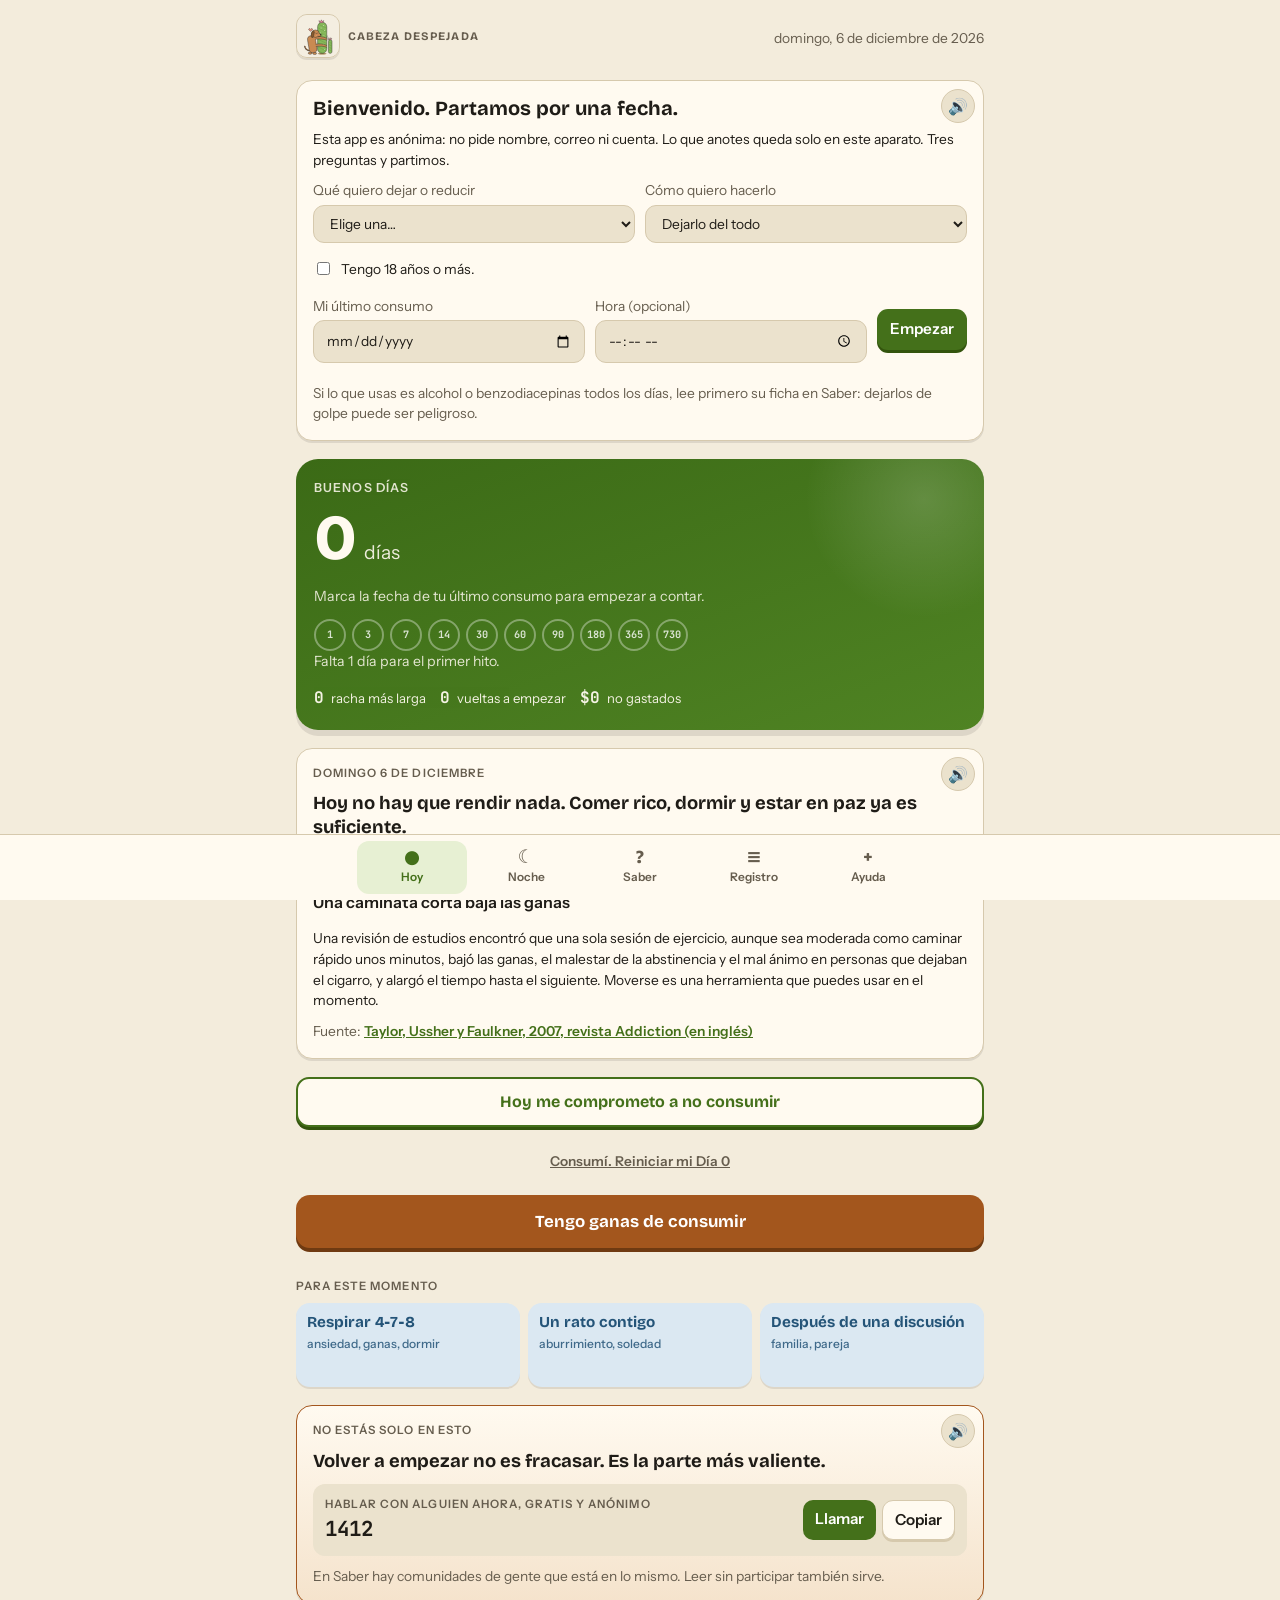
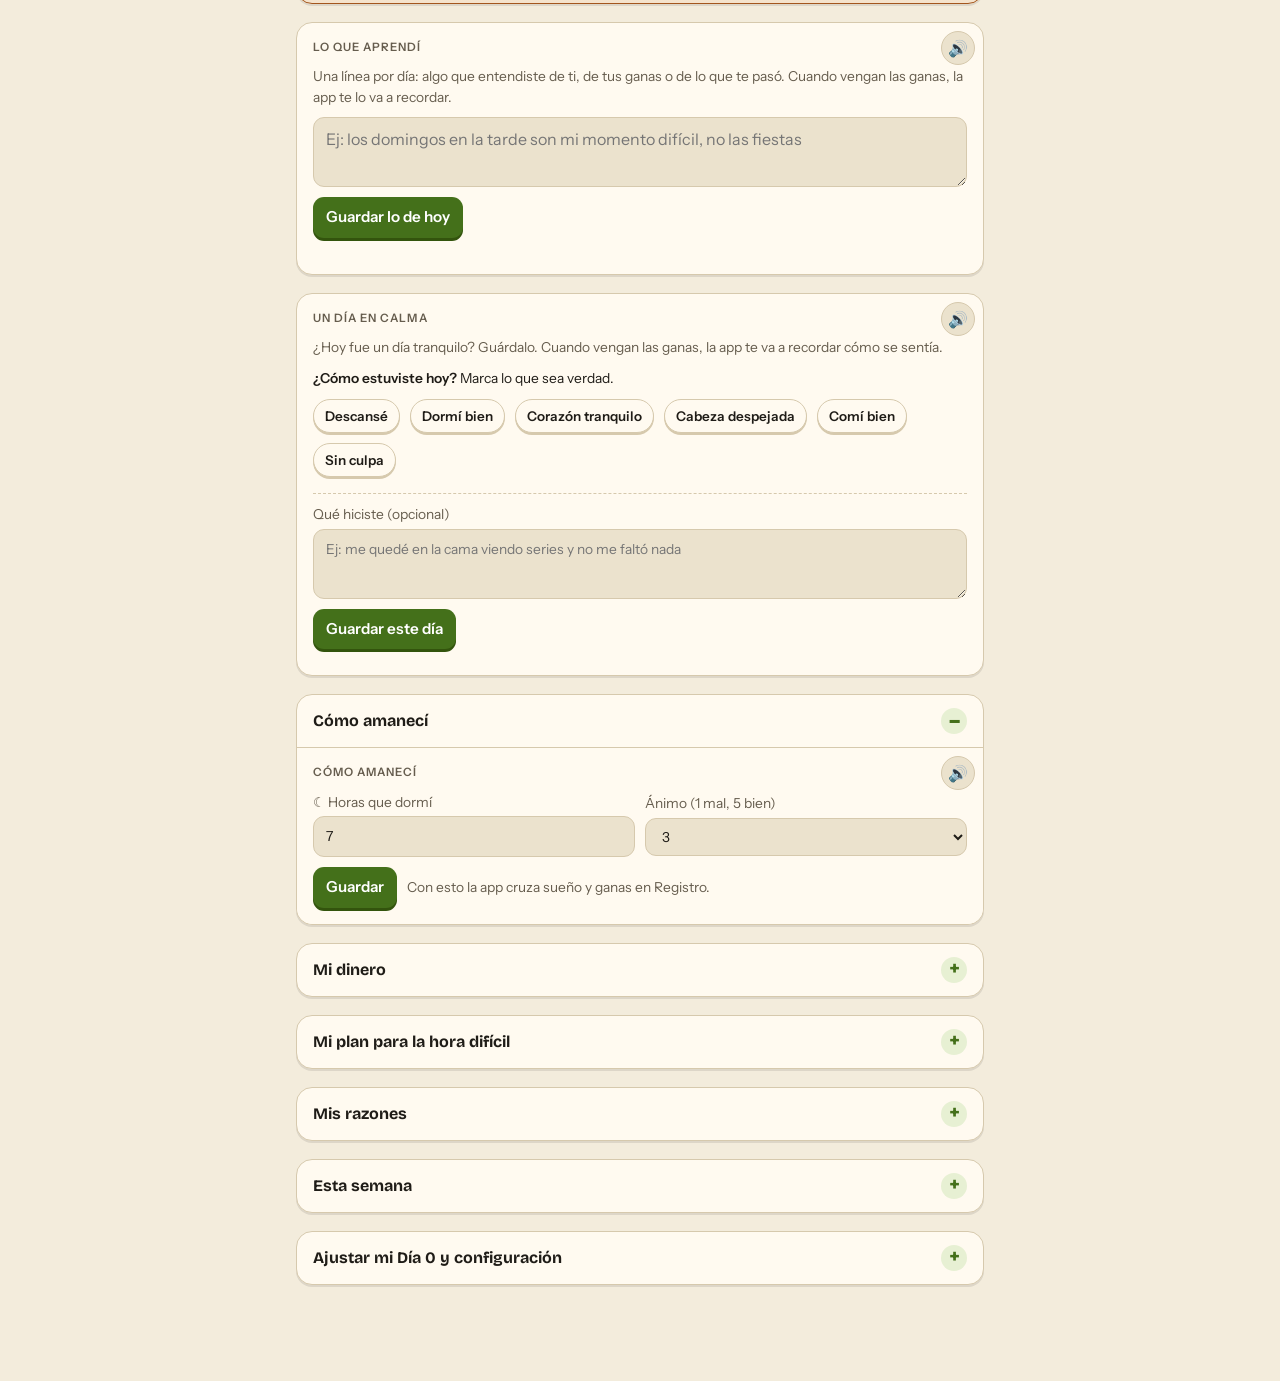
==== commit bd63b5f7: "Cada botón abre lo que dice: Respirar 4-7-8 y lo opcional de Un día en calma - Respira conmigo (inde" ====
--- a/index.html
+++ b/index.html
@@ -213,7 +213,7 @@
   <!-- Para este momento: las tres herramientas en una fila compacta (estilo en css/estilos.css, .herramientas) -->
   <div class="herramientas" role="group" aria-labelledby="herramientasTitulo">
     <p class="eyebrow" id="herramientasTitulo">Para este momento</p>
-    <button class="herramienta" id="openRespira" type="button" data-respira><b>Respirar 4&#8209;7&#8209;8</b><span>ansiedad, ganas, dormir</span></button>
+    <button class="herramienta" id="openRespira" type="button" data-respira="478"><b>Respirar 4&#8209;7&#8209;8</b><span>ansiedad, ganas, dormir</span></button>
     <button class="herramienta" id="openRato" type="button"><b>Un rato contigo</b><span>aburrimiento, soledad</span></button>
     <button class="herramienta" id="openDiscusion" type="button"><b>Después de una discusión</b><span>familia, pareja</span></button>
   </div>
@@ -271,7 +271,7 @@
     <p class="small muted">¿Hoy fue un día tranquilo? Guárdalo. Cuando vengan las ganas, la app te va a recordar cómo se sentía.</p>
     <p class="small"><b>¿Cómo estuviste hoy?</b> Marca lo que sea verdad.</p>
     <div class="row" id="calmaCosas" role="group" aria-label="Cómo estuviste hoy"></div>
-    <label class="f ancho">Qué hiciste (opcional)<textarea id="calmaTexto" maxlength="160" rows="2" placeholder="Ej: me quedé en la cama viendo series y no me faltó nada"></textarea></label>
+    <label class="f ancho aparte">Qué hiciste (opcional)<textarea id="calmaTexto" maxlength="160" rows="2" placeholder="Ej: me quedé en la cama viendo series y no me faltó nada"></textarea></label>
     <div class="row"><button class="primary" id="calmaGuardar" type="button">Guardar este día</button></div>
     <p class="small" id="calmaMsg" role="status" aria-live="polite"></p>
     <details class="etapa" id="calmaGuardados" hidden><summary>Mis días en calma <span class="pill" id="calmaCuenta"></span></summary><div class="stack" id="calmaLista"></div></details>
@@ -428,7 +428,7 @@
     <div class="row">
       <button class="primary" id="nocheCalma">Me siento paranoico</button>
       <button id="nocheGanas">Tengo ganas</button>
-      <button type="button" data-respira>Respirar 4&#8209;7&#8209;8</button>
+      <button type="button" data-respira="478">Respirar 4&#8209;7&#8209;8</button>
       <button id="nocheAuxilios">Alguien está mal</button>
     </div>
     <div class="row">
@@ -1114,7 +1114,7 @@
     <!-- El perrito va dentro del círculo: crece y se achica con él, como si respirara contigo -->
     <div class="breath con-perrito" id="breath"><svg viewBox="0 0 512 512" width="100" height="100" aria-hidden="true"><use href="#dibujoSalchicha"/></svg><span id="breathTxt">Inhala</span></div>
     <p class="small muted" style="text-align:center">Respira siguiendo el círculo: 4 segundos adentro, 4 afuera.<br>La ola es el cactus: pincha, pero pasa. Tú abrazas y esperas, como el salchicha.</p>
-    <div class="row" style="justify-content:center"><button class="ghost small" type="button" data-respira>¿Quieres algo más profundo? Respiración 4&#8209;7&#8209;8</button></div>
+    <div class="row" style="justify-content:center"><button class="ghost small" type="button" data-respira="478">¿Quieres algo más profundo? Respiración 4&#8209;7&#8209;8</button></div>
     <div class="card">
       <p class="eyebrow">Qué hacer ahora, en orden</p>
       <ol class="steps" id="craveSteps">
@@ -1206,7 +1206,7 @@
         <li>Respira lento, botando el aire más despacio de lo que entra.</li>
         <li>Toma agua. Lávate la cara con agua fría.</li>
       </ol>
-      <button class="ghost" type="button" data-respira>Respirar 4&#8209;7&#8209;8 conmigo</button>
+      <button class="ghost" type="button" data-respira="478">Respirar 4&#8209;7&#8209;8 conmigo</button>
     </div>
     <div class="card">
       <p class="eyebrow">Ahora no</p>
--- a/css/estilos.css
+++ b/css/estilos.css
@@ -632,7 +632,8 @@
 .cielo-dormir{margin-top:4px;padding:8px 10px;border-radius:12px;background:rgba(244,233,200,.12);color:#f1ece0;font-size:.9rem;max-width:36ch}
 .cielo-dormir::before{content:"☾ ";color:#f4e9c8}
 /* Tarjeta de la hora de salida: lo opcional (Un rato contigo) va aparte de las tres preguntas */
-.salida-extra{border-top:1px dashed var(--line);margin-top:6px;padding-top:10px}
+/* .aparte: lo mismo para cualquier tarjeta con una parte opcional (por ejemplo Un día en calma) */
+.salida-extra,.aparte{border-top:1px dashed var(--line);margin-top:6px;padding-top:10px}
 .salida-extra p{margin:0 0 8px}
 #salidaEstado.ok{color:var(--good);font-weight:600}
 
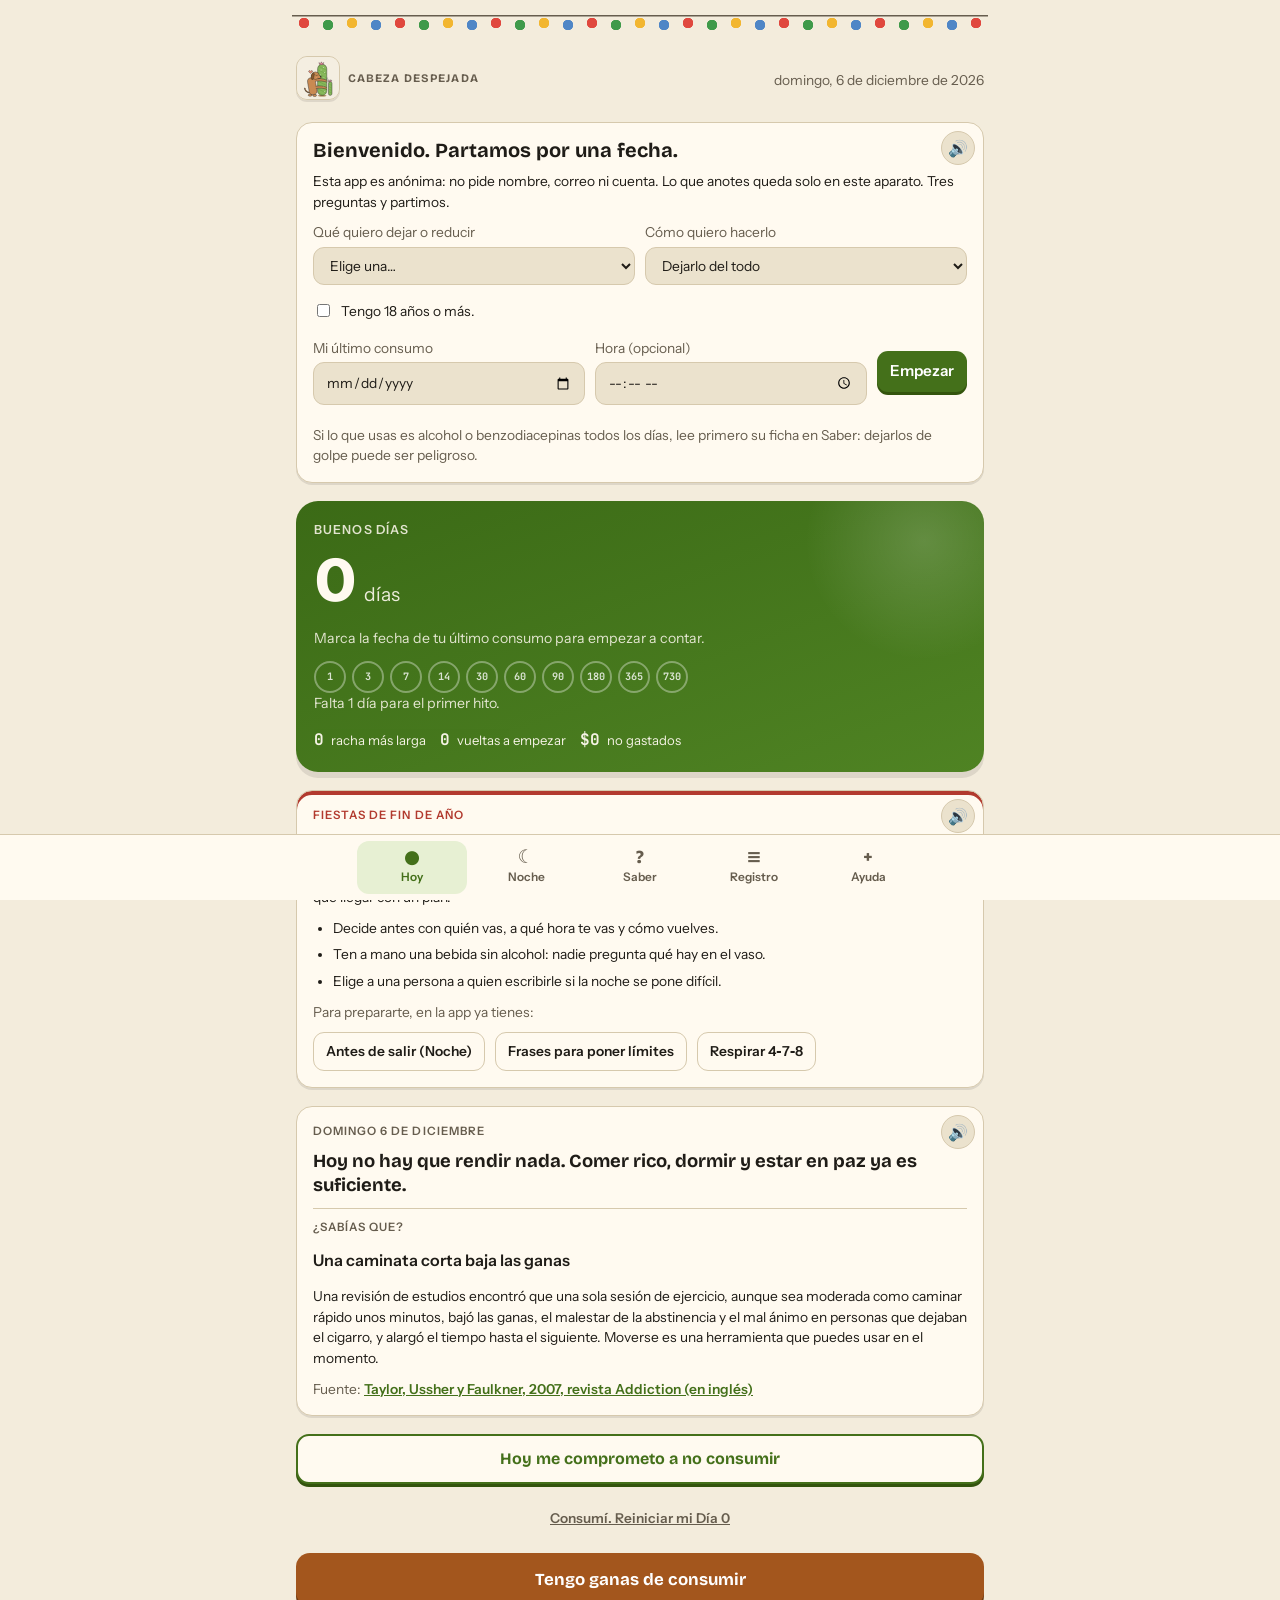
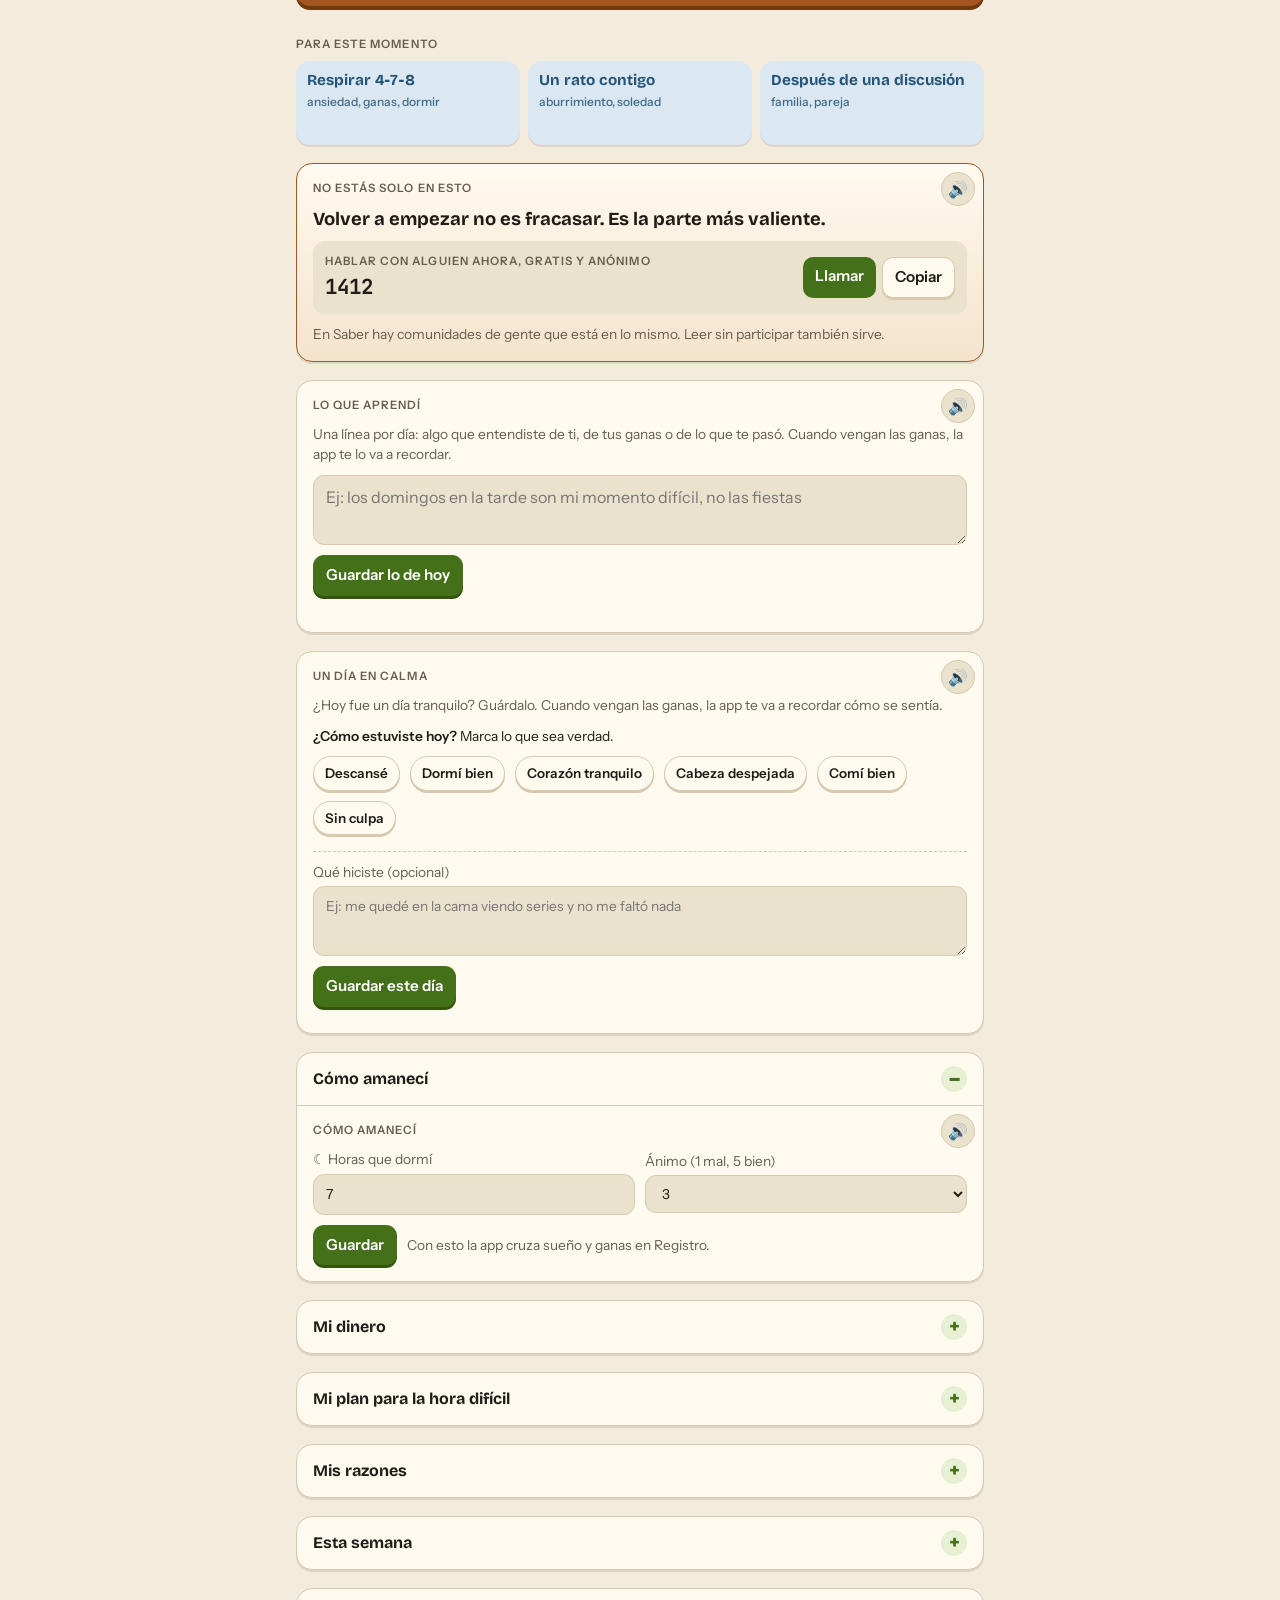
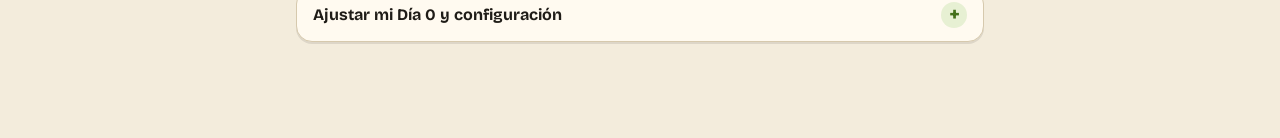
==== commit 30893bfc: "Fiestas de fin de año en Hoy, y Floy tan seguido como Kay - js/calculos.js: temporadaFiestas(fecha) " ====
--- a/index.html
+++ b/index.html
@@ -32,6 +32,8 @@
 
 <!-- HOY -->
 <section class="screen active" id="s-hoy" role="tabpanel">
+  <!-- Guirnalda de luces: solo en las fiestas de fin de año (js/app.js renderFiestas). Sin nieve, a propósito -->
+  <div class="guirnalda" id="guirnalda" aria-hidden="true" hidden></div>
   <div class="row" style="justify-content:space-between;align-items:center">
     <!-- El logo es un botón: al tocarlo, el salchicha aprieta el abrazo y se abre "¿Por qué abraza al cactus?" (js/app.js) -->
     <div class="logo"><button class="logo-boton" id="porQue" type="button" aria-expanded="false" aria-controls="porQueCard" aria-label="¿Por qué el salchicha abraza al cactus?"><svg viewBox="0 0 512 512" width="44" height="44" aria-hidden="true"><rect width="512" height="512" rx="112" fill="#F4EEE1"/><use href="#dibujoSalchicha"/></svg></button><h1 class="eyebrow">Cabeza Despejada</h1></div>
@@ -172,6 +174,21 @@
     </div>
   </div>
 
+  <!-- Fiestas de fin de año: aparece sola del 20 de noviembre al 6 de enero, con un texto para cada momento
+       (datos/fiestas.js, js/app.js renderFiestas, Calculos.temporadaFiestas). No guarda nada. -->
+  <div class="card fiestas-card" id="fiestasCard" hidden>
+    <p class="eyebrow">Fiestas de fin de año</p>
+    <h2 id="fiestasTitulo"></h2>
+    <p class="small" id="fiestasTexto"></p>
+    <ul class="small" id="fiestasIdeas"></ul>
+    <p class="small muted">Para prepararte, en la app ya tienes:</p>
+    <div class="row">
+      <button class="ghost small" type="button" id="fiestasSalir">Antes de salir (Noche)</button>
+      <button class="ghost small" type="button" id="fiestasLimites">Frases para poner límites</button>
+      <button class="ghost small" type="button" data-respira="478">Respirar 4&#8209;7&#8209;8</button>
+    </div>
+  </div>
+
   <!-- Mensaje y buena noticia del día: cambian a medianoche (datos/buenas.js, js/app.js renderBuenaDelDia) -->
   <div class="card buena-dia" id="buenaDia">
     <p class="eyebrow" id="buenaFecha"></p>
@@ -201,6 +218,12 @@
     <p class="small">La voz que dice "ya da igual, sigue" es la adicción hablando con tu voz. Un consumo no borra los días anteriores: tu cerebro los vivió igual.</p>
     <p class="eyebrow">Las próximas 48 horas <span class="pill" id="volverCount"></span></p>
     <div class="stack" id="volverList"></div>
+    <!-- Corté a tiempo: aparte y opcional. Registra que la persona paró antes de terminar (lógica en js/app.js, renderCorte) -->
+    <div class="aparte" id="corteBox">
+      <p class="small"><b>¿Paraste antes de terminar?</b> Botar lo que quedaba o no comprar más en plena noche es de lo más difícil que hay. Si lo hiciste, márcalo (opcional): también es avanzar.</p>
+      <button class="ghost small" type="button" id="corteBtn">Corté a tiempo</button>
+      <p class="small muted" id="corteEstado" role="status"></p>
+    </div>
     <button class="ghost" id="volverLeer">Leer "Si recaíste": sin culpa, con calma</button>
     <button class="ghost" id="volverCalma">Me siento paranoico o raro: abrir Modo calma</button>
   </div>
@@ -437,7 +460,7 @@
     </div>
   </div>
 
-<div class="card">
+<div class="card" id="antesSalirCard">
     <div class="row" style="justify-content:space-between">
       <h2>Antes de salir</h2>
       <span class="pill" id="salirCount"></span>
@@ -558,6 +581,14 @@
     <p class="small muted" id="cuentanProximo" hidden>Muy pronto vas a poder enviar tu historia desde aquí.</p>
     <p class="small muted">El formulario no pide nombre ni correo. Es de Google: lo que escribas queda guardado ahí. No escribas nombres ni datos de nadie.</p>
     <div class="stack" id="cuentanLista"></div>
+  </div>
+
+  <!-- Lo que cuentan en los foros: relatos reales de foros de recuperación de Reddit, resumidos con nuestras palabras (datos/foros.js) -->
+  <div class="card" id="forosCard" hidden>
+    <h2>Lo que cuentan en los foros</h2>
+    <p class="small">Historias reales de personas en foros de recuperación de Reddit. Las contamos con nuestras palabras, sin nombres de usuario, para cuidar a quien las escribió.</p>
+    <div class="stack" id="forosLista"></div>
+    <p class="small muted">"Leer el original" abre Reddit, fuera de la app y en inglés. La app no envía nada.</p>
   </div>
 
   <!-- Rápido: tarjetas de 15 segundos, una por toque, con tope diario. Sin autoplay ni scroll infinito, a propósito. -->
@@ -1052,7 +1083,7 @@
     <h1 id="lockTitulo">Tu PIN</h1>
     <input type="password" inputmode="numeric" id="lockPin" maxlength="6" autocomplete="off" aria-label="PIN">
     <button class="primary" id="lockGo">Entrar</button>
-    <p class="small muted" id="lockMsg"></p>
+    <p class="small muted" id="lockMsg" role="status"></p>
   </div>
 </div>
 
@@ -1431,6 +1462,8 @@
 <!-- DATOS: la biblioteca de hechos, separada para editarla sin tocar la lógica -->
 <script src="datos/hechos.js"></script>
 <script src="datos/buenas.js"></script>
+<!-- DATOS: textos de la tarjeta Fiestas de fin de año -->
+<script src="datos/fiestas.js"></script>
 <!-- DATOS: guía de sustancias (reducción de daños) -->
 <script src="datos/sustancias.js"></script>
 <script src="datos/mati.js"></script>
@@ -1465,6 +1498,7 @@
 <script src="datos/rato.js"></script>
 <!-- DATOS: historias de la gente (Cuenta tu historia) -->
 <script src="datos/cuentan.js"></script>
+<script src="datos/foros.js"></script>
 <!-- DATOS: qué hay de nuevo en cada versión -->
 <script src="datos/novedades.js"></script>
 <!-- CÁLCULOS: funciones puras, probadas en tests/pruebas.js -->
--- a/css/estilos.css
+++ b/css/estilos.css
@@ -67,6 +67,7 @@
 .tiles{display:grid;grid-template-columns:repeat(2,minmax(0,1fr));gap:10px}
 .tile{background:var(--surface2);border-radius:12px;padding:12px;min-width:0}
 .tile .v{font-family:var(--mono);font-size:1.35rem;font-weight:700;font-variant-numeric:tabular-nums}
+.tile .v.largo{font-size:1.1rem} /* montos de 10 caracteres o más, para que no se salgan del casillero a 360 px */
 .tile .l{font-size:.78rem;color:var(--muted)}
 button{font:inherit;cursor:pointer;border:1.5px solid var(--boton-borde);background:var(--boton);color:var(--fg);border-radius:11px;padding:8px 12px;font-weight:600;font-size:.95rem;box-shadow:0 2px 0 var(--boton-sombra);transition:transform .08s,box-shadow .08s,background-color .2s,border-color .2s,color .2s,filter .2s}
 button:active{transform:translateY(2px);box-shadow:none}
@@ -268,6 +269,9 @@
 .pledge{width:100%;padding:11px 14px;border-radius:13px;font-family:var(--display);font-size:1rem;border:2px solid var(--accent);background:var(--surface);color:var(--accent);box-shadow:0 3px 0 var(--accent-sombra)}
 .reiniciar{width:100%;font-size:.85rem;padding:6px 10px;border:none;color:var(--muted);text-decoration:underline;box-shadow:none}
 .pledge.done{background:var(--accent);color:var(--accent-ink);border-color:transparent}
+.pledge.latido{animation:latido .35s ease}
+@keyframes latido{50%{transform:scale(1.03)}}
+@media (prefers-reduced-motion:reduce){.pledge.latido{animation:none}}
 /* No estás solo */
 .solo{border-color:var(--warm);background:linear-gradient(180deg,var(--surface),var(--warm-soft))}
 .solo #soloLine{font-family:var(--display);font-size:1.15rem;font-weight:700;line-height:1.3}
@@ -672,3 +676,22 @@
 .si-frases{list-style:none;padding:0;margin:4px 0 12px;display:flex;flex-direction:column;gap:6px}
 .si-frases li{background:var(--surface2);border-left:3px solid var(--accent);border-radius:8px;padding:6px 10px;font-weight:600}
 .si-cuidado{border:1.5px solid var(--warm);border-radius:12px;padding:8px 12px;margin-top:12px}
+
+/* ---------- Fiestas de fin de año (Hoy, js/app.js renderFiestas) ---------- */
+/* La guirnalda: un cable fino y luces de cuatro colores que titilan de a dos grupos. Sin nieve, a propósito.
+   Si la persona pidió menos movimiento, las luces quedan quietas */
+.guirnalda{position:relative;height:26px;margin:-6px -4px 4px;background:linear-gradient(var(--muted),var(--muted)) 0 7px/100% 1.5px no-repeat}
+.guirnalda::before,.guirnalda::after{content:"";position:absolute;inset:0;background-repeat:repeat-x;background-size:96px 26px}
+.guirnalda::before{background-image:radial-gradient(circle at 12px 15px,#e0483e 0 5px,transparent 5.5px),radial-gradient(circle at 60px 15px,#f2b630 0 5px,transparent 5.5px)}
+.guirnalda::after{background-image:radial-gradient(circle at 36px 17px,#3f9a4a 0 5px,transparent 5.5px),radial-gradient(circle at 84px 17px,#4f86c6 0 5px,transparent 5.5px)}
+@media (prefers-reduced-motion:no-preference){
+  .guirnalda::before{animation:luces 1.8s ease-in-out infinite alternate}
+  .guirnalda::after{animation:luces 1.8s ease-in-out -.9s infinite alternate}
+}
+@keyframes luces{from{opacity:1}to{opacity:.4}}
+/* La tarjeta: una franja roja arriba y el título del momento. Un rojo para cada tema, con contraste suficiente */
+.fiestas-card{--fiesta:#b23a2e;box-shadow:var(--sombra),inset 0 4px 0 var(--fiesta)}
+@media (prefers-color-scheme: dark){ :root:not([data-theme="light"]) .fiestas-card{--fiesta:#f08a7a} }
+:root[data-theme="dark"] .fiestas-card{--fiesta:#f08a7a}
+.fiestas-card .eyebrow{color:var(--fiesta)}
+.fiestas-card h2{margin:0}
